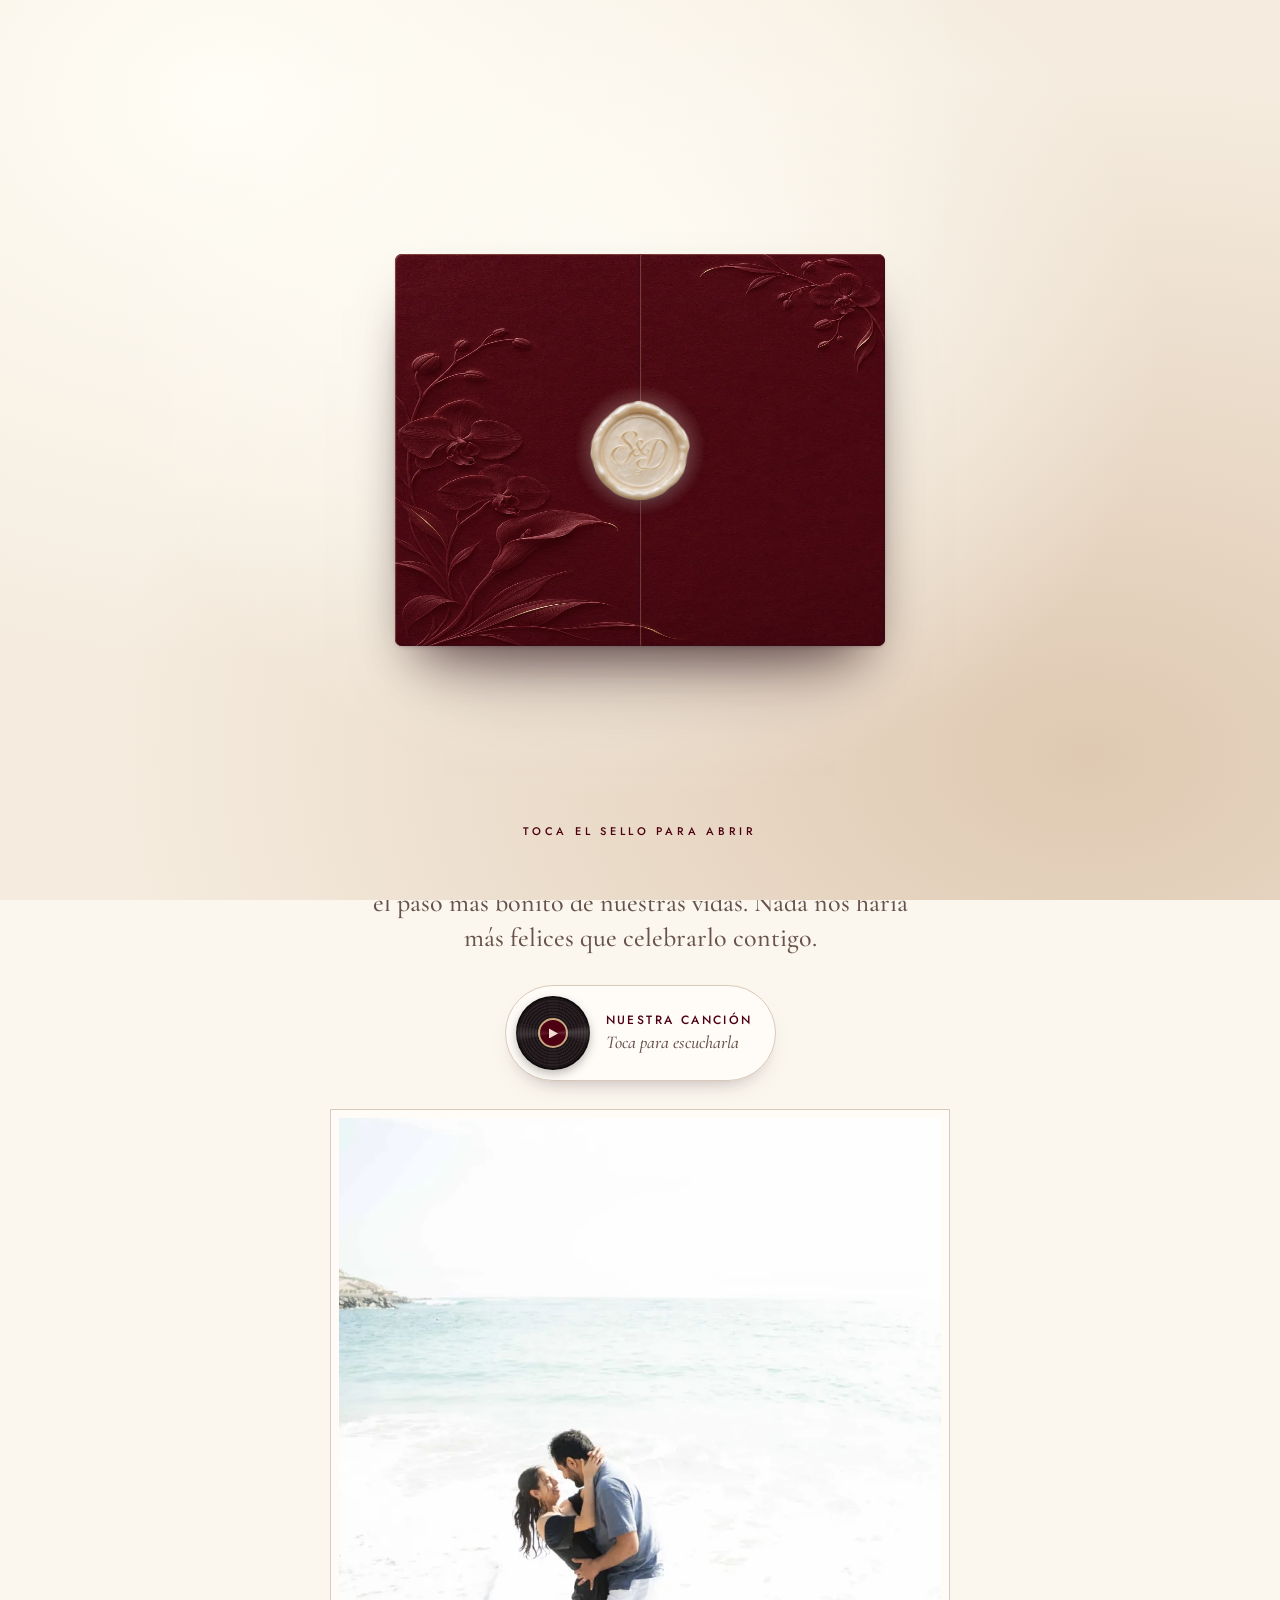
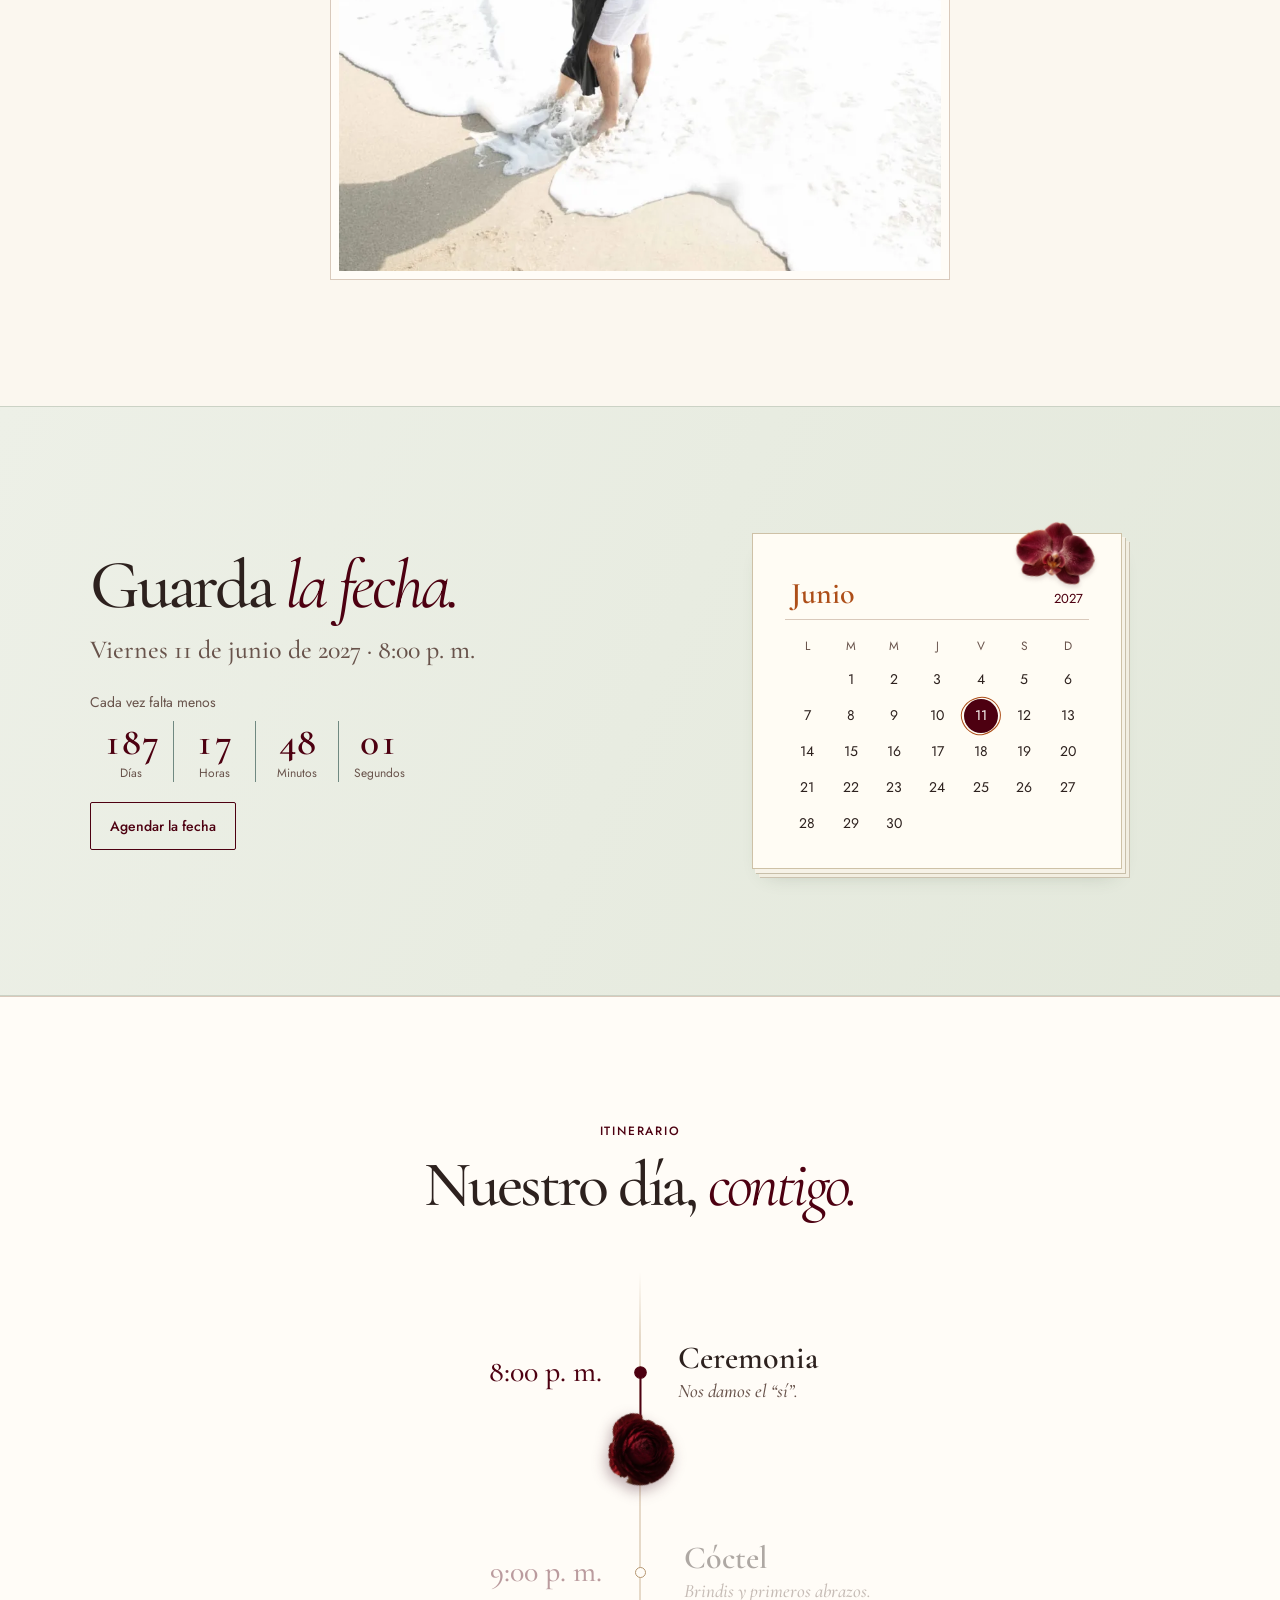
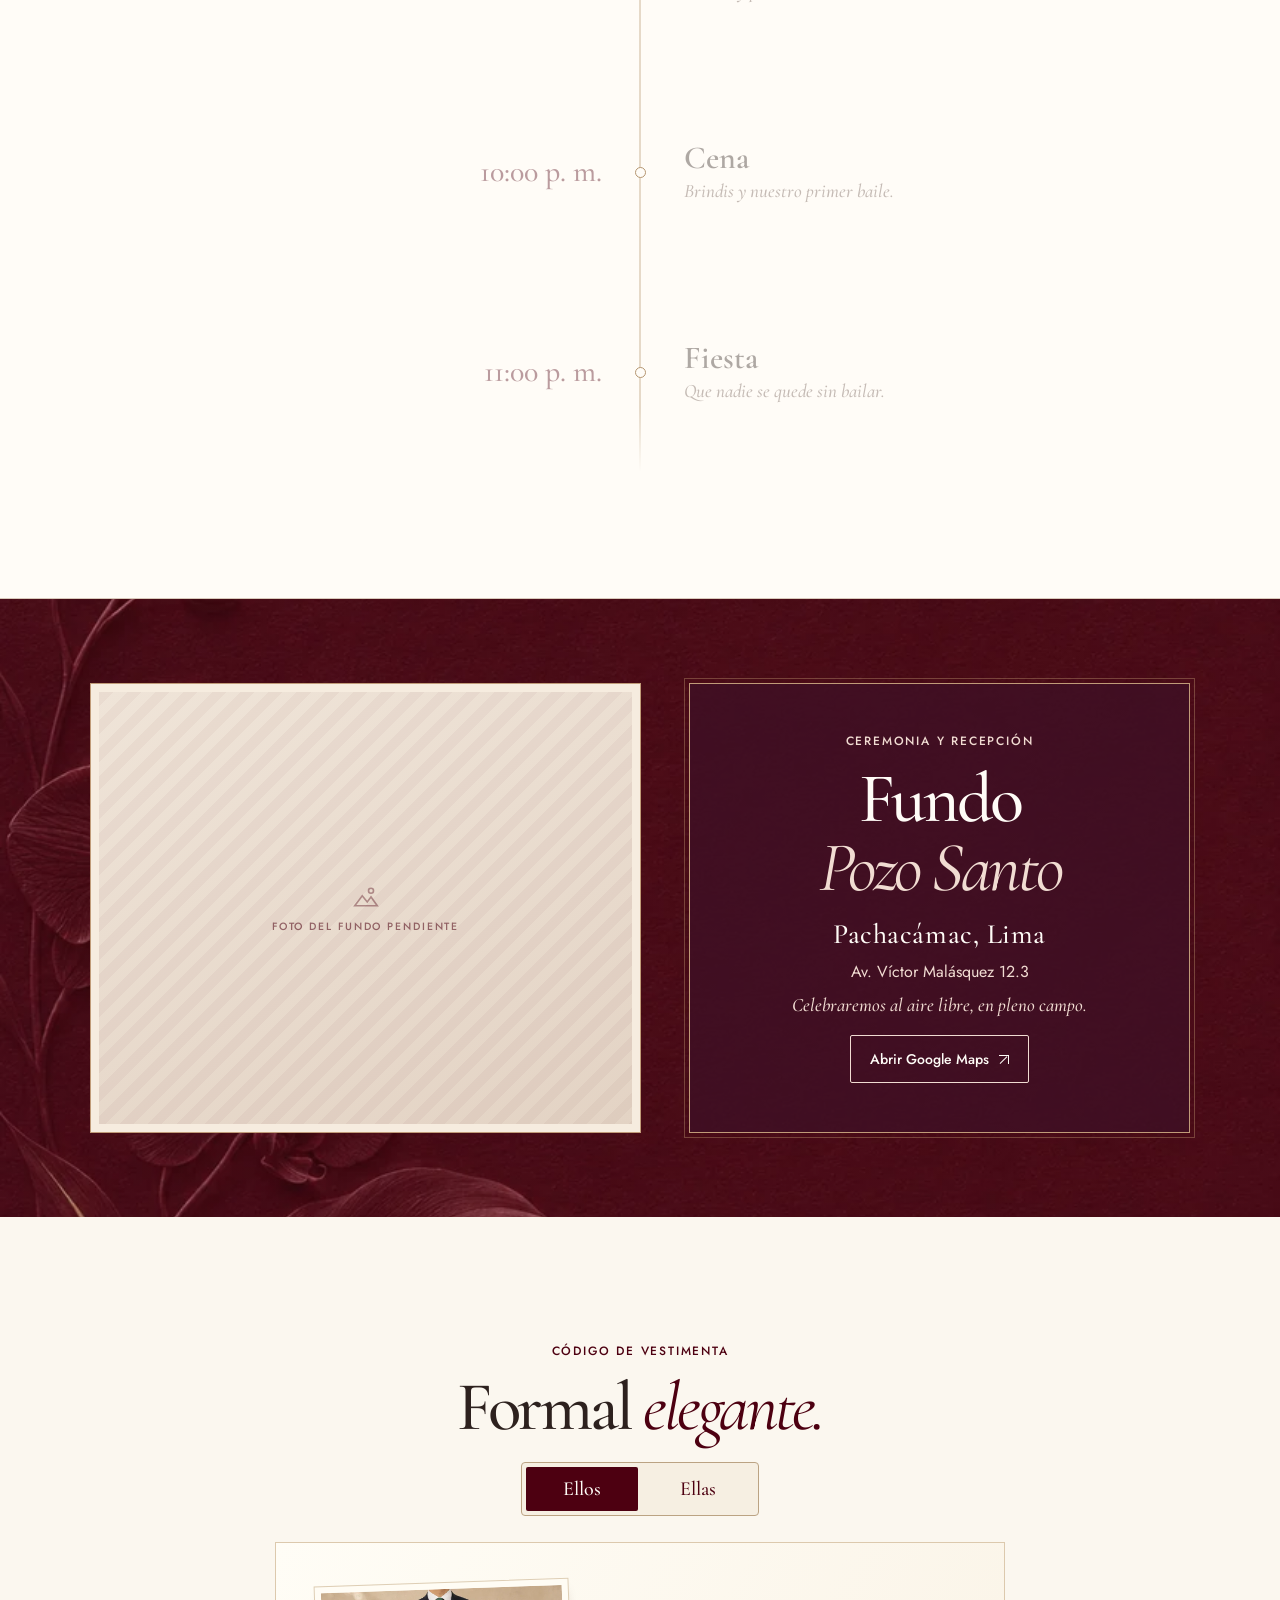
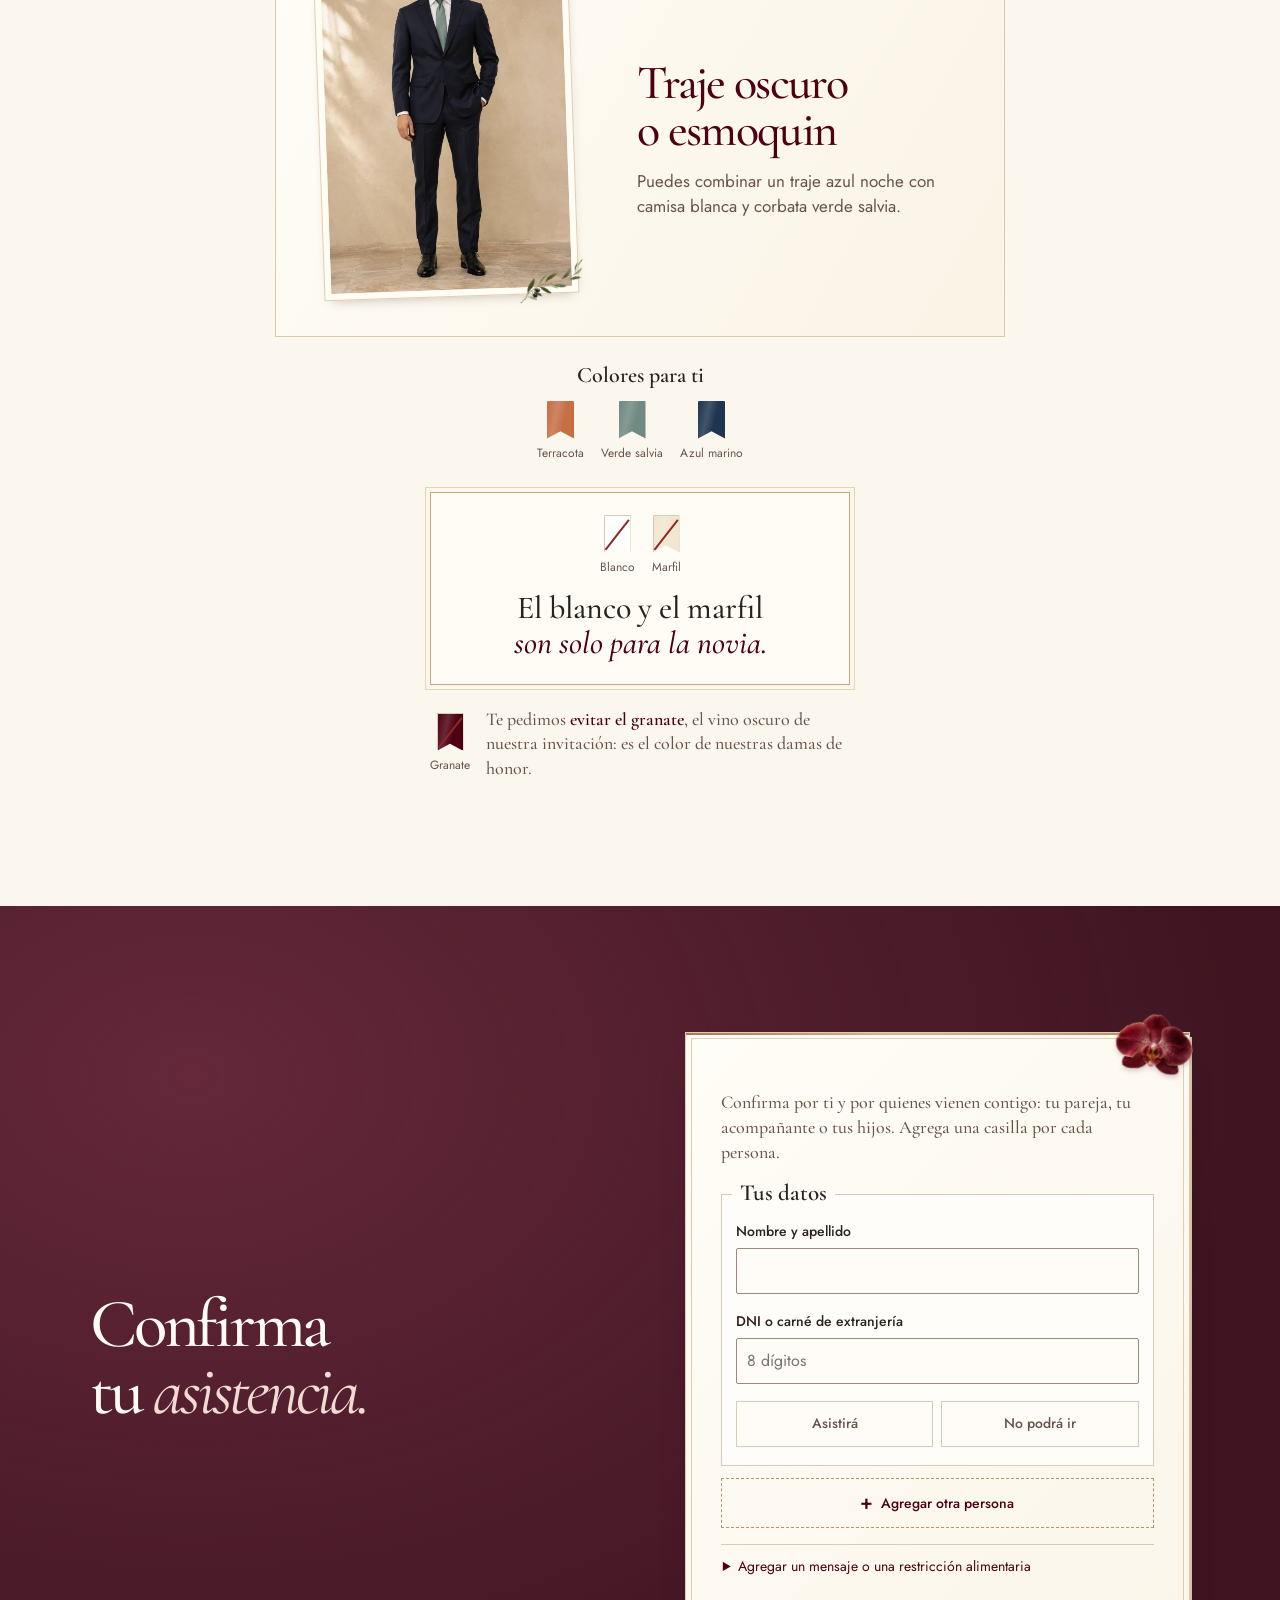
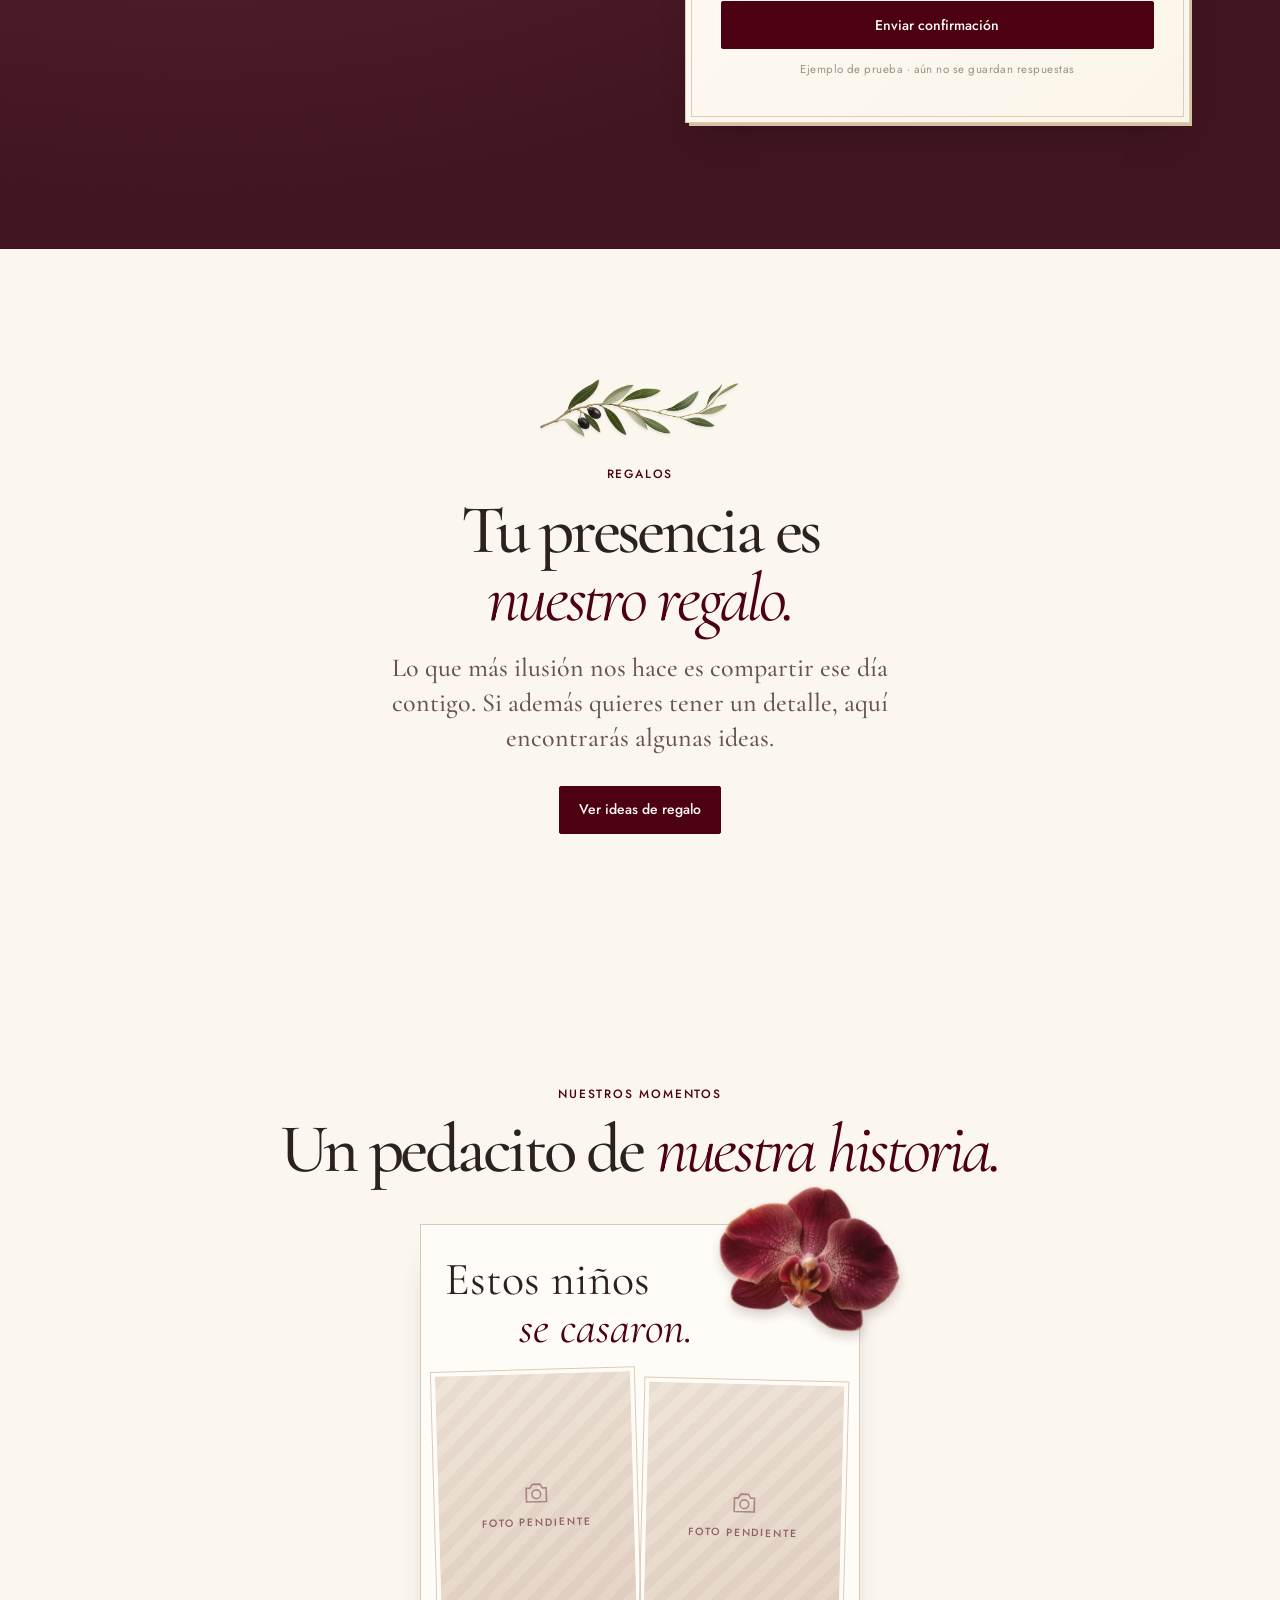
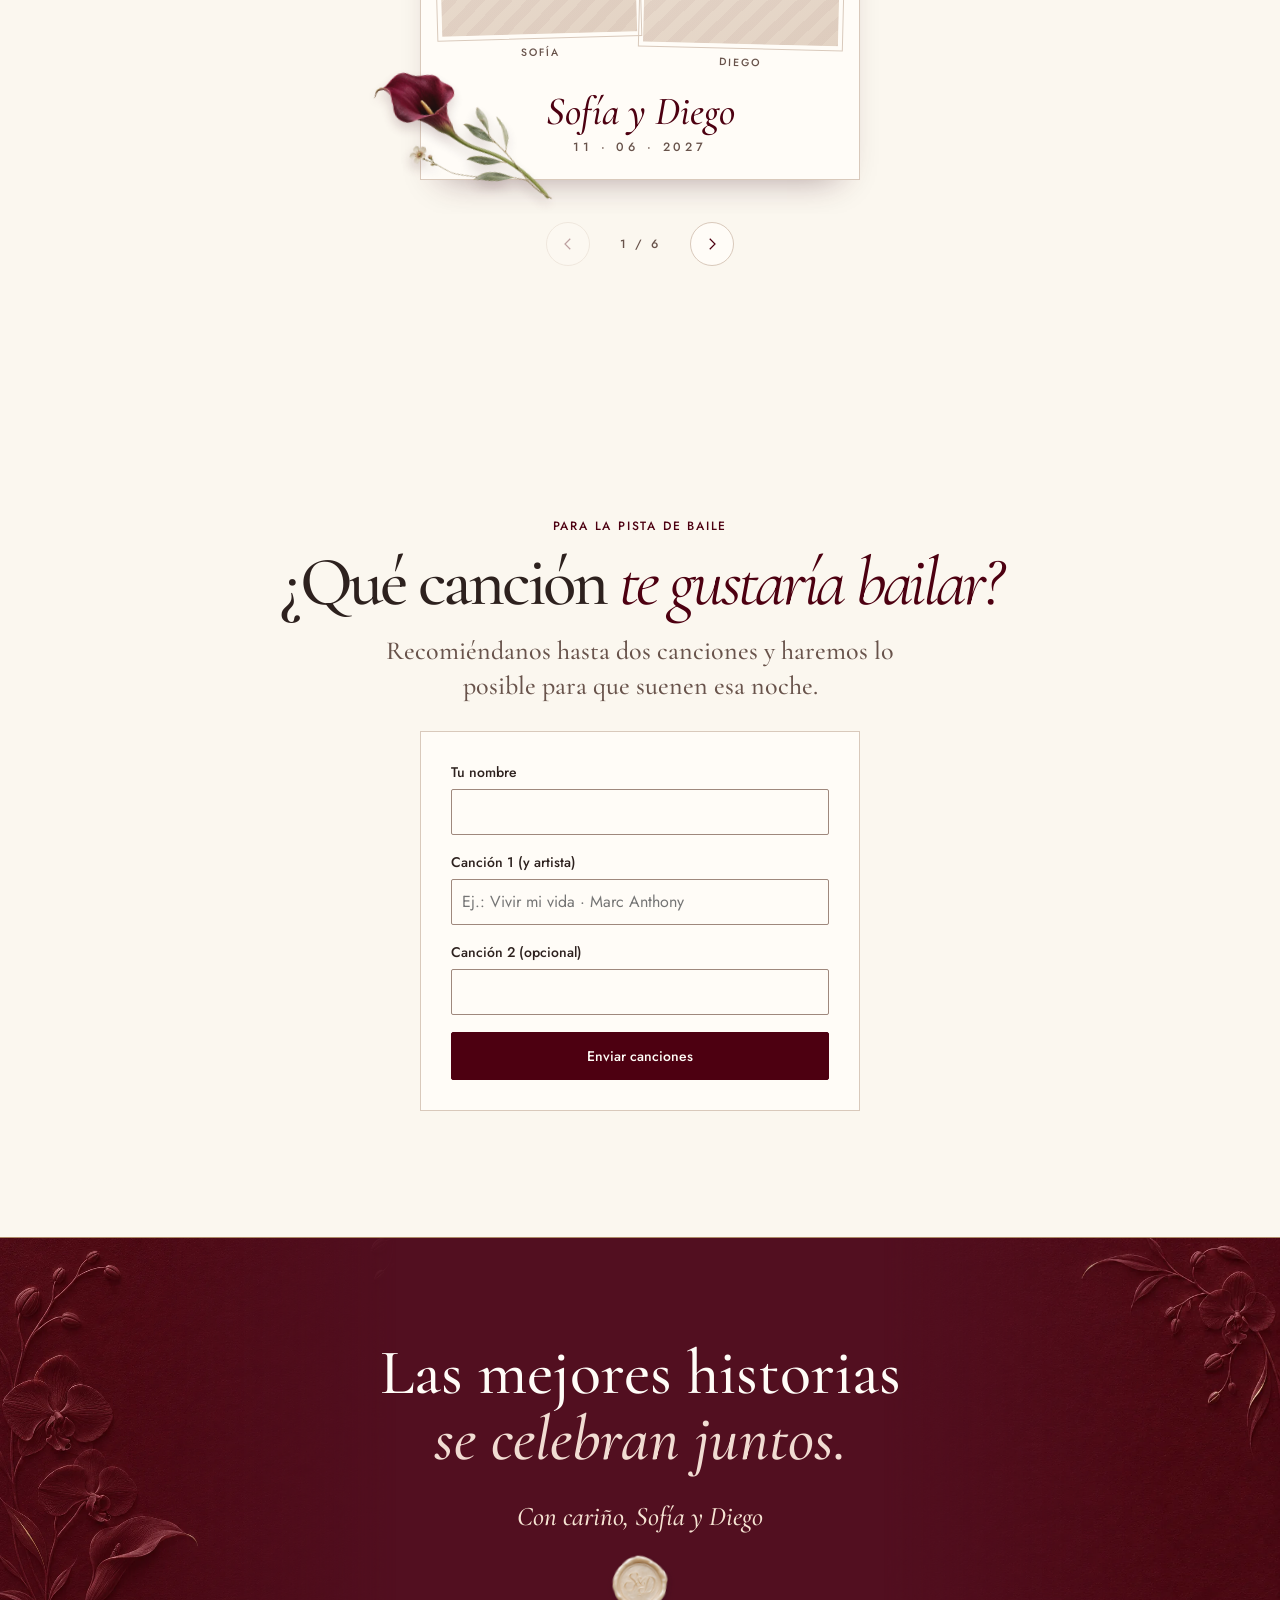
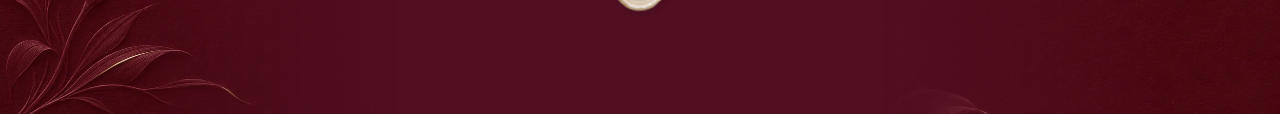
==== index.html @ c42ad266 "Nuestros momentos: agrega la foto del anillo y la del ramo Co-Authored-By: Claude Opus 5.5 <noreply@" ====
<!DOCTYPE html>
<html lang="es">
<head>
<meta charset="UTF-8">
<meta name="viewport" content="width=device-width, initial-scale=1, viewport-fit=cover">
<meta name="theme-color" content="#f5eee5">
<meta name="description" content="Invitación de boda de Sofía y Diego. Encuentra la fecha, el itinerario y cómo confirmar tu asistencia.">
<title>Sofía &amp; Diego · Nos casamos</title>
<link rel="preload" as="image" href="img/cubierta-relieve.webp" type="image/webp" fetchpriority="high">
<link rel="preconnect" href="https://fonts.googleapis.com">
<link rel="preconnect" href="https://fonts.gstatic.com" crossorigin>
<link href="https://fonts.googleapis.com/css2?family=Cormorant+Garamond:ital,wght@0,400;0,500;0,600;1,400;1,500&family=Jost:wght@400;500&display=swap" rel="stylesheet">
<link rel="stylesheet" href="styles.css?v=4">
<link rel="stylesheet" href="apertura.css?v=7">
<link rel="stylesheet" href="interior-motion.css?v=jardin">
<link rel="stylesheet" href="papeleria-cierre.css?v=jardin">
<link rel="stylesheet" href="momentos.css?v=7">
<link rel="stylesheet" href="experiencia.css?v=9">
</head>
<body>

<aside class="intro" id="envelope" aria-label="Apertura de la invitación" hidden>
  <div class="mail-scene">
    <span class="mail-aura" aria-hidden="true"></span>
    <div class="mail-letter" aria-hidden="true">
      <span class="kicker">Nos casamos</span>
      <p>Sofía <em>&amp;</em> Diego</p>
      <span class="letter-rule"></span>
      <time datetime="2027-06-11">11 de junio de 2027</time>
    </div>
    <div class="mail-door mail-door-left" aria-hidden="true">
      <span class="mail-door-face"></span><span class="mail-door-lining"></span>
    </div>
    <div class="mail-door mail-door-right" aria-hidden="true">
      <span class="mail-door-face"></span><span class="mail-door-lining"></span>
    </div>
    <span class="mail-seam" aria-hidden="true"></span>
    <span class="mail-motes" aria-hidden="true"><i></i><i></i><i></i><i></i><i></i><i></i><i></i></span>
    <button class="seal-button" id="seal" type="button" aria-label="Abrir la carta de Sofía y Diego">
      <span class="mail-seal" aria-hidden="true"><img src="img/lacre-sd.webp" width="288" height="288" alt="" fetchpriority="high"></span>
    </button>
  </div>
  <p class="intro-hint" aria-hidden="true">Toca el sello para abrir</p>
</aside>

<main class="page">
<script>
/* El sobre se prepara antes de que el navegador dibuje la portada. */
(() => {
  if (location.hash) return;
  // El navegador no debe devolver al invitado a donde estaba la última vez: la carta se abre siempre en el inicio.
  if ('scrollRestoration' in history) history.scrollRestoration = 'manual';
  const toTop = () => window.scrollTo({ top: 0, left: 0, behavior: 'instant' });
  toTop();
  const envelope = document.getElementById('envelope');
  const invitation = document.querySelector('main');
  envelope.hidden = false;
  invitation.inert = true;
  document.body.classList.add('locked');

  const seal = document.getElementById('seal');
  // En iPhone, arrastrar sobre el sobre movía la página de atrás: se bloquea mientras está cerrado.
  envelope.addEventListener('touchmove', e => e.preventDefault(), { passive: false });
  const scene = envelope.querySelector('.mail-scene');
  const letter = envelope.querySelector('.mail-letter');

  // El sobre toma la misma proporción que la tarjeta de la portada, para que dentro haya una copia exacta.
  function shapeEnvelope() {
    const sheet = document.querySelector('main > .hero .letter-sheet');
    if (!sheet || envelope.classList.contains('is-opening')) return;
    const ratio = Math.min(1.25, Math.max(.6, sheet.offsetWidth / sheet.offsetHeight));
    scene.style.aspectRatio = ratio.toFixed(4);
  }
  document.addEventListener('DOMContentLoaded', shapeEnvelope, { once: true });
  addEventListener('resize', () => { shapeEnvelope(); if (letter.firstElementChild?.classList.contains('cover-copy')) copyCover(); });
  // La carta dentro del sobre es la misma portada desde el primer momento (y se vuelve a copiar al abrir).
  addEventListener('load', () => { shapeEnvelope(); copyCover(); }, { once: true });

  // Copia la portada dentro del sobre, a escala.
  function copyCover() {
    const sheet = document.querySelector('main > .hero .letter-sheet');
    const copy = sheet.cloneNode(true);
    copy.querySelectorAll('[id]').forEach(n => n.removeAttribute('id'));
    // Envuelta en .hero para que tenga exactamente los mismos estilos que la portada.
    const host = document.createElement('div');
    host.className = 'hero cover-copy';
    host.setAttribute('aria-hidden', 'true');
    host.append(copy);
    const w = sheet.offsetWidth, h = sheet.offsetHeight;
    const s = Math.min(letter.offsetWidth / w, letter.offsetHeight / h);
    host.style.width = w + 'px';
    host.style.height = h + 'px';
    copy.style.minHeight = h + 'px';
    host.style.transform = `translate(-50%, -50%) scale(${s})`;
    letter.replaceChildren(host);
    return host;
  }

  function showInvitation() {
    if (envelope.hidden) return;
    envelope.hidden = true;
    invitation.inert = false;
    document.body.classList.remove('locked', 'opening-ceremony');
    toTop();
    document.getElementById('titulo').focus({ preventScroll: true });
  }

  function openLetter() {
    const title = document.getElementById('titulo');
    if (!title) {
      document.addEventListener('DOMContentLoaded', openLetter, { once: true });
      return;
    }
    toTop();
    if (matchMedia('(prefers-reduced-motion: reduce)').matches) {
      showInvitation();
      return;
    }
    shapeEnvelope();
    // Congela el vaivén del sobre en su posición actual para que no salte.
    const sway = getComputedStyle(scene).transform;
    if (sway && sway !== 'none') scene.style.setProperty('--freeze', sway);
    const copy = copyCover();
    const sheet = document.querySelector('main > .hero .letter-sheet');
    const source = copy.getBoundingClientRect();
    // El destino se mide en cada cuadro: si el iPhone mueve la página o la barra del navegador
    // durante la apertura, la carta sigue a la portada real y encaja exacta.
    function aim() {
      if (scrollY !== 0) toTop();
      const target = sheet.getBoundingClientRect();
      letter.style.setProperty('--flight-x', (target.left + target.width / 2 - source.left - source.width / 2) + 'px');
      letter.style.setProperty('--flight-y', (target.top + target.height / 2 - source.top - source.height / 2) + 'px');
      letter.style.setProperty('--flight-s', (target.width / source.width).toFixed(4));
      if (!envelope.hidden) requestAnimationFrame(aim);
    }
    aim();
    // Acercamiento: la carta se agranda hacia el centro de la pantalla antes de volver a su sitio.
    const zoom = Math.min(1.18, (innerWidth * .94) / source.width);
    letter.style.setProperty('--zoom-s', zoom.toFixed(4));
    letter.style.setProperty('--zoom-y', (innerHeight / 2 - (source.top + source.height / 2)) + 'px');
    seal.disabled = true;
    document.body.classList.add('opening-ceremony');
    envelope.classList.add('is-opening');
    const reveal = envelope.getAnimations?.().find(animation => animation.animationName === 'reveal-invitation');
    if (reveal) {
      reveal.finished.then(showInvitation, showInvitation);
    } else {
      showInvitation();
    }
  }

  seal.addEventListener('click', openLetter, { once: true });
})();
</script>

  <section class="hero" aria-labelledby="titulo">
    <div class="letter-sheet">
      <picture class="flor-cascada" aria-hidden="true">
        <source media="(max-width: 600px)" srcset="img/cascada-orquideas-460.webp">
        <img src="img/cascada-orquideas.webp" width="543" height="760" alt="" decoding="async">
      </picture>
      <img class="flor-cala" src="img/cala-prensada.webp" width="520" height="520" alt="" decoding="async">
      <div class="hero-copy">
        <p class="kicker">Nos casamos</p>
        <h1 id="titulo" tabindex="-1"><span>Sofía</span> <em>&amp;</em> <span>Diego</span></h1>
        <figure class="hero-photo" id="heroPhoto"></figure>
        <time datetime="2027-06-11">Viernes 11 de junio de 2027</time>
      </div>
    </div>
  </section>

  <section class="story wrap section-space" aria-labelledby="storyTitle">
    <div class="story-divider" aria-hidden="true">
      <img src="img/olivo-de-la-carta.webp" width="650" height="217" alt="" loading="lazy" decoding="async">
    </div>
    <h2 id="storyTitle">Y ahora, <em>para siempre.</em></h2>
    <p class="prose">Después de tantos momentos juntos, decidimos dar el paso más bonito de nuestras vidas. Nada nos haría más felices que celebrarlo contigo.</p>
    <button class="record" id="record" type="button" aria-pressed="false">
      <span class="record-disc" aria-hidden="true"><span class="record-label"><i></i></span></span>
      <span class="record-text"><span class="record-kicker">Nuestra canción</span><span class="record-action" id="recordAction">Toca para escucharla</span></span>
    </button>
    <div class="story-photos" id="galeria" hidden>
      <div id="storyPortrait"></div>
      <div class="gallery" id="gal"></div>
    </div>
  </section>

  <section class="date-section section-space" aria-labelledby="dateTitle">
    <div class="date-layout wrap">
      <div class="date-copy">
        <h2 id="dateTitle">Guarda <em>la fecha.</em></h2>
        <p class="prose">Viernes 11 de junio de 2027 <span class="date-hour">· 8:00 p. m.</span></p>
        <p class="countdown-label">Cada vez falta menos</p>
        <div class="countdown">
          <div><strong id="cdD">--</strong><span>Días</span></div>
          <div><strong id="cdH">--</strong><span>Horas</span></div>
          <div><strong id="cdM">--</strong><span>Minutos</span></div>
          <div><strong id="cdS">--</strong><span>Segundos</span></div>
        </div>
        <a class="btn line" id="calBtn" target="_blank" rel="noopener">Agendar la fecha</a>
      </div>
      <div class="calendar" aria-hidden="true">
        <div class="cal-head"><span>Junio</span><span>2027</span></div>
        <div class="cal-grid" id="calG"></div>
      </div>
    </div>
  </section>

  <section class="itinerary section-space" aria-labelledby="itineraryTitle">
    <div class="wrap">
      <p class="kicker">Itinerario</p>
      <h2 id="itineraryTitle">Nuestro día, <em>contigo.</em></h2>
    </div>
    <div class="route" id="route">
      <span class="route-line" aria-hidden="true"><span class="route-fill" id="routeFill"></span></span>
      <img class="route-rose" id="routeRose" src="img/rosa-itinerario.webp" width="240" height="235" alt="" aria-hidden="true" decoding="async">
      <ol class="route-stops">
        <li class="stop">
          <time class="stop-time" datetime="20:00">8:00 p. m.</time>
          <span class="stop-dot" aria-hidden="true"></span>
          <div class="stop-text"><h3>Ceremonia</h3><p>Nos damos el “sí”.</p></div>
        </li>
        <li class="stop">
          <time class="stop-time" datetime="21:00">9:00 p. m.</time>
          <span class="stop-dot" aria-hidden="true"></span>
          <div class="stop-text"><h3>Cóctel</h3><p>Brindis y primeros abrazos.</p></div>
        </li>
        <li class="stop">
          <time class="stop-time" datetime="22:00">10:00 p. m.</time>
          <span class="stop-dot" aria-hidden="true"></span>
          <div class="stop-text"><h3>Cena</h3><p>Brindis y nuestro primer baile.</p></div>
        </li>
        <li class="stop">
          <time class="stop-time" datetime="23:00">11:00 p. m.</time>
          <span class="stop-dot" aria-hidden="true"></span>
          <div class="stop-text"><h3>Fiesta</h3><p>Que nadie se quede sin bailar.</p></div>
        </li>
      </ol>
    </div>
  </section>

  <section class="venue section-space" id="lugar" aria-labelledby="lugarTitle">
    <div class="venue-layout wrap">
      <figure class="venue-photo" id="venuePhoto"></figure>
      <div class="venue-content">
        <p class="kicker">Ceremonia y recepción</p>
        <h2 id="lugarTitle">Fundo <em>Pozo Santo</em></h2>
        <p class="venue-place">Pachacámac, Lima</p>
        <p class="venue-address">Av. Víctor Malásquez 12.3</p>
        <p class="venue-note">Celebraremos al aire libre, en pleno campo.</p>
        <a class="btn line" href="https://maps.app.goo.gl/76194Tj1qc9E568Q7" target="_blank" rel="noopener">Abrir Google Maps <span class="external-arrow" aria-hidden="true"></span></a>
      </div>
    </div>
  </section>

  <section class="dress wrap section-space" id="vestimenta" aria-labelledby="dressTitle">
    <header class="dress-heading">
      <p class="kicker">Código de vestimenta</p>
      <h2 id="dressTitle">Formal <em>elegante.</em></h2>
    </header>
    <div class="dress-tabs" role="tablist" aria-label="Guía de vestimenta" hidden>
      <button id="tab-ellos" type="button" role="tab" aria-controls="look-ellos" aria-selected="true">Ellos</button>
      <button id="tab-ellas" type="button" role="tab" aria-controls="look-ellas" aria-selected="false" tabindex="-1">Ellas</button>
    </div>
    <div class="outfit-panels">
      <div class="outfit-panel" id="look-ellos">
        <a class="dress-print" href="img/traje-invitado.webp" aria-label="Ampliar foto: traje oscuro o esmoquin">
          <picture class="dress-art">
            <source media="(max-width: 640px)" srcset="img/traje-invitado-500.webp">
            <img src="img/traje-invitado.webp" alt="Traje azul noche con camisa blanca, corbata verde salvia y zapatos negros." width="900" height="1125" loading="lazy" decoding="async">
          </picture>
        </a>
        <div class="outfit-advice">
          <p class="outfit-audience kicker">Ellos</p>
          <h3>Traje oscuro o esmoquin</h3>
          <p>Puedes combinar un traje azul noche con camisa blanca y corbata verde salvia.</p>
        </div>
      </div>
      <div class="outfit-panel" id="look-ellas">
        <a class="dress-print" href="img/vestido-invitada.webp" aria-label="Ampliar foto: vestido largo o midi de gala">
          <picture class="dress-art">
            <source media="(max-width: 640px)" srcset="img/vestido-invitada-500.webp">
            <img src="img/vestido-invitada.webp" alt="Vestido largo terracota de escote asimétrico." width="900" height="1125" loading="lazy" decoding="async">
          </picture>
        </a>
        <div class="outfit-advice">
          <p class="outfit-audience kicker">Ellas</p>
          <h3>Vestido largo o midi de gala</h3>
          <p>Un vestido largo en terracota, verde salvia o azul marino queda precioso.</p>
        </div>
      </div>
    </div>
    <dialog class="look-dialog" id="look-ampliado" aria-labelledby="look-caption">
      <div class="look-viewer">
        <button type="button" autofocus>Cerrar <span aria-hidden="true">×</span></button>
        <img alt="" width="900" height="1125">
        <p id="look-caption"></p>
      </div>
    </dialog>
    <div class="dress-palette">
      <p class="swatch-title">Colores para ti</p>
      <ul class="swatches" aria-label="Colores sugeridos para los invitados">
        <li><span style="--swatch:#c66f45" aria-hidden="true"></span>Terracota</li>
        <li><span style="--swatch:#708981" aria-hidden="true"></span>Verde salvia</li>
        <li><span style="--swatch:#1f3550" aria-hidden="true"></span>Azul marino</li>
      </ul>
      <div class="bride-note">
        <ul class="swatches swatches-reserved" aria-label="Colores reservados para la novia">
          <li><span style="--swatch:#ffffff" aria-hidden="true"></span>Blanco</li>
          <li><span style="--swatch:#f1e6cf" aria-hidden="true"></span>Marfil</li>
        </ul>
        <p class="bride-title">El blanco y el marfil<br><em>son solo para la novia.</em></p>
      </div>
      <div class="avoid-note">
        <ul class="swatches swatches-reserved" aria-label="Color que pedimos evitar">
          <li><span style="--swatch:#4d0011" aria-hidden="true"></span>Granate</li>
        </ul>
        <p>Te pedimos <strong>evitar el granate</strong>, el vino oscuro de nuestra invitación: es el color de nuestras damas de honor.</p>
      </div>
    </div>
  </section>

  <section class="rsvp section-space" id="rsvp" aria-labelledby="rsvpTitle">
    <div class="rsvp-layout wrap">
      <div class="rsvp-copy">
        <h2 id="rsvpTitle">Confirma tu <em>asistencia.</em></h2>
        <p>Por favor confírmanos tu asistencia lo antes posible.</p>
      </div>
      <form class="letter" id="rsvpForm" novalidate>
        <p class="rsvp-intro">Confirma por ti y por quienes vienen contigo: tu pareja, tu acompañante o tus hijos. Agrega una casilla por cada persona.</p>
        <div class="people" id="people"></div>
        <button type="button" class="add-person" id="addPerson"><span aria-hidden="true">+</span> Agregar otra persona</button>
        <details class="rsvp-optional">
          <summary>Agregar un mensaje o una restricción alimentaria</summary>
          <div class="field"><label for="fDiet">Restricción alimentaria</label><input id="fDiet" name="diet"></div>
          <div class="field"><label for="fMsg">Mensaje para los novios</label><textarea id="fMsg" name="message"></textarea></div>
        </details>
        <button class="btn" id="rsvpSubmit" type="submit">Enviar confirmación</button>
        <p class="rsvp-status" id="rsvpStatus" role="status"></p>
      </form>
    </div>
  </section>

  <section class="gifts wrap section-space" id="regalos" aria-labelledby="giftsTitle">
    <p class="kicker">Regalos</p>
    <h2 id="giftsTitle">Tu presencia es <em>nuestro regalo.</em></h2>
    <p class="prose">Lo que más ilusión nos hace es compartir ese día contigo. Si además quieres tener un detalle, aquí encontrarás algunas ideas.</p>
    <a class="btn" href="regalos.html">Ver ideas de regalo</a>
  </section>

  <section class="moments wrap section-space" id="momentos" aria-labelledby="momentsTitle">
    <p class="kicker">Nuestros momentos</p>
    <h2 id="momentsTitle">Un pedacito de <em>nuestra historia.</em></h2>
    <div class="moments-stage">
      <div class="moments-track" id="momentsTrack" tabindex="0" aria-label="Galería de fotos de Sofía y Diego">
        <article class="moment moment-cover" aria-label="Estos niños se casaron">
          <img class="cover-flower top" src="img/orquidea-suelta.webp" alt="" loading="lazy" decoding="async">
          <img class="cover-flower bottom" src="img/cala-prensada.webp" alt="" loading="lazy" decoding="async">
          <h3 class="cover-title">Estos niños <em>se casaron.</em></h3>
          <div class="kids">
            <figure class="kid" data-kid="sofia"><figcaption>Sofía</figcaption></figure>
            <figure class="kid" data-kid="diego"><figcaption>Diego</figcaption></figure>
          </div>
          <p class="cover-names">Sofía y Diego</p>
          <p class="cover-date">11 · 06 · 2027</p>
        </article>
      </div>
      <div class="moments-nav">
        <button type="button" id="momentsPrev" aria-label="Foto anterior"><svg viewBox="0 0 24 24" fill="none" stroke="currentColor" stroke-width="1.6"><path d="M15 5l-7 7 7 7"/></svg></button>
        <span class="moments-count" id="momentsCount" aria-live="polite">1 / 1</span>
        <button type="button" id="momentsNext" aria-label="Foto siguiente"><svg viewBox="0 0 24 24" fill="none" stroke="currentColor" stroke-width="1.6"><path d="M9 5l7 7-7 7"/></svg></button>
      </div>
    </div>
  </section>

  <section class="songs wrap section-space" id="canciones" aria-labelledby="songsTitle">
    <p class="kicker">Para la pista de baile</p>
    <h2 id="songsTitle">¿Qué canción <em>te gustaría bailar?</em></h2>
    <p class="prose">Recomiéndanos hasta dos canciones y haremos lo posible para que suenen esa noche.</p>
    <form class="song-form" id="songForm" novalidate>
      <div class="field"><label for="sName">Tu nombre</label><input id="sName" name="name" autocomplete="name" required></div>
      <div class="field"><label for="sSong1">Canción 1 (y artista)</label><input id="sSong1" name="song1" required placeholder="Ej.: Vivir mi vida · Marc Anthony"></div>
      <div class="field"><label for="sSong2">Canción 2 (opcional)</label><input id="sSong2" name="song2"></div>
      <button class="btn" type="submit">Enviar canciones</button>
      <p class="rsvp-status" id="songStatus" role="status"></p>
    </form>
  </section>

  <footer class="closing">
    <div class="wrap">
      <p class="closing-line">Las mejores historias <em>se celebran juntos.</em></p>
      <p class="closing-signature">Con cariño, Sofía y Diego</p>
    </div>
  </footer>
</main>

<button class="music-toggle" id="musicToggle" type="button" aria-pressed="false" hidden>
  <span class="music-icon" aria-hidden="true"><i></i><i></i><i></i></span>
  <span class="music-label" id="musicLabel">Escuchar nuestra canción</span>
</button>
<audio id="musicAudio" preload="none" loop></audio>

<script src="config.js?v=5" defer></script>
<script src="invitacion.js?v=4" defer></script>
<script src="experiencia.js?v=3" defer></script>
<script src="confirmacion.js?v=4" defer></script>
<script src="interior-motion.js?v=2" defer></script>
<script src="vestimenta.js?v=guia" defer></script>
<script src="momentos.js?v=4" defer></script>
</body>
</html>
---- styles.css ----
:root {
  color-scheme: light;
  --ivory: #fbf7ef;
  --paper: #fffcf7;
  --sand: #f1e8dd;
  --wine: #4d0011;
  --rust: #ad4e18;
  --sage: #708981;
  --wine-dark: #3b1020;
  --ink: #2d211e;
  --muted: #68534b;
  --rule: #d9c9bb;
  --on-wine: #f1dcd2;
  --serif: "Cormorant Garamond", Georgia, serif;
  --sans: "Jost", system-ui, sans-serif;
  --gutter: clamp(20px, 5vw, 60px);
  --wrap: 1100px;
}

* { box-sizing: border-box; }
html { scroll-behavior: smooth; scroll-padding-top: 24px; }
body {
  margin: 0;
  background: var(--ivory);
  color: var(--ink);
  font: 16px/1.5 var(--sans);
}
body.locked { overflow: hidden; }
[hidden] { display: none !important; }
:focus-visible { outline: 2px solid currentColor; outline-offset: 4px; }
h1, h2, h3, p, figure, ol, ul { margin: 0; }
h1, h2, h3 { font-family: var(--serif); line-height: .98; }
h2 {
  font-size: clamp(46px, 5.4vw, 76px);
  font-weight: 500;
  letter-spacing: -.047em;
  text-wrap: balance;
}
h2 em { color: var(--wine); font-weight: 400; }
img { max-width: 100%; }
a { color: inherit; }
button, input, select, textarea { font: inherit; }
.wrap {
  width: min(var(--wrap), calc(100% - 2 * var(--gutter)));
  margin-inline: auto;
}
.section-space { padding-block: clamp(66px, 10vw, 126px); }
.kicker {
  color: var(--wine);
  font: 500 12px/1.4 var(--sans);
  letter-spacing: .15em;
  text-transform: uppercase;
}
.kicker + h2 { margin-top: 14px; }
.prose {
  color: var(--muted);
  font: 500 clamp(21px, 2.6vw, 26px)/1.35 var(--serif);
  text-wrap: pretty;
}
.btn, .text-link, .copy {
  display: inline-flex;
  min-height: 48px;
  align-items: center;
  justify-content: center;
  gap: 10px;
  max-width: 100%;
  text-align: center;
  font: 500 14px/1.3 var(--sans);
  cursor: pointer;
}
.btn {
  padding: 12px 19px;
  border: 1px solid var(--wine);
  border-radius: 2px;
  background: var(--wine);
  color: var(--paper);
  text-decoration: none;
  transition: background-color .18s, border-color .18s, color .18s;
}
.btn:hover { background: var(--wine-dark); border-color: var(--wine-dark); }
.btn:focus-visible { outline-color: var(--wine); }
.btn.line { background: transparent; color: var(--wine); }
.btn.line:hover { background: var(--sand); }
.text-link {
  background: transparent;
  color: var(--wine);
  border: 0;
  padding: 4px 0;
  text-decoration: underline;
  text-underline-offset: .28em;
}
.text-link:hover { color: var(--wine-dark); }

.intro {
  position: fixed;
  inset: 0;
  z-index: 5;
  display: flex;
  overflow: hidden;
  overflow: clip;
  overscroll-behavior: contain;
  padding: 22px 12px;
  background:
    radial-gradient(ellipse at 18% 11%, #fffdf5 0%, transparent 50%),
    radial-gradient(ellipse at 85% 84%, #dfc9b2 0%, transparent 64%),
    #f5ecdf;
}
.intro.is-opening {
  --opening-length: 3.9s;
  animation: reveal-invitation var(--opening-length) ease both;
}
.mail-scene {
  position: relative;
  flex: none;
  width: min(84vw, 490px, 63vh);
  width: min(84vw, 490px, 63svh);
  margin: auto;
  text-align: center;
  --door-peak: 100deg;
  --door-rest: 98deg;
  isolation: isolate;
  container-type: inline-size;
  perspective: 1500px;
  aspect-ratio: .76;
  border-radius: 2px;
}
.mail-scene::before {
  content: "";
  position: absolute;
  inset: 0;
  pointer-events: none;
  border-radius: inherit;
  background: #4d1826;
  box-shadow: 3px 7px 9px -6px #4c282d70, 4px 22px 38px -17px #351c20a1;
}
.mail-letter {
  position: absolute;
  inset: 2.5% 2.7%;
  display: grid;
  align-content: center;
  justify-items: center;
  row-gap: 2.8%;
  overflow: hidden;
  padding: 4%;
  border: 1px solid #d8bda2;
  outline: 1px solid #c8a88b;
  outline-offset: -8px;
  background: #fffaed;
  color: var(--wine);
}
.mail-letter::before, .mail-letter::after {
  position: absolute;
  content: "";
  pointer-events: none;
  background: center / contain no-repeat;
}
.mail-letter::before {
  top: -2%;
  right: -2%;
  width: 34%;
  height: 35%;
  background-image: url("img/cascada-orquideas-460.webp");
  background-position: top right;
}
.mail-letter::after {
  bottom: -1%;
  left: -2%;
  width: 31%;
  height: 32%;
  background-image: url("img/cala-prensada.webp");
  background-position: bottom left;
}
.mail-letter > .kicker { font-size: clamp(9px, 3.5cqw, 12px); }
.mail-letter > p { font: 500 clamp(27px, 12.9cqw, 62px)/.99 var(--serif); letter-spacing: -.05em; }
.mail-letter > p em { font-weight: 400; font-size: .72em; }
.mail-letter time { color: var(--muted); font-size: clamp(10px, 3.4cqw, 13px); }
.mail-door {
  position: absolute;
  z-index: 2;
  top: 0;
  bottom: 0;
  width: calc(50% + .3px);
  transform-style: preserve-3d;
}
.mail-door-left { left: 0; transform-origin: left center; }
.mail-door-right { right: 0; transform-origin: right center; }
.mail-door-face, .mail-door-lining {
  position: absolute;
  inset: 0;
  border-radius: 1px;
  backface-visibility: hidden;
}
.mail-door-face {
  overflow: hidden;
  background: #601e32 url("img/cubierta-relieve.webp") left center / 200% 100% no-repeat;
  box-shadow: inset 1px 1px 1px #e3b29455, inset -1px -1px 1px #320e2080;
}
.mail-door-right .mail-door-face { background-position: right center; }
.mail-door-face::after {
  content: "";
  position: absolute;
  inset: -10% -10%;
  opacity: 0;
  background: linear-gradient(105deg, transparent 24%, #fbdca122 40%, #fff0c977 49%, #e7b26e22 55%, transparent 70%);
  pointer-events: none;
}
.mail-door-lining {
  transform: rotateY(180deg);
  background: linear-gradient(110deg,#793947,#642937 67%,#4d1d2c);
  box-shadow: inset 0 0 0 1px #894650;
}
.seal-button {
  position: absolute;
  z-index: 3;
  inset: 0;
  width: 100%;
  height: 100%;
  appearance: none;
  -webkit-tap-highlight-color: transparent;
  border: 0;
  padding: 0;
  background: transparent;
  color: var(--wine);
  cursor: pointer;
}
.mail-seal {
  position: absolute;
  top: 50%;
  left: 50%;
  width: clamp(45px, 23cqw, 104px);
  aspect-ratio: 1;
  transform: translate(-50%, -50%) rotate(-3deg);
  filter: drop-shadow(0 2px 1px #3b18255c) drop-shadow(1px 4px 5px #2e10245c);
}
.mail-seal img { display: block; width: 100%; height: 100%; object-fit: contain; }
.seal-button:focus-visible { outline-offset: 5px; }
/* Opening choreography. Light gathers along the fold before the paper moves. */
.intro::before {
  content: "";
  position: absolute;
  inset: 0;
  pointer-events: none;
  background: radial-gradient(ellipse at 50% 46%, #ffedce99, transparent 55%);
  opacity: 0;
}
.mail-aura {
  position: absolute;
  z-index: -1;
  inset: -17%;
  pointer-events: none;
  opacity: 0;
  background: radial-gradient(ellipse, #fff9dc 12%, #eac99870 46%, transparent 70%);
}
.mail-seam {
  position: absolute;
  z-index: 3;
  left: calc(50% - 1px);
  top: 3%;
  height: 94%;
  width: 2px;
  opacity: 0;
  pointer-events: none;
  background: linear-gradient(transparent, #f4c789 32%, #fff7d8 50%, #f2ca87 70%, transparent);
  box-shadow: 0 0 12px 2px #fde0a7aa;
}
.mail-motes {
  position: absolute;
  z-index: 3;
  inset: 0;
  pointer-events: none;
}
.mail-motes i {
  position: absolute;
  left: var(--x);
  top: var(--y);
  width: 3px;
  height: 3px;
  border-radius: 50%;
  opacity: 0;
  background: #fff2cd;
  box-shadow: 0 0 4px 1px #cba266;
}
.mail-motes i:nth-child(1) { --x: 43%; --y: 43%; --dx: -58px; --delay: .75s; }
.mail-motes i:nth-child(2) { --x: 51%; --y: 31%; --dx: 43px; --delay: .97s; }
.mail-motes i:nth-child(3) { --x: 60%; --y: 52%; --dx: 57px; --delay: 1.12s; }
.mail-motes i:nth-child(4) { --x: 32%; --y: 72%; --dx: -30px; --delay: .91s; }
.mail-motes i:nth-child(5) { --x: 64%; --y: 66%; --dx: 23px; --delay: 1.24s; }
.mail-motes i:nth-child(6) { --x: 24%; --y: 33%; --dx: -17px; --delay: 1.40s; }
.mail-motes i:nth-child(7) { --x: 77%; --y: 37%; --dx: 27px; --delay: 1.46s; }
.letter-rule {
  display: block;
  width: 24%;
  height: 1px;
  margin: 3% 0 2%;
  background: linear-gradient(90deg, transparent, #b08859 30%, #b08859 70%, transparent);
}
.letter-rule::before {
  content: "";
  display: block;
  width: 5px;
  height: 5px;
  margin: -2px auto 0;
  transform: rotate(45deg);
  background: #bd9567;
  box-shadow: 0 0 0 3px #fffaed;
}

@media (prefers-reduced-motion: no-preference) {
  .intro:not(.is-opening) .mail-seal { transition: transform .3s ease; }
  .seal-button:is(:hover, :focus-visible) .mail-seal { transform: translate(-50%, -52%) rotate(-2deg) scale(1.04); }

  .intro.is-opening::before, .intro.is-opening .mail-aura { animation: candlelight 2.5s ease .15s both; }
  .intro.is-opening .mail-seam { animation: light-in-the-fold .92s ease .11s both; }
  .intro.is-opening .mail-seal { animation: lift-the-seal .69s cubic-bezier(.32,.06,.56,.94) both; }
  .intro.is-opening .mail-door-left { animation: open-left-door 1.62s cubic-bezier(.4,.025,.19,1) .46s both, leave-binding .47s ease 2.34s forwards; }
  .intro.is-opening .mail-door-right { animation: open-right-door 1.66s cubic-bezier(.43,.03,.18,1) .55s both, leave-binding .47s ease 2.34s forwards; }
  .intro.is-opening .mail-scene::before { animation: leave-binding .47s ease 2.34s forwards; }
  .intro.is-opening .mail-door-face::after { animation: rake-the-foil 1.48s ease .24s both; }
  .intro.is-opening .mail-door-right .mail-door-face::after { animation-delay: .35s; }
  .intro.is-opening .mail-motes i { animation: gold-in-the-light 1.22s ease-out var(--delay) both; }
  .intro.is-opening .mail-letter { animation: draw-letter var(--opening-length) linear both; }
  .intro.is-opening .mail-letter .letter-rule { animation: draw-rule .65s ease 1.18s both; }
  .opening-ceremony .hero-copy { animation: enter-cover .68s cubic-bezier(.18,.74,.25,1) 3.16s both; }
  .opening-ceremony .flor-cascada img { animation: settle-orchids .9s ease-out 2.97s both; }
  .opening-ceremony .flor-cala { animation: settle-calla .7s ease-out 3.12s both; }
}

@keyframes candlelight {
  0%, 100% { opacity: 0; }
  38%, 62% { opacity: .9; }
}
@keyframes light-in-the-fold {
  0% { opacity: 0; transform: scaleY(.04); }
  56% { opacity: .9; transform: scaleY(.9); }
  100% { opacity: 0; transform: scaleY(1); }
}
@keyframes lift-the-seal {
  0% { opacity: 1; transform: translate(-50%, -50%) rotate(-3deg); }
  33% { opacity: 1; transform: translate(-48%, -53%) rotate(-9deg) scale(1.03); }
  68% { opacity: .96; }
  100% { opacity: 0; transform: translate(-32%, -94%) rotate(10deg) scale(1.09); }
}
@keyframes rake-the-foil {
  0% { transform: translateX(-110%) skewX(-12deg); opacity: 0; }
  30% { opacity: .42; }
  100% { transform: translateX(120%) skewX(-12deg); opacity: 0; }
}
@keyframes open-left-door {
  0% { transform: rotateY(0deg); }
  78% { transform: rotateY(calc(0deg - var(--door-peak))); }
  100% { transform: rotateY(calc(0deg - var(--door-rest))); }
}
@keyframes open-right-door {
  0% { transform: rotateY(0deg); }
  80% { transform: rotateY(var(--door-peak)); }
  100% { transform: rotateY(var(--door-rest)); }
}
@keyframes draw-rule { from { opacity: 0; transform: scaleX(.12); } }
@keyframes gold-in-the-light {
  0% { opacity: 0; transform: translate(0, 7px) scale(.55); }
  24% { opacity: .85; }
  100% { opacity: 0; transform: translate(var(--dx), -54px) scale(.72); }
}
@keyframes draw-letter {
  0%, 29% { transform: translateY(0) scale(1); opacity: 1; }
  53%, 65% { transform: translateY(-2%) scale(1.02); opacity: 1; z-index: 1; }
  66% { transform: translateY(-2%) scale(1.02); z-index: 3; animation-timing-function: cubic-bezier(.46,.05,.3,1); }
  81%, 100% { transform: translate(var(--flight-x), var(--flight-y)) scale(1.06); opacity: 0; z-index: 3; }
}
@keyframes leave-binding { to { opacity: 0; } }
@keyframes reveal-invitation {
  0%, 77% { opacity: 1; }
  100% { opacity: 0; }
}
@keyframes enter-cover { from { opacity: 0; transform: translateY(7px); } }
@keyframes settle-orchids { from { transform: translateY(-6px) rotate(2deg); } }
@keyframes settle-calla { from { transform: translateY(4px) rotate(-1.5deg); } }

.masthead {
  display: flex;
  align-items: center;
  justify-content: space-between;
  min-height: 66px;
  gap: 14px;
  border-bottom: 1px solid var(--rule);
}
.monogram {
  color: var(--wine);
  font: 600 27px/1 var(--serif);
  letter-spacing: -.07em;
  text-decoration: none;
}
.monogram em { font-size: .74em; font-weight: 400; }
.masthead nav { display: flex; flex-wrap: wrap; gap: clamp(10px, 3vw, 32px); }
.masthead nav a {
  display: inline-flex;
  align-items: center;
  min-height: 44px;
  color: var(--muted);
  font-size: 14px;
  text-decoration: none;
}
.masthead nav a:hover { color: var(--wine); text-decoration: underline; text-underline-offset: .25em; }
.hero {
  overflow-x: clip;
  padding-inline: max(var(--gutter), calc((100% - var(--wrap)) / 2));
  padding-block: clamp(26px, 4vw, 60px) clamp(32px, 4.4vw, 64px);
}
.letter-sheet {
  position: relative;
  isolation: isolate;
  display: grid;
  place-items: center;
  min-height: clamp(374px, 44vw, 506px);
  border: 1px solid #d9c6ab;
  background: linear-gradient(122deg, #fffdf6, #fff9ed 67%, #f5ebd8);
  box-shadow: 0 2px 5px #633b2010, 0 14px 32px -21px #673f3057;
}
.letter-sheet::before {
  position: absolute;
  inset: clamp(9px, 1.1vw, 17px);
  border: 1px solid #c7a77e;
  outline: 1px solid #e6d3b8;
  outline-offset: 3px;
  pointer-events: none;
  content: "";
}
.flor-cascada, .flor-cala {
  position: absolute;
  display: block;
  pointer-events: none;
  user-select: none;
  filter: drop-shadow(2px 5px 3px #54391e26);
}
.flor-cascada {
  top: -2.2%;
  right: -1.2%;
  width: 29%;
  transform-origin: 86% 5%;
  transform: rotate(-6deg);
}
.flor-cascada img {
  display: block;
  width: 100%;
  height: auto;
  transform-origin: 90% 4%;
}
.flor-cala {
  bottom: -2%;
  left: -1.2%;
  width: 24%;
  height: auto;
  max-height: 72%;
  object-fit: contain;
  object-position: left bottom;
  transform-origin: 15% 95%;
}
.hero-copy {
  position: relative;
  width: 71%;
  padding-block: clamp(32px, 5.3vw, 78px);
  text-align: center;
}
.hero-copy .kicker {
  display: flex;
  gap: 14px;
  align-items: center;
  justify-content: center;
  color: #6f4c32;
  font-size: 11px;
  letter-spacing: .24em;
}
.hero-copy .kicker::before, .hero-copy .kicker::after {
  content: "";
  width: clamp(16px, 3vw, 40px);
  height: 1px;
  background: #b49570;
}
.hero h1 {
  margin: clamp(17px, 2.4vw, 34px) 0 18px;
  color: var(--wine);
  font: 500 clamp(64px, 7vw, 102px)/.91 var(--serif);
  letter-spacing: -.06em;
}
.hero h1 em { font-size: .61em; font-weight: 400; }
.hero h1:focus { outline: none; }
.blessing { color: var(--muted); font: italic 500 clamp(19px, 2vw, 25px)/1.18 var(--serif); }
.hero time {
  display: block;
  margin-top: clamp(18px, 2.3vw, 32px);
  color: var(--wine);
  font: 500 clamp(15px, 1.6vw, 19px)/1.4 var(--serif);
  letter-spacing: .045em;
}
.hero-actions {
  display: flex;
  justify-content: center;
  align-items: center;
  flex-wrap: wrap;
  gap: 4px 25px;
  margin-top: clamp(20px, 2.5vw, 36px);
}

.story, .dress, .gifts { text-align: center; }
.story { padding-top: 0; }
.story-divider {
  display: flex;
  justify-content: center;
  align-items: center;
  gap: clamp(10px, 2vw, 26px);
  margin: 0 auto clamp(25px, 4vw, 46px);
}
.story-divider::before, .story-divider::after {
  content: "";
  flex: 1;
  max-width: 205px;
  height: 1px;
  background: linear-gradient(90deg, transparent, #c6ac89);
}
.story-divider::after { transform: scaleX(-1); }
.story-divider img {
  display: block;
  width: clamp(114px, 15vw, 177px);
  height: auto;
  transform: rotate(-5deg);
  filter: drop-shadow(1px 2px 1px #533e291a);
}
.story .prose, .gifts .prose { max-width: 550px; margin: 18px auto 0; }
.story-photos { max-width: 620px; margin: 28px auto 0; }
.story-photos figure { background: var(--paper); padding: 8px; border: 1px solid var(--rule); }
.story-photos img { display: block; width: 100%; aspect-ratio: 4 / 5; object-fit: cover; }
.story-photos figcaption { padding: 8px 4px 2px; color: var(--muted); font-size: 14px; overflow-wrap: anywhere; }
.gallery { display: grid; grid-template-columns: repeat(2, minmax(0, 1fr)); gap: 16px; margin-top: 16px; }
.gallery:empty { display: none; }

.date-section {
  background: linear-gradient(115deg, #edf0e7, #e3e8db);
  border-block: 1px solid #cbd2c5;
}
.date-layout, .event-layout, .rsvp-layout {
  display: grid;
  grid-template-columns: repeat(2, minmax(0, 1fr));
  align-items: center;
  gap: clamp(28px, 7vw, 96px);
}
.date-copy .prose { margin-top: 13px; }
.date-hour { white-space: nowrap; }
.countdown-label { margin-top: 25px; color: var(--muted); font-size: 14px; }
.countdown { display: grid; grid-template-columns: repeat(4, minmax(0, 1fr)); max-width: 330px; margin: 8px 0 20px; }
.countdown div { min-width: 0; text-align: center; border-left: 1px solid var(--sage); }
.countdown div:first-child { border-left: 0; }
.countdown strong { display: block; color: var(--wine); font: 600 39px/1.1 var(--serif); font-variant-numeric: tabular-nums; }
.countdown span { display: block; color: var(--muted); font-size: 12px; }

.calendar {
  position: relative;
  width: min(100%, 370px);
  margin-inline: auto;
  padding: 45px clamp(16px, 3vw, 32px) 26px;
  background: #fffcf4;
  border: 1px solid #cec1a6;
  box-shadow: 3px 4px #f6f2e7, 4px 5px #c8bfa9, 7px 8px #f2eee1, 8px 9px #cbc2af, 3px 14px 21px -12px #34492f55;
}
.calendar::before {
  position: absolute;
  content: "";
  top: -12px;
  right: 14px;
  width: clamp(78px, 8vw, 108px);
  height: 59px;
  transform: rotate(12deg);
  background: url("img/orquidea-suelta.webp") center / contain no-repeat;
  filter: drop-shadow(1px 3px 2px #4e2b3429);
  pointer-events: none;
}
.cal-head { display: flex; justify-content: space-between; align-items: baseline; border-bottom: 1px solid var(--rule); padding: 0 6px 10px; color: var(--wine); }
.cal-head span:first-child { color: var(--rust); font: 600 30px/1 var(--serif); }
.cal-head span:last-child { font-size: 13px; }
.cal-grid { display: grid; grid-template-columns: repeat(7, minmax(0, 1fr)); text-align: center; margin-top: 10px; }
.cal-grid .w { display: grid; place-items: center; height: 32px; color: var(--muted); font-size: 12px; }
.cal-grid .d { display: grid; place-items: center; min-height: 36px; font-size: 14px; }
.cal-grid .d.m { justify-self: center; width: min(34px, 100%); height: 34px; min-height: 0; margin-block: 1px; border-radius: 50%; color: var(--paper); background: var(--wine); }

.event-layout { align-items: stretch; gap: clamp(24px, 4.5vw, 66px); }
.itinerary {
  position: relative;
  align-self: center;
  padding: clamp(24px, 3.7vw, 50px) clamp(18px, 3.6vw, 46px);
  background: linear-gradient(110deg, #fffdf8, #f9f2e6);
  border: 1px solid #dcccaf;
  box-shadow: 2px 3px 0 #f0e5d3;
}
.itinerary::before {
  content: "";
  position: absolute;
  top: -1px;
  right: clamp(17px, 3vw, 35px);
  width: 17px;
  height: 40px;
  background: linear-gradient(90deg, #713543, #8c4b52 47%, #743743);
  clip-path: polygon(0 0, 100% 0, 100% 100%, 50% 82%, 0 100%);
}
.itinerary h2 { font-size: clamp(42px, 5vw, 69px); }
.timeline {
  list-style: none;
  margin-top: 24px;
  padding: 0;
  border-top: 1px solid var(--rule);
}
.tl-row {
  display: grid;
  grid-template-columns: minmax(max-content, .31fr) minmax(0, 1fr);
  align-items: baseline;
  gap: 8px 16px;
  padding-block: 14px;
  border-bottom: 1px solid var(--rule);
}
.tl-t { color: var(--wine); font-size: 14px; font-weight: 500; white-space: nowrap; }
.tl-e h3, .dress h3 { color: var(--ink); font: 600 30px/1.1 var(--serif); overflow-wrap: anywhere; }
.tl-e p { margin-top: 2px; color: var(--muted); font-size: 14px; }
.venue {
  display: grid;
  place-items: center;
  align-self: stretch;
  min-height: 350px;
  padding: clamp(21px, 4vw, 40px);
  background-color: #531726;
  background-image: linear-gradient(110deg, #3c112140, #4d172a30), url("img/cubierta-relieve.webp");
  background-position: center;
  background-size: cover;
  color: var(--paper);
  text-align: center;
}
.venue-content {
  width: 100%;
  padding: clamp(28px, 4vw, 49px) clamp(10px, 2.5vw, 30px);
  border: 1px solid #c09b78;
  outline: 1px solid #bf9a7066;
  outline-offset: 4px;
  background: #3f1026c9;
}
.venue .kicker, .venue h2 em, .rsvp h2 em, .closing em { color: var(--on-wine); }
.venue h2 { font-size: clamp(49px, 5.5vw, 75px); }
.venue h2 em { display: block; }
.venue-content > p:not(.kicker) { margin-top: 16px; }
.venue .btn { margin-top: 18px; border-color: var(--on-wine); color: var(--paper); }
.venue .btn:hover { background: #6c3947; }
.venue .btn:focus-visible { outline-color: var(--on-wine); }
.external-arrow {
  position: relative;
  width: .65em;
  height: .65em;
  border-top: 1px solid;
  border-right: 1px solid;
}
.external-arrow::before {
  content: "";
  position: absolute;
  top: 0;
  right: 0;
  width: 125%;
  height: 1px;
  background: currentColor;
  transform-origin: right center;
  transform: rotate(-45deg);
}

.dress { padding-top: 0; }
.dress-tabs {
  display: inline-flex;
  gap: 4px;
  margin-top: 20px;
  padding: 4px;
  border: 1px solid #bba383;
  border-radius: 4px;
  background: #f6efe2;
}
.dress-tabs button {
  min-height: 44px;
  min-width: clamp(86px, 19vw, 112px);
  padding: 4px 20px;
  border: 0;
  border-radius: 2px;
  background: transparent;
  color: var(--wine);
  font: 500 20px/1.2 var(--serif);
  cursor: pointer;
}
.dress-tabs button:hover { background: #e9dece; }
.dress-tabs button[aria-selected="true"] { background: var(--wine); color: var(--paper); }
.outfit-panels {
  display: grid;
  gap: 20px;
  max-width: 730px;
  margin: 26px auto 0;
}
.outfit-panel {
  display: grid;
  grid-template-columns: minmax(0, .8fr) minmax(0, 1fr);
  align-items: center;
  gap: clamp(20px, 5vw, 60px);
  padding: clamp(18px, 3.1vw, 39px);
  border: 1px solid #dcc9ad;
  background: linear-gradient(120deg,#fffdf6,#faf3e6);
  text-align: left;
}
.dress[data-interactive] .outfit-panel { grid-area: 1 / 1; }
.outfit-panel[aria-hidden="true"] { visibility: hidden; pointer-events: none; }
.dress[data-interactive] .outfit-audience { display: none; }
.dress-print {
  display: block;
  position: relative;
  width: 100%;
  max-width: 255px;
  justify-self: center;
  padding: 6px 6px 0;
  background: #fffcf4;
  color: var(--wine);
  border: 1px solid #deceb5;
  box-shadow: 1px 6px 13px -8px #46251b66;
  transform: rotate(-2deg);
  text-decoration: none;
  cursor: zoom-in;
}
.dress-print::after {
  position: absolute;
  content: "";
  width: 30%;
  aspect-ratio: 3 / 1;
  bottom: -2px;
  right: -5%;
  transform: rotate(-21deg);
  background: url("img/olivo-de-la-carta.webp") center / contain no-repeat;
  pointer-events: none;
}
.dress-art { display: block; background: #e0cdb3; }
.dress-art img { display: block; width: 100%; height: auto; aspect-ratio: 4 / 5; }
.photo-enlarge {
  display: block;
  padding: 5px 2px 6px;
  font: 500 12px/1.3 var(--sans);
  text-align: center;
  text-decoration: underline;
  text-underline-offset: .2em;
}
.outfit-advice h3 {
  max-width: 13ch;
  color: var(--wine);
  font: 500 clamp(31px, 4vw, 48px)/.99 var(--serif);
  letter-spacing: -.035em;
  text-wrap: balance;
}
.outfit-audience { margin-bottom: 12px; }
.outfit-advice > p:last-child {
  max-width: 32ch;
  margin-top: 14px;
  color: var(--muted);
  font: 400 clamp(15px, 1.5vw, 17px)/1.5 var(--sans);
}
.dress-palette { margin: 25px auto 0; }
.look-dialog {
  box-sizing: border-box;
  width: fit-content;
  max-width: 95vw;
  max-height: 95vh;
  max-height: 95svh;
  padding: 0;
  margin: auto;
  border: 1px solid #decaae;
  background: #fffaf0;
  color: var(--wine);
}
.look-dialog:not([open]) { display: none; }
.look-dialog::backdrop { background: #281b1bdc; }
body:has(.look-dialog[open]) { overflow: hidden; }
.look-viewer {
  display: grid;
  justify-items: center;
  padding: 0 12px 12px;
}
.look-viewer button {
  justify-self: end;
  min-height: 44px;
  padding: 0 6px;
  border: 0;
  background: transparent;
  color: var(--wine);
  font: 500 14px/1.2 var(--sans);
  cursor: pointer;
}
.look-viewer button span { margin-left: 4px; font-size: 22px; vertical-align: middle; }
.look-viewer img {
  display: block;
  width: min(82vw, 58vh, 650px);
  width: min(82vw, 58svh, 650px);
  height: auto;
  aspect-ratio: 4 / 5;
  background: center / cover no-repeat;
}
.look-viewer p { margin-top: 9px; font: 500 20px/1.15 var(--serif); }

@media (prefers-reduced-motion: no-preference) {
  .outfit-panel[role="tabpanel"]:not([aria-hidden="true"]) .outfit-advice {
    animation: change-outfit .22s ease-out;
  }
  @keyframes change-outfit {
    from { transform: translateY(3px); opacity: .5; }
  }
}
.swatch-title { font: 600 22px/1.2 var(--serif); }
.swatches { display: flex; flex-wrap: wrap; justify-content: center; gap: 14px 17px; list-style: none; margin-top: 12px; padding: 0; }
.swatches li { display: grid; justify-items: center; gap: 5px; color: var(--muted); font-size: 12px; }
.swatches span {
  width: 27px;
  height: 38px;
  border-radius: 1px 1px 0 0;
  background: linear-gradient(103deg, #ffffff0a 10%, #ffffff27 35%, transparent 60%), var(--swatch);
  clip-path: polygon(0 0, 100% 0, 100% 100%, 50% 81%, 0 100%);
}
.dress-note { margin-top: 18px; color: var(--muted); font-size: 14px; }

.rsvp { background: var(--wine-dark); color: var(--paper); }
.rsvp-copy p { margin-top: 14px; color: var(--on-wine); font-size: 16px; }
.letter {
  min-width: 0;
  background: var(--paper);
  padding: clamp(18px, 4.5vw, 35px);
  color: var(--ink);
}
.field { min-width: 0; border: 0; margin: 0 0 17px; padding: 0; }
.field label:not(.rsvp-choice), .field legend { display: block; margin-bottom: 6px; font-size: 14px; font-weight: 500; }
.field input:not([type="radio"]), .field select, .field textarea {
  display: block;
  width: 100%;
  min-height: 46px;
  background: var(--paper);
  border: 1px solid #9f887d;
  border-radius: 2px;
  padding: 10px;
  color: var(--ink);
  font-size: 16px;
}
.field textarea { resize: vertical; min-height: 86px; }
.rsvp-choices { display: grid; grid-template-columns: repeat(2, minmax(0, 1fr)); gap: 9px; }
.rsvp-choice {
  display: flex;
  gap: 7px;
  align-items: center;
  min-height: 46px;
  padding: 7px;
  border: 1px solid #9f887d;
  border-radius: 2px;
  font-size: 14px;
  cursor: pointer;
}
.rsvp-choice:has(input:checked) { background: var(--sand); border-color: var(--wine); }
.rsvp-choice input { flex: none; margin: 0; accent-color: var(--wine); }
.rsvp-optional { border-top: 1px solid var(--rule); margin-bottom: 12px; }
.rsvp-optional summary {
  min-height: 44px;
  color: var(--wine);
  font-size: 14px;
  padding: 11px 2px;
  cursor: pointer;
}
.letter .btn { width: 100%; }
.letter .btn:disabled { background: var(--sand); border-color: var(--rule); color: var(--muted); cursor: default; }
.rsvp-hint, .rsvp-status, .rsvp-link { font-size: 13px; margin-top: 8px; }
.rsvp-hint { color: var(--muted); }
.rsvp-status:empty { display: none; }
.rsvp-link { color: var(--wine); text-underline-offset: .25em; }

.gift-list { margin: 24px auto 0; }
.gift-list summary { list-style: none; gap: 14px; }
.gift-list summary::-webkit-details-marker { display: none; }
.gift-list .gift-when-open, .gift-list[open] .gift-when-closed { display: none; }
.gift-list[open] .gift-when-open { display: inline; }
.gift-toggle-mark { position: relative; width: 13px; height: 13px; }
.gift-toggle-mark::before, .gift-toggle-mark::after {
  content: "";
  position: absolute;
  inset: 6px 0 auto;
  height: 1px;
  background: currentColor;
}
.gift-toggle-mark::after { transform: rotate(90deg); }
.gift-list[open] .gift-toggle-mark::after { transform: rotate(0); }
.gift-spread {
  display: grid;
  grid-template-columns: minmax(0, 1.05fr) minmax(0, 1fr);
  max-width: 900px;
  margin: clamp(22px, 4vw, 35px) auto 0;
  padding: clamp(8px, 1vw, 13px);
  border: 1px solid var(--rule);
  background: var(--paper);
  box-shadow: 0 7px 25px -19px #4c302d75;
  text-align: left;
}
.gift-photo { display: block; width: 100%; height: 100%; object-fit: cover; object-position: 40% center; }
.gift-note { align-self: center; padding: clamp(18px, 3.4vw, 42px); }
.gift-note-title { color: var(--wine); font: italic 500 clamp(34px, 4vw, 49px)/1 var(--serif); }
.gift-intro { margin-top: 10px; color: var(--muted); font-size: 16px; }
.gift-ideas { margin: 20px 0 0; }
.gift-ideas > div { border-top: 1px solid var(--rule); padding-top: 11px; }
.gift-ideas > div + div { margin-top: 13px; }
.gift-ideas dt { color: var(--wine); font: 600 25px/1.12 var(--serif); }
.gift-ideas dd { margin: 4px 0 0; color: var(--muted); line-height: 1.4; }
@media (prefers-reduced-motion: no-preference) {
  .gift-list[open] .gift-spread { animation: gift-unfold .35s ease-out both; }
  @keyframes gift-unfold { from { opacity: 0; transform: translateY(6px); } to { opacity: 1; transform: none; } }
}
@media (max-width: 700px) {
  .gift-spread { grid-template-columns: minmax(0, 1fr); max-width: 480px; }
  .gift-photo { height: auto; aspect-ratio: 3 / 2; }
  .gift-note { padding: 22px clamp(10px, 4vw, 26px); }
}
.gift-transfer { max-width: 515px; margin: 10px auto 0; }
.gift-transfer summary { width: fit-content; margin: auto; padding: 11px 3px; color: var(--wine); cursor: pointer; }
.bank { margin: 10px 0 0; border: 1px solid var(--rule); padding: 0 14px; background: var(--paper); text-align: left; }
.bank > div { padding: 10px 0; }
.bank > div + div { border-top: 1px solid var(--rule); }
.bank dt { color: var(--muted); font-size: 14px; }
.bank dd { margin: 0; display: flex; align-items: center; justify-content: space-between; gap: 10px; overflow-wrap: anywhere; }
.bank-status { margin-top: 8px; color: var(--wine); font-size: 14px; }
.bank-status:empty { display: none; }
.copy { min-height: 44px; border: 1px solid var(--rule); padding-inline: 9px; color: var(--wine); background: transparent; }
.copy:hover { background: var(--sand); }
.closing { background: var(--wine-dark); color: var(--paper); padding-block: clamp(46px, 7vw, 80px); text-align: center; }
.closing-line { font: 500 clamp(36px, 5vw, 65px)/1.03 var(--serif); text-wrap: balance; }
.closing-signature { color: var(--on-wine); margin-top: 17px; font-size: 14px; }

@media (max-width: 760px) {
  .mail-scene {
    perspective: max(1800px, 700vw);
    --door-peak: 95deg;
    --door-rest: 93deg;
  }
}

@media (max-width: 700px) {
  .hero { padding-block: 23px 32px; }
  .letter-sheet { min-height: clamp(335px, 93vw, 465px); }
  .flor-cascada { width: 36%; top: -2%; right: -2%; transform: rotate(-10deg); }
  .flor-cala { width: 26%; left: -2%; bottom: -1.5%; }
  .hero-copy { width: 84%; padding: 58px 0 48px; }
  .hero h1 {
    display: grid;
    justify-content: center;
    grid-template-columns: auto auto;
    align-items: baseline;
    gap: 0 .085em;
    width: fit-content;
    margin: 17px auto 18px;
    font-size: clamp(52px, 13.5vw, 74px);
  }
  .hero h1 span:first-child { grid-column: 1 / -1; }
  .hero h1 em { justify-self: end; }
  .hero-copy .kicker { font-size: 10px; gap: 9px; }
  .hero time { margin-top: 15px; }
  .hero-actions { margin-top: 18px; gap: 4px 18px; }
  .outfit-panels { margin-top: 17px; }
  .outfit-panel {
    grid-template-columns: minmax(0, .92fr) minmax(0, 1fr);
    gap: clamp(13px, 3.5vw, 23px);
    padding: clamp(13px, 3.5vw, 21px);
  }
  .outfit-advice h3 { font-size: clamp(25px, 6.6vw, 39px); }
  .outfit-advice > p:last-child { margin-top: 8px; font-size: 14px; line-height: 1.4; }
  .dress-tabs { margin-top: 15px; }
  .date-layout, .event-layout, .rsvp-layout { grid-template-columns: minmax(0, 1fr); }
  .date-copy, .rsvp-copy { text-align: center; }
  .countdown { margin-inline: auto; }
}

@media (max-width: 360px) {
  .flor-cala { width: 21%; bottom: -2%; }
}

@media (min-width: 701px) and (max-height: 560px) {
  .masthead { min-height: 46px; }
  .hero { padding-block: 12px 22px; }
  .letter-sheet { min-height: 225px; }
  .hero-copy { padding: 18px 0; }
  .hero h1 { font-size: 62px; margin-block: 10px 8px; }
  .hero time { margin-top: 10px; }
  .hero-actions { margin-top: 12px; }
  .flor-cascada { width: min(23%, 146px); }
  .flor-cala { width: min(17%, 110px); }
}

@media (prefers-reduced-motion: reduce) {
  html { scroll-behavior: auto; }
  .intro.is-opening, .intro.is-opening * { animation: none; }
  .btn { transition: none; }
}
---- apertura.css ----
/* ===== Apertura de la carta: coreografía fluida =====
   Sobre que flota en reposo; al tocar, el lacre se levanta, las tapas se abren con luz y sombra
   y la carta viaja sin cortes hasta convertirse en la tarjeta de la portada. */

/* ---- Fondo como capa propia, para poder disolverlo sin disolver la carta ---- */
.intro { background: transparent; }
.intro::after {
  content: ""; position: absolute; inset: 0; z-index: -2; pointer-events: none;
  background:
    radial-gradient(ellipse at 50% 38%, #fffdf6 0%, transparent 58%),
    radial-gradient(ellipse at 18% 11%, #fffdf5 0%, transparent 50%),
    radial-gradient(ellipse at 85% 84%, #dfc9b2 0%, transparent 64%),
    #f5ecdf;
}

/* ---- Formas más suaves ---- */
.mail-scene { border-radius: 7px; }
.mail-scene::before { border-radius: 7px; box-shadow: 0 2px 4px -2px #4c282d66, 0 30px 50px -22px #351c20b0, 0 60px 80px -50px #351c2080; }
.mail-door-left .mail-door-face, .mail-door-left .mail-door-lining { border-radius: 7px 1px 1px 7px; }
.mail-door-right .mail-door-face, .mail-door-right .mail-door-lining { border-radius: 1px 7px 7px 1px; }
.mail-letter {
  inset: 0; display: block; padding: 0; border: 0; outline: 0; background: none; overflow: visible;
  border-radius: 7px; transform-origin: 50% 50%;
}
.mail-letter::before, .mail-letter::after { content: none; }
/* Copia exacta de la portada dentro del sobre */
.cover-copy { position: absolute; left: 50%; top: 50%; margin: 0; padding: 0 !important; overflow: visible !important; transform-origin: 50% 50%; }
.cover-copy .letter-sheet { height: 100%; }
.cover-copy .hero-copy, .cover-copy .flor-cascada img, .cover-copy .flor-cala { animation: none !important; }
.mail-door-lining { background: linear-gradient(110deg, #f6ecd9, #efe0c6 60%, #e2cba7); box-shadow: inset 0 0 0 1px #d7bd94; }
/* Sombra que cambia con el giro */
.mail-door-face::before {
  content: ""; position: absolute; inset: 0; z-index: 1; pointer-events: none; opacity: 0;
  background: linear-gradient(90deg, #1d0610cc, #1d061055 60%, transparent);
}
.mail-door-right .mail-door-face::before { background: linear-gradient(270deg, #1d0610cc, #1d061055 60%, transparent); }

/* ---- Indicación ---- */
.intro-hint {
  position: absolute; left: 0; right: 0; bottom: max(7vh, 34px); margin: 0; text-align: center; pointer-events: none;
  color: var(--wine); font: 500 11px/1 var(--sans); letter-spacing: .34em; text-transform: uppercase;
}

@media (prefers-reduced-motion: no-preference) {
  /* ---- Reposo: el sobre respira ---- */
  .intro:not(.is-opening) .mail-scene { animation: float-letter 6.5s ease-in-out infinite; }
  .intro:not(.is-opening) .mail-seal::before {
    content: ""; position: absolute; inset: -18%; border-radius: 50%; z-index: -1;
    background: radial-gradient(circle, #fff3d6aa, transparent 65%);
    animation: seal-glow 3.2s ease-in-out infinite;
  }
  .intro:not(.is-opening) .intro-hint { animation: hint 3.2s ease-in-out infinite; }

  /* ---- Apertura ---- */
  .intro.is-opening { --opening-length: 4s; animation: reveal-invitation var(--opening-length) linear both; }
  .intro.is-opening .mail-scene { animation: none; transform: var(--freeze, none); }
  .intro.is-opening::after { animation: dissolve 1.1s cubic-bezier(.4, 0, .2, 1) 2.1s both; }
  .intro.is-opening .intro-hint { animation: fade-away .35s ease both; }
  .intro.is-opening .mail-seal { animation: lift-the-seal .9s cubic-bezier(.2, .8, .2, 1) both; }
  .intro.is-opening .mail-door-left { animation: open-left-door 1.55s cubic-bezier(.62, 0, .2, 1) .32s both; }
  .intro.is-opening .mail-door-right { animation: open-right-door 1.55s cubic-bezier(.62, 0, .2, 1) .4s both; }
  .intro.is-opening .mail-door-face::before { animation: door-shade 1.55s cubic-bezier(.62, 0, .2, 1) .32s both; }
  .intro.is-opening .mail-scene::before { animation: fade-away .7s ease 1.15s both; }
  .intro.is-opening .mail-letter { animation: letter-glide var(--opening-length) linear both; }

  /* La portada real queda oculta mientras la copia viaja; al encajar, se cambian sin que se note. */
  .opening-ceremony .page > .hero .hero-copy, .opening-ceremony .page > .hero .flor-cascada img, .opening-ceremony .page > .hero .flor-cala { animation: none; }
  .opening-ceremony .page > .hero .letter-sheet { animation: wait-for-copy 3.36s step-end both; }
}

@keyframes float-letter {
  0%, 100% { transform: translate3d(0, 0, 0) rotate(-.35deg); }
  50% { transform: translate3d(0, -7px, 0) rotate(.35deg); }
}
@keyframes seal-glow { 0%, 100% { opacity: .25; transform: scale(.92); } 50% { opacity: .9; transform: scale(1.06); } }
@keyframes hint { 0%, 100% { opacity: .35; } 50% { opacity: .85; } }
@keyframes idle-sheen {
  0%, 70% { opacity: 0; transform: translateX(-110%) skewX(-12deg); }
  78% { opacity: .35; }
  100% { opacity: 0; transform: translateX(120%) skewX(-12deg); }
}
@keyframes fade-away { to { opacity: 0; } }
@keyframes dissolve { to { opacity: 0; } }
@keyframes lift-the-seal {
  0% { transform: translate(-50%, -50%) rotate(-3deg) scale(1); opacity: 1; filter: drop-shadow(0 2px 1px #3b18255c) drop-shadow(1px 4px 5px #2e10245c); }
  18% { transform: translate(-50%, -50%) rotate(-5deg) scale(.93); opacity: 1; }
  55% { opacity: 1; filter: drop-shadow(0 10px 8px #2e102440) drop-shadow(2px 18px 20px #2e102440); }
  100% { transform: translate(-50%, -128%) rotate(16deg) scale(1.22); opacity: 0; filter: blur(3px) drop-shadow(0 16px 14px #2e102400); }
}
@keyframes light-in-the-fold {
  0% { opacity: 0; transform: scaleY(.05); }
  45% { opacity: 1; transform: scaleY(1); }
  100% { opacity: 0; transform: scaleY(1); }
}
@keyframes open-left-door {
  0% { transform: rotateY(0deg); opacity: 1; filter: blur(0); }
  60% { opacity: 1; filter: blur(0); }
  100% { transform: rotateY(-128deg); opacity: 0; filter: blur(3px); }
}
@keyframes open-right-door {
  0% { transform: rotateY(0deg); opacity: 1; filter: blur(0); }
  60% { opacity: 1; filter: blur(0); }
  100% { transform: rotateY(128deg); opacity: 0; filter: blur(3px); }
}
@keyframes door-shade { 0% { opacity: 0; } 55% { opacity: .85; } 100% { opacity: .4; } }
@keyframes gold-in-the-light {
  0% { opacity: 0; transform: translate3d(0, 10px, 0) scale(.5); }
  25% { opacity: .95; }
  100% { opacity: 0; transform: translate3d(var(--dx), -90px, 0) scale(.9); }
}
/* La carta: se eleva mientras se abre el sobre, se acerca (zoom in) y luego se aleja hasta encajar en la portada (zoom out). */
@keyframes letter-glide {
  0% { transform: translate3d(0, 0, 0) scale(1); z-index: 1; }
  22% { transform: translate3d(0, -1%, 0) scale(1.012); z-index: 1; animation-timing-function: cubic-bezier(.45, 0, .2, 1); }
  42% { transform: translate3d(0, var(--zoom-y), 0) scale(var(--zoom-s)); z-index: 3; }
  52% { transform: translate3d(0, var(--zoom-y), 0) scale(calc(var(--zoom-s) * 1.008)); z-index: 3; animation-timing-function: cubic-bezier(.55, 0, .15, 1); }
  84%, 100% { transform: translate3d(var(--flight-x), var(--flight-y), 0) scale(var(--flight-s)); z-index: 3; }
}
@keyframes wait-for-copy { 0% { opacity: 0; } 100% { opacity: 1; } }
@keyframes reveal-invitation { 0%, 88% { opacity: 1; } 100% { opacity: 0; } }
@keyframes cover-in { from { opacity: 0; } to { opacity: 1; } }
@keyframes settle-orchids { from { opacity: 0; transform: translate3d(0, -8px, 0) rotate(3deg); } }
@keyframes settle-calla { from { opacity: 0; transform: translate3d(0, 6px, 0) rotate(-2deg); } }

/* Sin brillos sobre la carta: solo el lacre conserva su destello. */
.intro .mail-seam, .intro .mail-aura, .intro .mail-motes, .intro::before, .mail-door-face::after { display: none !important; animation: none !important; }
---- interior-motion.css ----
/* Small details on the printed invitation. The text is visible in every state. */
.calendar .d.m,
.tl-row,
.letter {
  position: relative;
}

.calendar .d.m::after {
  content: "";
  position: absolute;
  inset: -2px -3px;
  border: 1px solid var(--rust);
  border-radius: 53% 47% 55% 45% / 45% 51% 49% 55%;
  transform: rotate(-13deg);
  pointer-events: none;
}

.tl-row::after,
.letter::before {
  content: "";
  position: absolute;
  left: 0;
  height: 1px;
  width: 2.25rem;
  bottom: -1px;
  background: var(--rust);
  transform-origin: left center;
  pointer-events: none;
}

.letter::before {
  top: 0;
  bottom: auto;
  width: 100%;
  height: 2px;
  background: linear-gradient(90deg, #ab7850, #d6b791 42%, #b38864);
}

.dress-art {
  overflow: hidden;
}

@media (prefers-reduced-motion: no-preference) {
  .story-divider.detail-in-view img {
    transform-origin: 20% 70%;
    animation: settle-olive 800ms ease-out;
  }

  .calendar.detail-in-view::before {
    animation: settle-bloom 700ms ease-out;
  }

  .calendar.detail-in-view .d.m::after {
    animation: interior-circle 720ms ease-in-out;
  }

  .tl-row.detail-in-view::after,
  .letter.detail-in-view::before {
    animation: interior-rule 750ms cubic-bezier(.2, .65, .25, 1) backwards;
  }

  .tl-row:nth-child(even).detail-in-view::after {
    animation-delay: 75ms;
  }

  .dress-art.detail-in-view img {
    transform-origin: 48% 46%;
    animation: interior-flower 1400ms cubic-bezier(.18, .63, .28, 1);
  }

  .story-photos figure.detail-in-view img {
    animation: interior-print 900ms cubic-bezier(.22, .7, .22, 1);
  }

  .swatches.detail-in-view li span {
    animation: interior-pigment 530ms cubic-bezier(.2, .65, .25, 1) backwards;
  }

  .swatches li:nth-child(2) span { animation-delay: 60ms; }
  .swatches li:nth-child(3) span { animation-delay: 120ms; }
  .swatches li:nth-child(4) span { animation-delay: 180ms; }
  .swatches li:nth-child(5) span { animation-delay: 240ms; }

  .rsvp-choice {
    transition: background-color 180ms ease, border-color 180ms ease;
  }

  .rsvp-optional[open] .field,
  .bank:not([hidden]) {
    animation: interior-unfold 230ms ease-out;
  }

  @keyframes settle-olive {
    from { transform: translateY(-3px) rotate(-8deg); }
    to { transform: rotate(-5deg); }
  }

  @keyframes settle-bloom {
    from { transform: translateY(-3px) rotate(8deg); }
    to { transform: rotate(12deg); }
  }

  @keyframes interior-circle {
    0%   { clip-path: polygon(50% 50%, 50% 0, 50% 0, 50% 0, 50% 0, 50% 0, 50% 0); }
    25%  { clip-path: polygon(50% 50%, 50% 0, 100% 0, 100% 50%, 100% 50%, 100% 50%, 100% 50%); }
    50%  { clip-path: polygon(50% 50%, 50% 0, 100% 0, 100% 100%, 50% 100%, 50% 100%, 50% 100%); }
    75%  { clip-path: polygon(50% 50%, 50% 0, 100% 0, 100% 100%, 0 100%, 0 50%, 0 50%); }
    100% { clip-path: polygon(50% 50%, 50% 0, 100% 0, 100% 100%, 0 100%, 0 0, 50% 0); }
  }

  @keyframes interior-rule {
    from { transform: scaleX(0); }
    to { transform: scaleX(1); }
  }

  @keyframes interior-flower {
    from { transform: scale(1.045); }
    to { transform: scale(1); }
  }

  @keyframes interior-print {
    from { clip-path: inset(2%); }
    to { clip-path: inset(0); }
  }

  @keyframes interior-pigment {
    from { transform: translateY(2px) scale(.86); }
    to { transform: translateY(0) scale(1); }
  }

  @keyframes interior-unfold {
    from { transform: translateY(-3px); }
    to { transform: translateY(0); }
  }
}
---- papeleria-cierre.css ----
/* The response card rests on wine-colored paper. */
.rsvp {
  background: radial-gradient(ellipse at 15% 18%, #64283a, transparent 68%), #401521;
}
.rsvp .letter {
  position: relative;
  padding-top: clamp(39px, 4.6vw, 57px);
  padding-bottom: clamp(25px, 4.4vw, 44px);
  border: 1px solid #ddcbb2;
  outline: 1px solid #deccb4;
  outline-offset: -7px;
  background: linear-gradient(135deg, #fffdf7, #fbf5e9);
  box-shadow: 3px 4px 0 -1px #d5c1a4, 0 17px 30px -21px #240a14;
}
.rsvp .letter::after {
  content: "";
  position: absolute;
  width: clamp(47px, 6.1vw, 82px);
  aspect-ratio: 1;
  top: 0;
  right: 0;
  transform: translate(6%, -37%) rotate(10deg);
  background: url("img/orquidea-suelta.webp") center / contain no-repeat;
  filter: drop-shadow(1px 3px 2px #49203730);
  pointer-events: none;
}

/* A pressed sprig divides the gift note from the response card. */
.gifts .kicker::before {
  content: "";
  display: block;
  width: clamp(132px, 18vw, 200px);
  height: clamp(42px, 6.2vw, 68px);
  margin: 0 auto clamp(12px, 2vw, 23px);
  background: url("img/olivo-de-la-carta.webp") center / contain no-repeat;
  filter: drop-shadow(0 2px 1px #554c2a1a);
}
.gifts h2 {
  max-width: 16ch;
  margin-inline: auto;
  text-wrap: balance;
}

/* The last page echoes the botanical relief of the closed envelope. */
.closing {
  position: relative;
  isolation: isolate;
  overflow: hidden;
  padding: clamp(64px, 8vw, 112px) 0;
  background: #520f20;
  border-top: 1px solid #ad8a67;
}
.closing::before, .closing::after {
  content: "";
  position: absolute;
  inset-block: 0;
  z-index: -1;
  width: min(31%, 460px);
  pointer-events: none;
  background-image: url("img/cubierta-relieve.webp");
  background-repeat: no-repeat;
}
.closing::before {
  left: 0;
  background-size: auto 120%;
  background-position: left bottom;
  mask-image: linear-gradient(90deg, #000 28%, transparent);
}
.closing::after {
  right: 0;
  background-size: auto 145%;
  background-position: right top;
  mask-image: linear-gradient(-90deg, #000 25%, transparent);
}
.closing .wrap { position: relative; }
.closing-line {
  max-width: 17ch;
  margin-inline: auto;
}
.closing-signature {
  margin-top: clamp(18px, 2.3vw, 28px);
  color: #f6e4d3;
  font: italic 500 clamp(19px, 2.2vw, 27px)/1.25 var(--serif);
}
.closing-signature::after {
  content: "";
  display: block;
  width: clamp(42px, 5vw, 58px);
  aspect-ratio: 1;
  margin: 20px auto 0;
  background: url("img/lacre-sd.webp") center / contain no-repeat;
  transform: rotate(-6deg);
  filter: drop-shadow(1px 3px 3px #2a081a60);
}
@media (max-width: 700px) {
  .rsvp-layout { row-gap: 44px; }
  .closing::before, .closing::after { width: 24%; }
  .closing-line { max-width: 15ch; }
}
---- momentos.css ----
/* ===== Nuestros momentos: carrusel de fotos al final ===== */
.moments { text-align: center; overflow: hidden; }
.moments .prose { max-width: 520px; margin: 14px auto 0; }

.moments-stage { position: relative; max-width: 560px; margin: 34px auto 0; }
.moments-track {
  display: flex; gap: 14px; overflow-x: auto; scroll-snap-type: x mandatory;
  scroll-behavior: smooth; overscroll-behavior-x: contain;
  padding: 6px 0 18px; scrollbar-width: none; -webkit-overflow-scrolling: touch;
}
.moments-track::-webkit-scrollbar { display: none; }
.moment {
  flex: 0 0 100%; scroll-snap-align: center; scroll-snap-stop: always;
  margin: 0; background: var(--paper); border: 1px solid var(--rule); padding: 10px;
  box-shadow: 0 18px 34px -22px rgba(59, 16, 32, .45);
}
.moment-photo { position: relative; aspect-ratio: 4 / 5; background: var(--sand); overflow: hidden; }
.moment-photo img { display: block; width: 100%; height: 100%; object-fit: cover; }
.moment figcaption {
  padding: 12px 6px 4px; color: var(--muted);
  font: italic 500 20px/1.3 var(--serif);
}

/* Foto pendiente */
.photo-slot {
  position: absolute; inset: 0; display: flex; flex-direction: column; align-items: center; justify-content: center; gap: 8px;
  color: rgba(77, 0, 17, .55); font: 500 10.5px/1.4 var(--sans); letter-spacing: .18em; text-transform: uppercase;
  background:
    repeating-linear-gradient(135deg, rgba(77, 0, 17, .035) 0 10px, transparent 10px 20px),
    linear-gradient(160deg, #efe4d8, #e3d3c4);
}
.photo-slot svg { width: 30px; height: 30px; opacity: .7; }

/* Primera tarjeta: Estos niños se casaron */
.moment-cover { position: relative; display: flex; flex-direction: column; padding: 30px 18px 26px; overflow: hidden; }
.moment-cover .cover-flower { position: absolute; pointer-events: none; opacity: .95; }
.moment-cover .cover-flower.top { width: 44%; top: -4%; right: -9%; transform: rotate(14deg); }
.moment-cover .cover-flower.bottom { width: 38%; bottom: -6%; left: -10%; transform: rotate(-12deg) scaleX(-1); }
.cover-title { position: relative; font: 400 clamp(34px, 9vw, 46px)/1.05 var(--serif); color: var(--ink); text-align: left; padding-left: 6px; }
.cover-title em { display: block; padding-left: 1.6em; color: var(--wine); }
.kids { position: relative; display: grid; grid-template-columns: 1fr 1fr; gap: 12px; margin-top: 22px; }
.kid { margin: 0; }
.kid .moment-photo { aspect-ratio: 3 / 4; outline: 1px solid var(--rule); outline-offset: 4px; }
.kid:nth-child(1) { transform: rotate(-1.6deg); }
.kid:nth-child(2) { transform: rotate(1.4deg) translateY(10px); }
.kid figcaption { padding-top: 12px; font: 500 10.5px/1.3 var(--sans); letter-spacing: .2em; text-transform: uppercase; color: var(--muted); font-style: normal; }
.cover-names { position: relative; margin-top: auto; padding-top: 26px; font: italic 500 clamp(30px, 8vw, 40px)/1.1 var(--serif); color: var(--wine); }
.cover-date { position: relative; margin-top: 8px; font: 500 12px/1 var(--sans); letter-spacing: .32em; color: var(--muted); }

/* Controles */
.moments-nav { display: flex; align-items: center; justify-content: center; gap: 18px; margin-top: 8px; }
.moments-nav button {
  width: 44px; height: 44px; border-radius: 50%; border: 1px solid var(--rule); background: var(--paper);
  color: var(--wine); display: grid; place-items: center; cursor: pointer; transition: background-color .2s, opacity .2s;
}
.moments-nav button:hover { background: var(--sand); }
.moments-nav button:disabled { opacity: .35; cursor: default; }
.moments-nav svg { width: 18px; height: 18px; }
.moments-count { min-width: 64px; font: 500 12px/1 var(--sans); letter-spacing: .2em; color: var(--muted); }

@media (min-width: 760px) { .moments-stage { max-width: 440px; } }
@media (prefers-reduced-motion: reduce) { .moments-track { scroll-behavior: auto; } }

/* Las flores de la primera tarjeta pueden salirse del encuadre */
.moments { overflow: visible; }
.moments-track {
  position: relative;
  margin: -44px calc(-1 * var(--gutter)) 0;
  padding: 50px var(--gutter) 34px;
  gap: calc(2 * var(--gutter) + 10px);
}
.moment-cover { overflow: visible; }
.moment-cover .cover-flower.top { width: 42%; top: -7%; right: -10%; transform: rotate(14deg); z-index: 2; filter: drop-shadow(2px 6px 6px #3b102033); }
.moment-cover .cover-flower.bottom { width: 36%; bottom: -7%; left: -9%; transform: rotate(-12deg) scaleX(-1); z-index: 2; filter: drop-shadow(2px 6px 6px #3b102033); }

/* El carrusel solo se desliza a los lados: bajar con el dedo sobre las fotos debe mover la página */
.moments-track { overflow-y: hidden; touch-action: pan-x pan-y; overscroll-behavior-y: auto; }
.moment, .moment * { -webkit-user-drag: none; }
---- experiencia.css ----
/* ===== Ajustes pedidos por los novios ===== */

/* ---- Portada: "Nos casamos" más visible y foto pequeña opcional ---- */
.hero-copy .kicker { font-size: clamp(13px, 1.5vw, 17px); letter-spacing: .3em; color: var(--wine); }
.hero-copy .kicker::before, .hero-copy .kicker::after { width: clamp(22px, 4vw, 52px); }
.hero-photo {
  width: clamp(96px, 26vw, 150px); aspect-ratio: 4 / 5; margin: clamp(16px, 2vw, 24px) auto 0;
  padding: 5px; border: 1px solid #c7a77e; border-radius: 999px 999px 6px 6px; background: var(--paper);
  box-shadow: 0 10px 22px -14px #4d001166;
}
.hero-photo img { display: block; width: 100%; height: 100%; object-fit: cover; border-radius: 999px 999px 3px 3px; }

/* ---- Itinerario: una rosa recorre la línea ---- */
.itinerary {
  /* anula la tarjeta anterior */
  align-self: auto; padding: clamp(66px, 10vw, 126px) 0; background: var(--paper);
  border: 0; border-block: 1px solid var(--rule); box-shadow: none; text-align: center;
}
.itinerary::before { display: none; }
.route { position: relative; width: min(620px, calc(100% - 2 * var(--gutter))); margin: clamp(30px, 5vw, 56px) auto 0; }
.route-stops { list-style: none; margin: 0; padding: 0; }
.stop {
  display: grid; grid-template-columns: minmax(0, 1fr) 64px minmax(0, 1fr); align-items: center;
  min-height: clamp(150px, 26vw, 200px);
}
.stop-time { justify-self: end; padding-right: 6px; color: var(--wine); font: 500 clamp(22px, 5.4vw, 30px)/1 var(--serif); white-space: nowrap; }
.stop-dot {
  justify-self: center; width: 11px; height: 11px; border-radius: 50%; position: relative; z-index: 1;
  background: var(--paper); border: 1px solid #b49570; transition: background-color .4s, border-color .4s, transform .4s;
}
.stop-text { text-align: left; padding-left: 6px; }
.stop-text h3 { color: var(--ink); font: 600 clamp(24px, 6vw, 32px)/1.05 var(--serif); }
.stop-text p { margin-top: 4px; color: var(--muted); font: italic 500 clamp(16px, 4vw, 19px)/1.3 var(--serif); }
.route-line { position: absolute; left: 50%; top: 0; bottom: 0; width: 1px; transform: translateX(-50%); background: linear-gradient(transparent, #cdb79a 8%, #cdb79a 92%, transparent); }
.route-fill { position: absolute; left: -.5px; width: 2px; height: 0; background: var(--wine); }
.route-rose {
  position: absolute; left: 50%; top: 0; z-index: 2; width: clamp(54px, 13vw, 70px); height: auto;
  filter: drop-shadow(0 6px 7px #3b102055); will-change: transform; pointer-events: none;
}
.route:not(.is-live) .route-rose { opacity: 0; }
.stop .stop-time, .stop .stop-text { opacity: .38; transition: opacity .5s; }
.route:not(.is-live) .stop .stop-time, .route:not(.is-live) .stop .stop-text, .stop.reached .stop-time, .stop.reached .stop-text { opacity: 1; }
.stop.reached .stop-dot { background: var(--wine); border-color: var(--wine); transform: scale(1.15); }
@media (prefers-reduced-motion: reduce) { .stop .stop-time, .stop .stop-text { opacity: 1; } }

/* ---- Lugar: más alto, con foto del campo ---- */
.venue { display: block; min-height: 0; padding: clamp(40px, 7vw, 84px) 0; }
.venue + .dress { padding-top: clamp(66px, 10vw, 126px); }
.venue-layout { display: grid; grid-template-columns: minmax(0, 1.1fr) minmax(0, 1fr); gap: clamp(20px, 4vw, 48px); align-items: stretch; }
.venue-photo { position: relative; margin: 0; min-height: 320px; padding: 8px; background: #f6ecdf; border: 1px solid #c09b78; }
.venue-photo img { display: block; width: 100%; height: 100%; object-fit: cover; }
.venue-photo .photo-slot { inset: 8px; }
.venue-content { align-self: center; }
.venue-place { font: 500 clamp(22px, 2.6vw, 28px)/1.2 var(--serif); color: var(--paper); letter-spacing: .02em; }
.venue-address { color: var(--on-wine); }
.venue-note { color: var(--on-wine); font: italic 500 19px/1.35 var(--serif); }
.venue-content > p.venue-address, .venue-content > p.venue-note { margin-top: 8px; }
@media (max-width: 760px) {
  .venue-layout { grid-template-columns: minmax(0, 1fr); }
  .venue-photo { min-height: 0; aspect-ratio: 4 / 3; }
}

/* ---- Confirmación por pases ---- */
.rsvp-for { margin-bottom: 14px; color: var(--muted); font-size: 15px; }
.rsvp-for strong { color: var(--wine); font: 600 21px/1.2 var(--serif); }
.rsvp-demo { margin-bottom: 14px; padding: 9px 12px; background: var(--sand); color: var(--muted); font-size: 13px; }
.pass { margin: 0 0 14px; padding: 14px 14px 4px; border: 1px solid var(--rule); min-width: 0; }
.pass legend { padding: 0 6px; color: var(--wine); font: 500 11px/1 var(--sans); letter-spacing: .16em; text-transform: uppercase; }
.pass-extra { border-style: dashed; }
.pass-choices { display: grid; grid-template-columns: repeat(2, minmax(0, 1fr)); gap: 8px; margin-bottom: 12px; }
.pass-fields .field { margin-bottom: 12px; }
.pass-error { margin: -4px 0 10px; color: #9a2a1c; font-size: 13px; }
.rsvp-closed { text-align: center; font: 500 20px/1.4 var(--serif); }
.rsvp-status { color: var(--muted); }

/* ---- Canciones ---- */
.songs { text-align: center; }
.songs .prose { max-width: 520px; margin: 16px auto 0; }
.song-form { max-width: 440px; margin: 28px auto 0; text-align: left; padding: clamp(18px, 4.5vw, 30px); background: var(--paper); border: 1px solid var(--rule); }
.song-form .btn { width: 100%; }

/* ---- Botón de la canción ---- */
.music-toggle {
  position: fixed; right: max(14px, env(safe-area-inset-right)); bottom: max(14px, env(safe-area-inset-bottom)); z-index: 40;
  display: flex; align-items: center; gap: 10px; min-height: 46px; padding: 8px 16px 8px 12px;
  border: 1px solid #c7a77e; border-radius: 999px; background: #fffcf7ee; color: var(--wine);
  font: 500 12.5px/1 var(--sans); cursor: pointer; box-shadow: 0 10px 24px -12px #3b102077; backdrop-filter: blur(6px);
}
body.locked .music-toggle { display: none; }
.music-icon { display: flex; align-items: flex-end; gap: 2px; height: 14px; }
.music-icon i { width: 3px; height: 40%; background: currentColor; border-radius: 1px; }
.music-icon i:nth-child(2) { height: 100%; } .music-icon i:nth-child(3) { height: 65%; }
.music-toggle.playing .music-icon i { animation: bars .9s ease-in-out infinite alternate; }
.music-toggle.playing .music-icon i:nth-child(2) { animation-delay: -.3s; }
.music-toggle.playing .music-icon i:nth-child(3) { animation-delay: -.6s; }
@keyframes bars { from { height: 25%; } to { height: 100%; } }
@media (max-width: 520px) { .music-label { max-width: 150px; overflow: hidden; text-overflow: ellipsis; white-space: nowrap; } }

/* ---- Página de regalos ---- */
.gifts-page .back { padding-top: 20px; }
.gifts-page .back a { display: inline-flex; align-items: center; gap: 8px; min-height: 44px; color: var(--wine); font-size: 14px; text-decoration: none; }
.gifts-page h1 { font: 500 clamp(46px, 5.4vw, 76px)/.98 var(--serif); letter-spacing: -.047em; margin-top: 14px; text-wrap: balance; }
.gifts-page h1 em { color: var(--wine); font-weight: 400; }
.gifts-page .gift-list { margin: 30px auto 0; }
.gift-transfer-title { margin-top: 34px; font: 500 30px/1 var(--serif); }
.gifts-page .back-btn { margin-top: 34px; }

/* ---- Foto de portada: entre los nombres y la fecha ---- */
.hero-copy h1 { margin-bottom: 0; }
.hero-photo { margin: clamp(14px, 2vw, 22px) auto clamp(4px, 1vw, 10px); position: relative; }
.hero-photo .photo-slot { inset: 5px; border-radius: 999px 999px 3px 3px; font-size: 9.5px; }

/* ---- Disco «Nuestra canción» ---- */
.record {
  display: inline-flex; align-items: center; gap: 16px; margin: 30px auto 0; padding: 10px 22px 10px 10px;
  border: 1px solid var(--rule); border-radius: 999px; background: var(--paper); color: var(--ink); cursor: pointer;
  box-shadow: 0 12px 26px -18px #3b102088; text-align: left;
}
.record:hover { border-color: #c7a77e; }
.record-disc {
  position: relative; width: 74px; height: 74px; border-radius: 50%; flex: none;
  background:
    repeating-radial-gradient(circle, #1b1416 0 1.5px, #2a2023 1.5px 3px),
    #1b1416;
  box-shadow: inset 0 0 0 2px #0f0b0c, 0 4px 10px #00000040;
  display: grid; place-items: center;
}
.record-disc::after {
  content: ""; position: absolute; inset: 0; border-radius: 50%;
  background: conic-gradient(from 30deg, transparent 0 12%, #ffffff22 16%, transparent 22% 62%, #ffffff18 66%, transparent 72%);
}
.record-label { width: 30px; height: 30px; border-radius: 50%; background: var(--wine); display: grid; place-items: center; border: 2px solid #c7a77e; }
.record-label i { width: 9px; height: 10px; background: #f1dcd2; clip-path: polygon(0 0, 100% 50%, 0 100%); margin-left: 2px; }
.record.playing .record-label i { width: 8px; height: 9px; clip-path: none; margin: 0;
  background: linear-gradient(90deg, #f1dcd2 0 35%, transparent 35% 65%, #f1dcd2 65%); }
.record-text { display: flex; flex-direction: column; gap: 4px; }
.record-kicker { color: var(--wine); font: 500 12px/1.2 var(--sans); letter-spacing: .2em; text-transform: uppercase; }
.record-action { color: var(--muted); font: italic 500 18px/1.2 var(--serif); }
@media (prefers-reduced-motion: no-preference) {
  .record.playing .record-disc { animation: spin 3.2s linear infinite; }
  .record.spin-once .record-disc { animation: spin 1.2s ease-out 1; }
}
@keyframes spin { to { transform: rotate(360deg); } }

/* ===== Confirmación v2 ===== */
.rsvp-for { display: flex; flex-direction: column; gap: 4px; margin-bottom: 18px; padding-bottom: 16px; border-bottom: 1px solid var(--rule); text-align: center; }
.rsvp-for strong { font: 500 clamp(28px, 7.5vw, 36px)/1.05 var(--serif); color: var(--wine); }
.rsvp-for span { color: var(--muted); font: italic 500 18px/1.3 var(--serif); }
.pass { position: relative; margin: 0 0 12px; padding: 16px 14px 6px; border: 1px solid var(--rule); background: #fffdf9; transition: border-color .25s, background-color .25s; }
.pass legend { padding: 0 8px; margin-left: -4px; }
.pass .pass-name { color: var(--ink); font: 600 23px/1.1 var(--serif); letter-spacing: 0; text-transform: none; }
.pass-sub { margin: -4px 0 10px; color: var(--muted); font-size: 13px; }
.pass-extra { border-style: dashed; }
.pass.is-yes { border-color: #8c5a63; background: #fffaf5; }
.pass.is-no { background: #f8f3ec; }
.pass.has-error { border-color: #b4412e; }
.pass-choices { display: grid; grid-template-columns: repeat(2, minmax(0, 1fr)); gap: 8px; margin-bottom: 12px; }
.pass-choice { position: relative; display: block; cursor: pointer; }
.pass-choice input { position: absolute; opacity: 0; pointer-events: none; }
.pass-choice span {
  display: flex; align-items: center; justify-content: center; min-height: 46px; padding: 8px 6px; text-align: center;
  border: 1px solid var(--rule); background: var(--paper); color: var(--muted); font: 500 14px/1.2 var(--sans);
  transition: background-color .2s, color .2s, border-color .2s;
}
.pass-choice input:focus-visible + span { outline: 2px solid var(--wine); outline-offset: 2px; }
.pass-choice input[value=si]:checked + span { background: var(--wine); border-color: var(--wine); color: var(--paper); }
.pass-choice input[value=no]:checked + span { background: var(--sand); border-color: #a58a7b; color: var(--ink); }
.pass-fields .field { margin-bottom: 10px; }
.pass-why { margin: -2px 0 10px; color: var(--muted); font-size: 12.5px; }
.pass-error { margin: 0 0 10px; color: #a3311f; font-size: 13px; }
.rsvp-demo { margin: 12px 0 0; padding: 0; background: none; text-align: center; color: #a08f85; font-size: 11.5px; letter-spacing: .04em; }
.rsvp-done { max-width: 420px; margin: 0 auto; padding: clamp(26px, 6vw, 40px) clamp(20px, 5vw, 34px); background: var(--paper); color: var(--ink); text-align: center; }
.rsvp-done-title { font: italic 500 clamp(34px, 8vw, 42px)/1.05 var(--serif); color: var(--wine); }
.rsvp-done > p:not(.rsvp-done-title):not(.rsvp-demo) { margin-top: 12px; color: var(--muted); font: 500 19px/1.35 var(--serif); }
.rsvp-done ul { list-style: none; margin: 14px 0 0; padding: 0; }
.rsvp-done li { padding: 8px 0; border-top: 1px solid var(--rule); font: 600 21px/1.2 var(--serif); }
.rsvp-done li:last-child { border-bottom: 1px solid var(--rule); }
.rsvp-again { margin-top: 18px; border: 0; background: none; color: var(--wine); text-decoration: underline; text-underline-offset: .25em; }

/* ===== Movimiento fluido ===== */
.route-fill { height: 0; transform: scaleY(0); transform-origin: top center; will-change: transform; }
.route-rose { will-change: transform; backface-visibility: hidden; }
.stop .stop-time, .stop .stop-text { transition: opacity .7s cubic-bezier(.22, 1, .36, 1), transform .7s cubic-bezier(.22, 1, .36, 1); }
.stop:not(.reached) .stop-text { transform: translateX(6px); }
.stop-dot { transition: background-color .6s ease, border-color .6s ease, transform .6s cubic-bezier(.34, 1.56, .64, 1); }

@media (prefers-reduced-motion: no-preference) {
  .fx { opacity: 0; transform: translate3d(0, 26px, 0); }
  .fx.fx-in {
    opacity: 1; transform: none;
    transition: opacity 1s cubic-bezier(.22, 1, .36, 1), transform 1.15s cubic-bezier(.22, 1, .36, 1);
  }
  /* Apertura del sobre: capas en la GPU */
  .intro.is-opening .mail-door, .intro.is-opening .mail-letter, .intro.is-opening .mail-seal { will-change: transform, opacity; backface-visibility: hidden; }
  /* Casillas de confirmación */
  .pass { transition: border-color .35s ease, background-color .35s ease, opacity .26s ease, transform .26s ease; }
  .pass.is-new { animation: pass-in .55s cubic-bezier(.22, 1, .36, 1); }
  .pass.is-leaving { opacity: 0; transform: translateY(-6px) scale(.98); }
  .pass-fields:not([hidden]) { animation: pass-open .45s cubic-bezier(.22, 1, .36, 1); }
  @keyframes pass-in { from { opacity: 0; transform: translateY(14px); } }
  @keyframes pass-open { from { opacity: 0; transform: translateY(-6px); } }
}

/* ===== Confirmación para todos ===== */
.rsvp-intro { margin-bottom: 16px; color: var(--muted); font: 500 18px/1.4 var(--serif); }
.people { display: grid; gap: 12px; }
.people .pass { margin: 0; padding-top: 14px; }
.pass-remove { position: absolute; top: -12px; right: 10px; padding: 2px 8px; border: 0; background: var(--paper); color: var(--muted); font: 500 12px/1.4 var(--sans); text-decoration: underline; text-underline-offset: .2em; cursor: pointer; }
.pass .pass-choices { margin-top: 2px; }
.add-person {
  display: flex; align-items: center; justify-content: center; gap: 8px; width: 100%; min-height: 50px; margin: 12px 0 16px;
  border: 1px dashed #b49570; background: transparent; color: var(--wine); font: 500 14px/1 var(--sans); cursor: pointer;
  transition: background-color .25s ease;
}
.add-person:hover { background: var(--sand); }
.add-person span { font-size: 20px; line-height: 1; }

/* ===== Foto del lugar (Safari) ===== */
.venue-photo { width: 100%; justify-self: stretch; }
@media (max-width: 760px) { .venue-photo { height: auto; } }
/* Marco de la foto sin depender de aspect-ratio (Safari lo colapsaba) */
.venue-photo { display: block; aspect-ratio: auto; min-height: 0; }
.venue-photo::before { content: ""; display: block; padding-top: 75%; }
.venue-photo img, .venue-photo .photo-slot { position: absolute; inset: 8px; width: calc(100% - 16px); height: calc(100% - 16px); object-fit: cover; }
@media (min-width: 761px) { .venue-photo::before { padding-top: 0; height: 100%; min-height: 320px; } }

/* ===== Vestimenta: colores reservados ===== */
.dress-print { padding-bottom: 6px; }
.swatches-reserved { margin-top: 0; }
.swatches-reserved span { position: relative; box-shadow: inset 0 0 0 1px #d8c8b4; }
.swatches-reserved span::after {
  content: ""; position: absolute; left: -20%; top: 50%; width: 140%; height: 1.5px;
  background: #8c2a24; transform: rotate(-52deg);
}
.bride-note {
  max-width: 420px; margin: 30px auto 0; padding: 22px 20px 24px;
  border: 1px solid #c7a77e; outline: 1px solid #e6d3b8; outline-offset: 4px; background: #fffcf6;
}
.bride-title { margin-top: 14px; color: var(--ink); font: 500 clamp(26px, 7vw, 32px)/1.1 var(--serif); }
.bride-title em { color: var(--wine); }
.avoid-note { display: flex; align-items: center; gap: 16px; max-width: 420px; margin: 22px auto 0; text-align: left; }
.avoid-note .swatches { flex: none; }
.avoid-note p { color: var(--muted); font: 500 18px/1.35 var(--serif); }
.avoid-note strong { color: var(--wine); font-weight: 600; }

/* ===== Regalos: aire alrededor del botón ===== */
.gifts > .prose + .btn { margin-top: 30px; }

/* ===== Portada: «Nos casamos» y nombres un poco más grandes ===== */
.hero .hero-copy .kicker { font-size: clamp(16px, 4.4vw, 21px); letter-spacing: .26em; gap: clamp(10px, 2.6vw, 16px); }
.hero h1 { font-size: clamp(70px, 7.6vw, 110px); }
@media (max-width: 700px) { .hero h1 { font-size: clamp(58px, 15.2vw, 82px); margin-top: 20px; } }

/* ===== Fotos reales ===== */
.hero-photo img { object-position: 46% 32%; }
.story-photos img { object-position: 50% 58%; }
.moment-photo img { object-position: var(--pos, 50% 50%); }
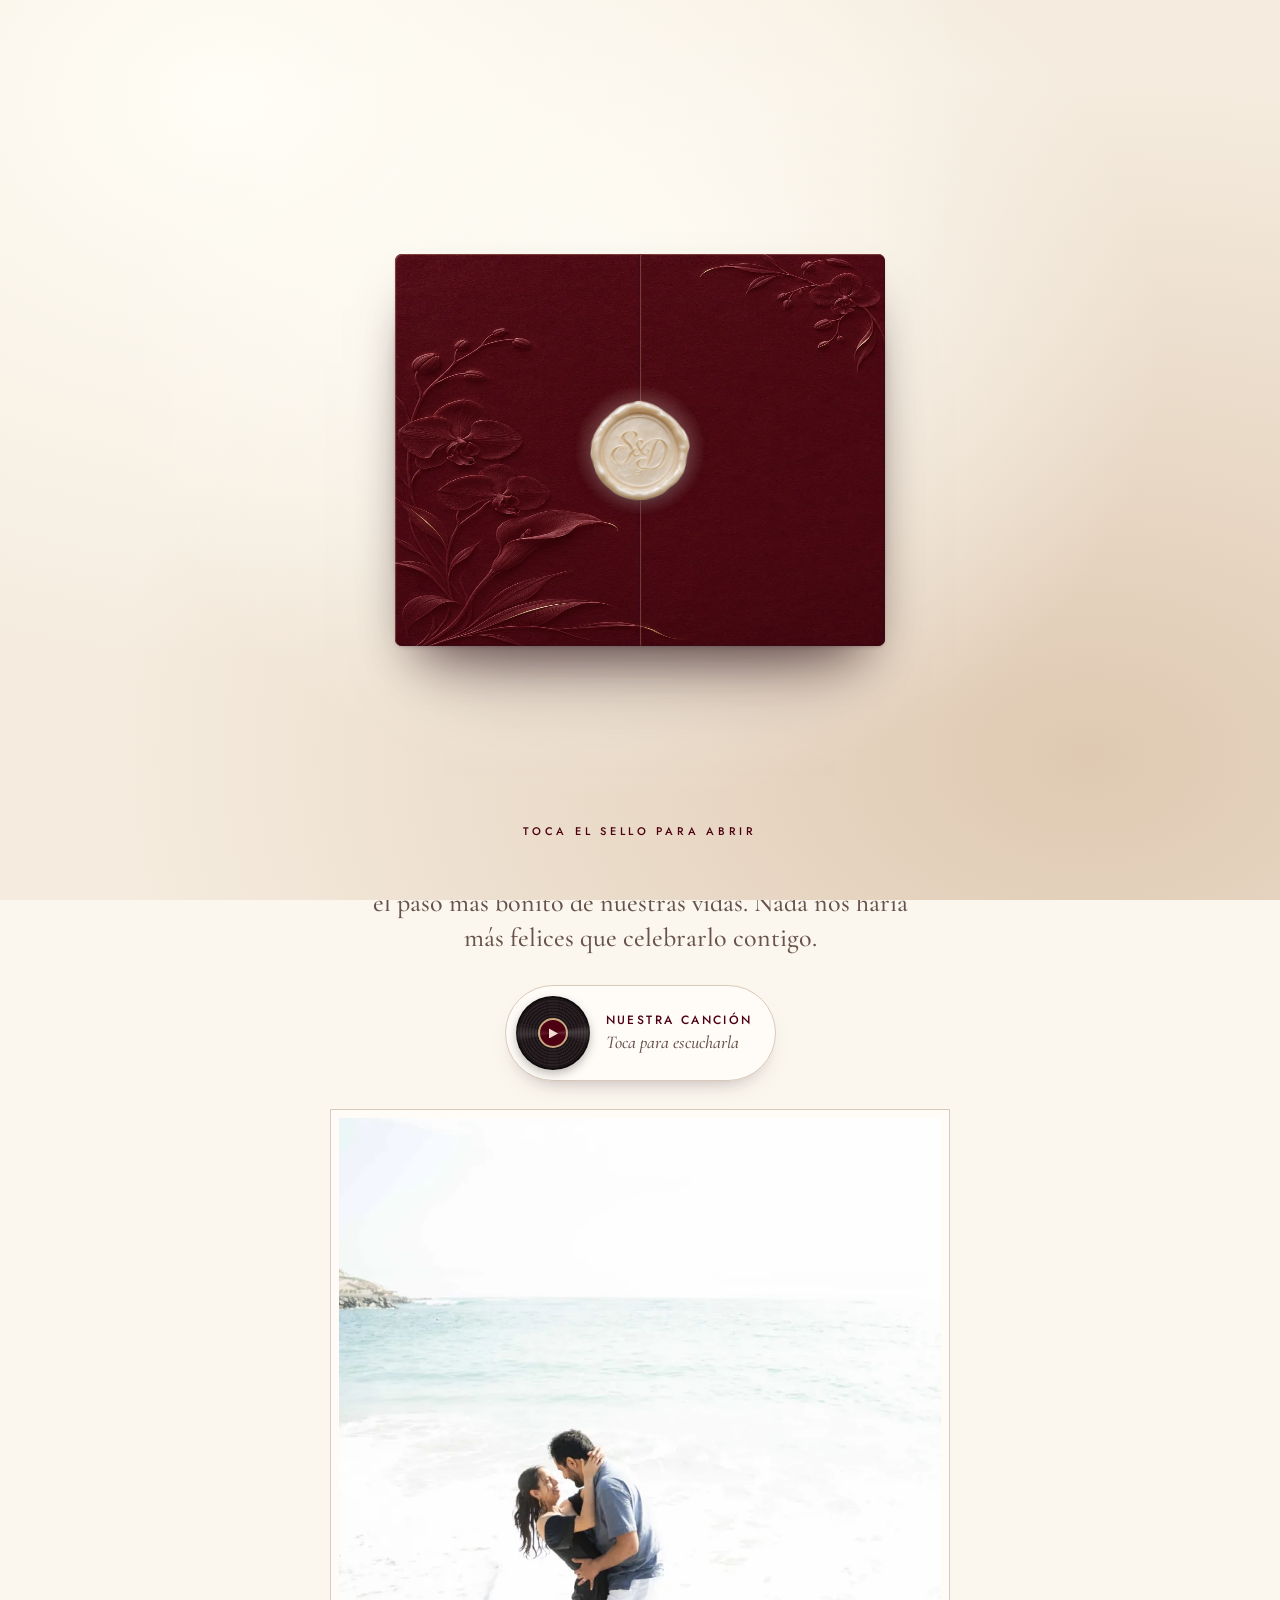
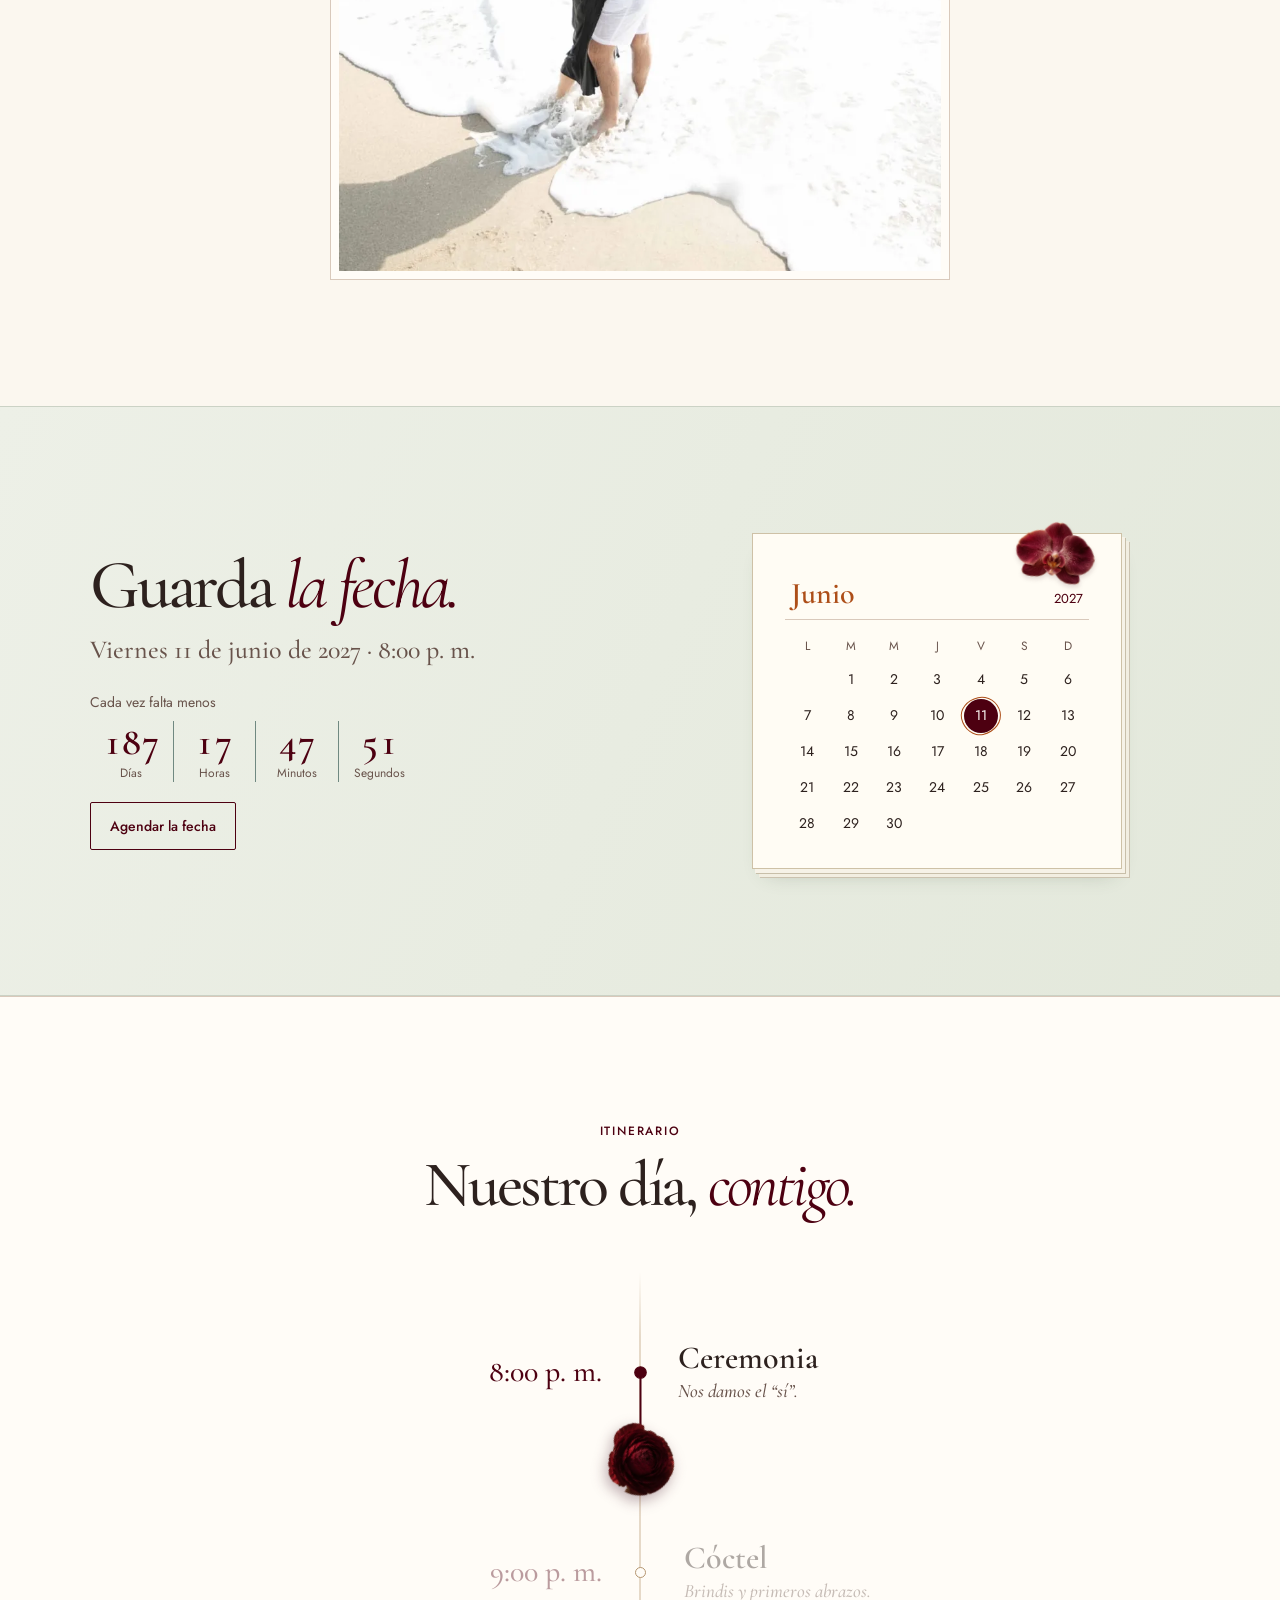
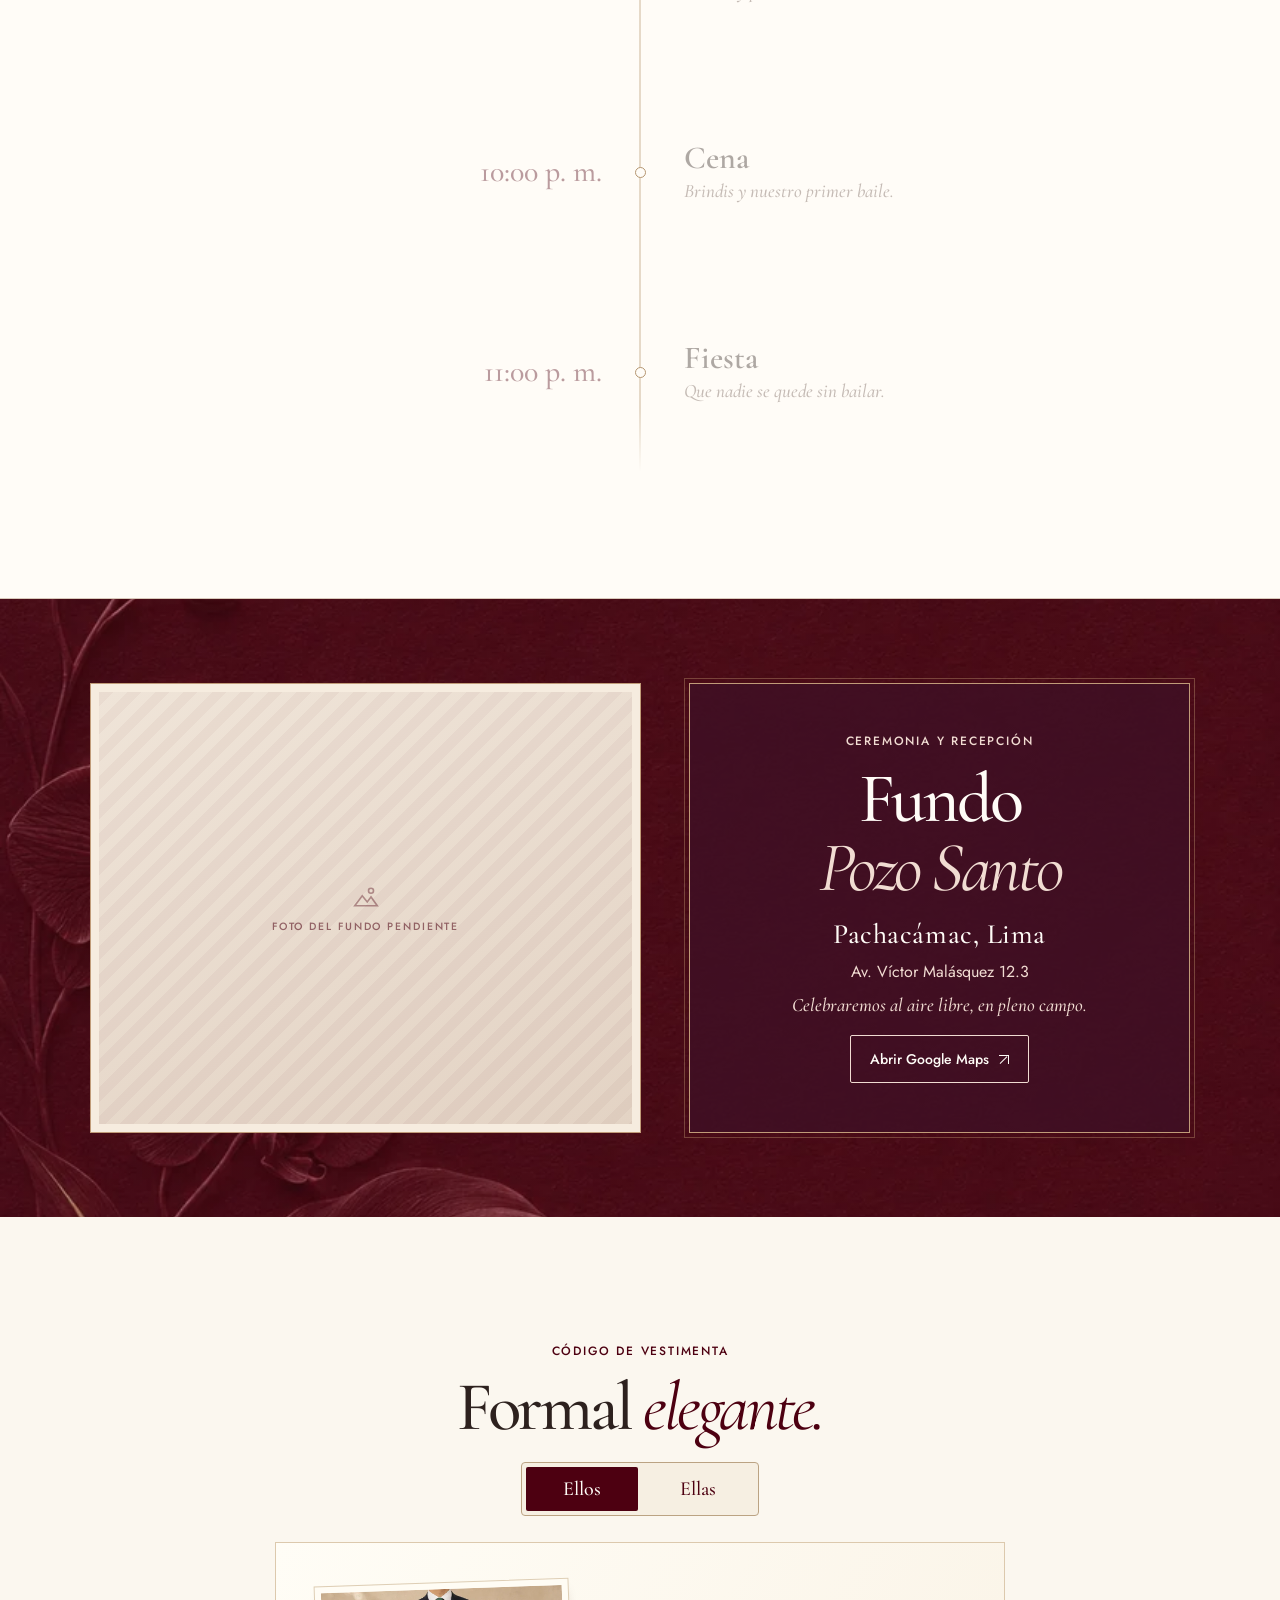
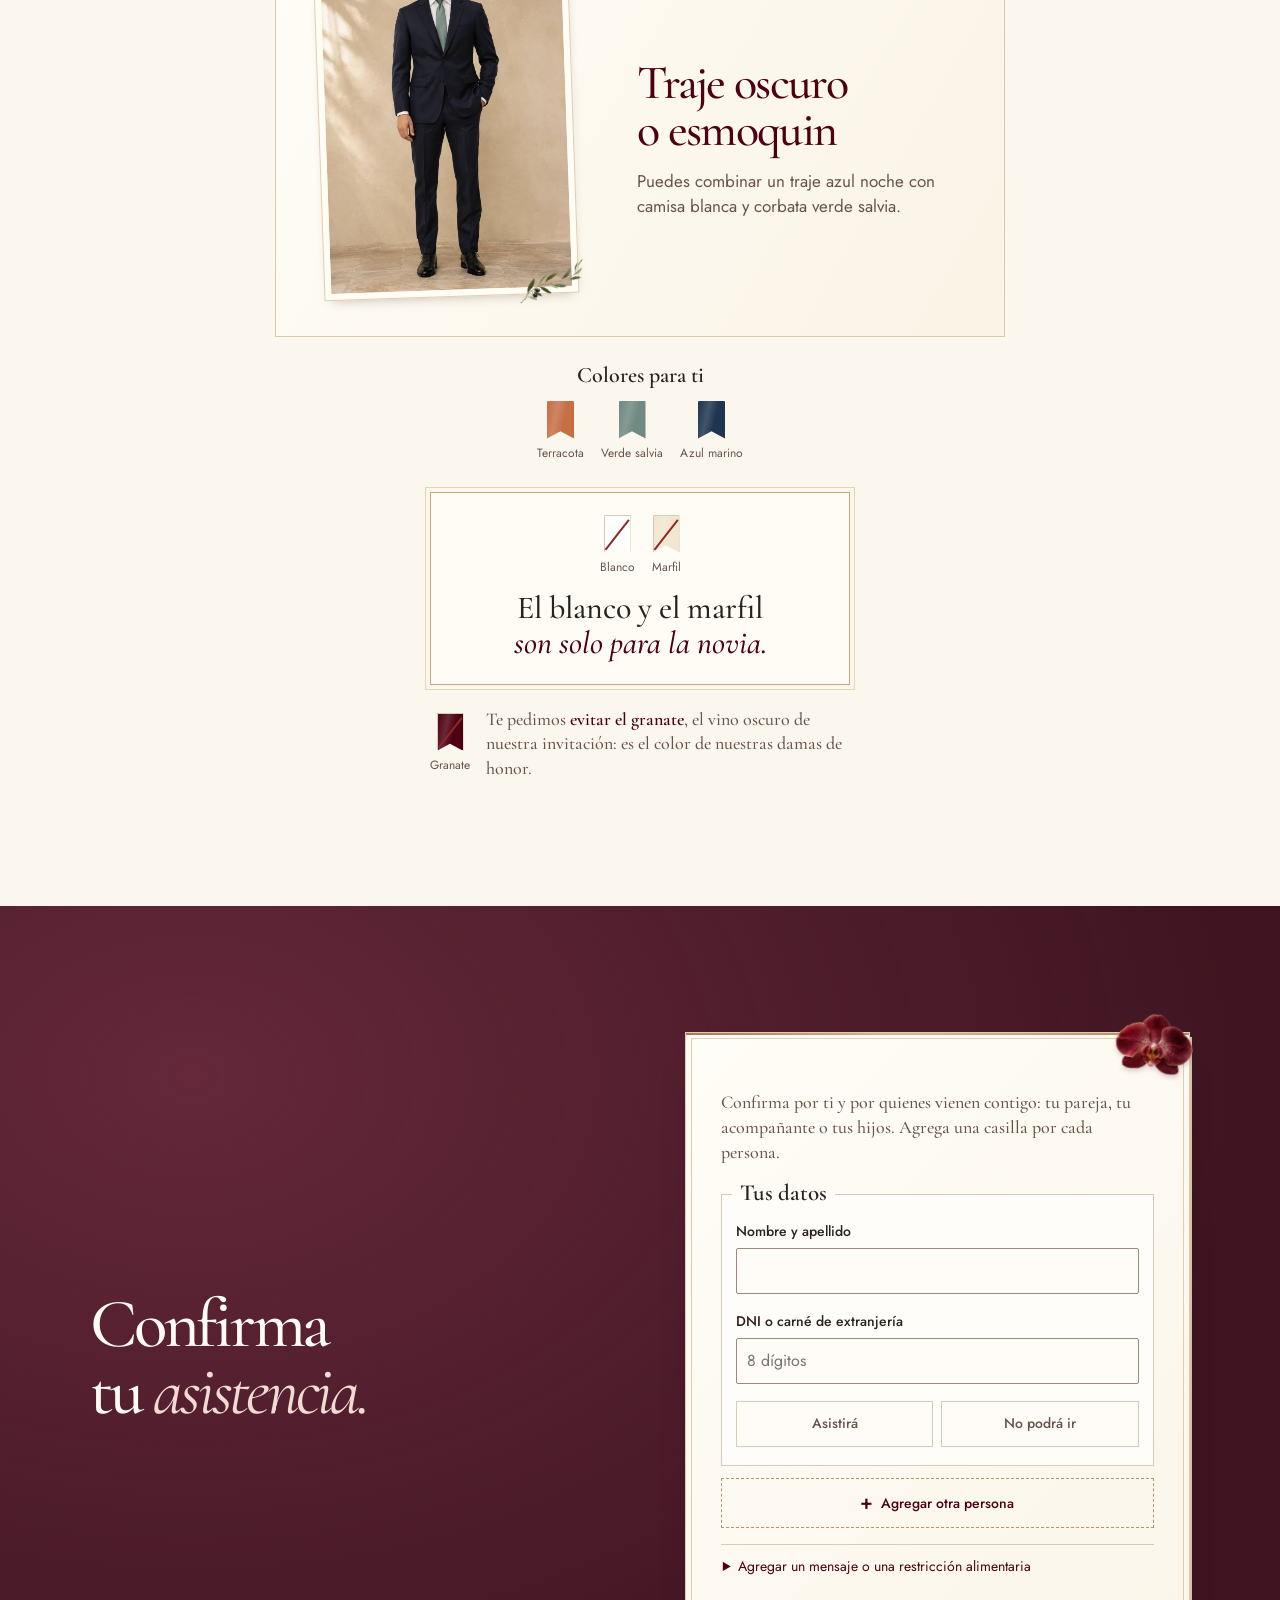
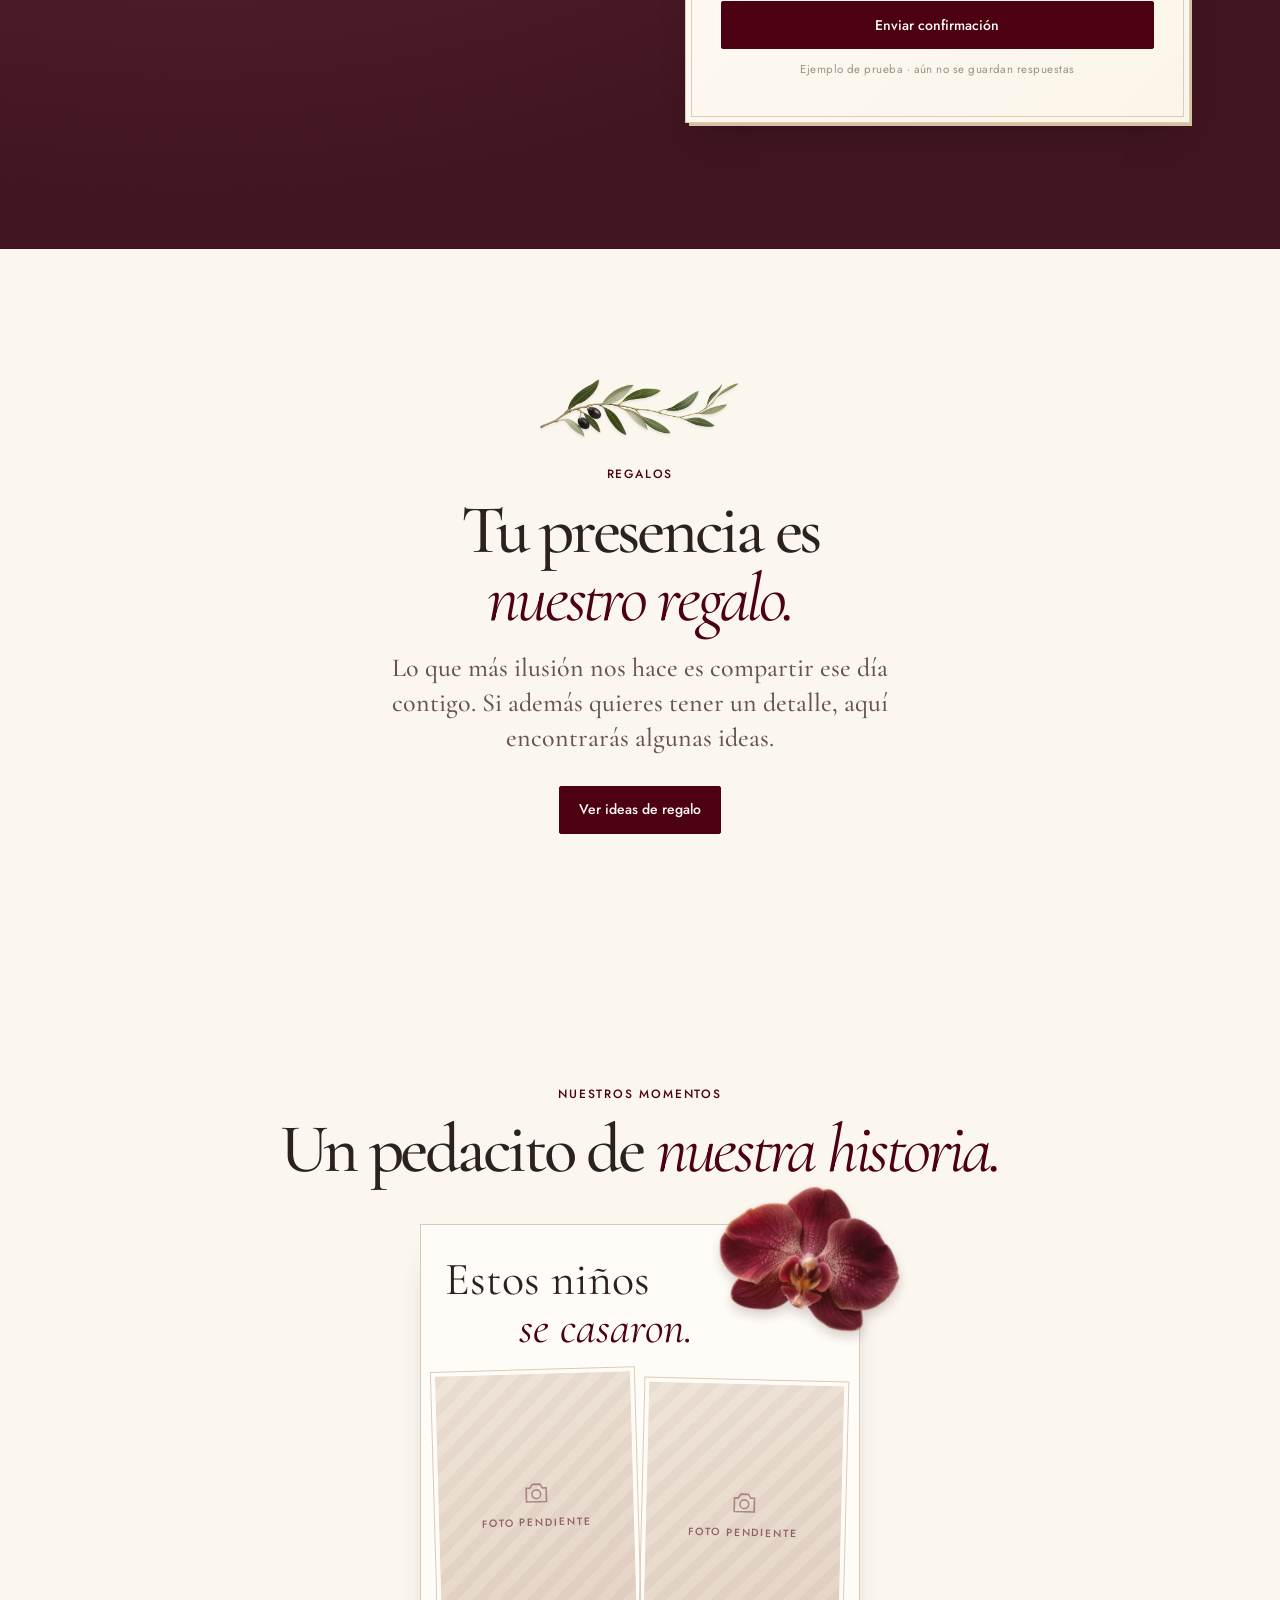
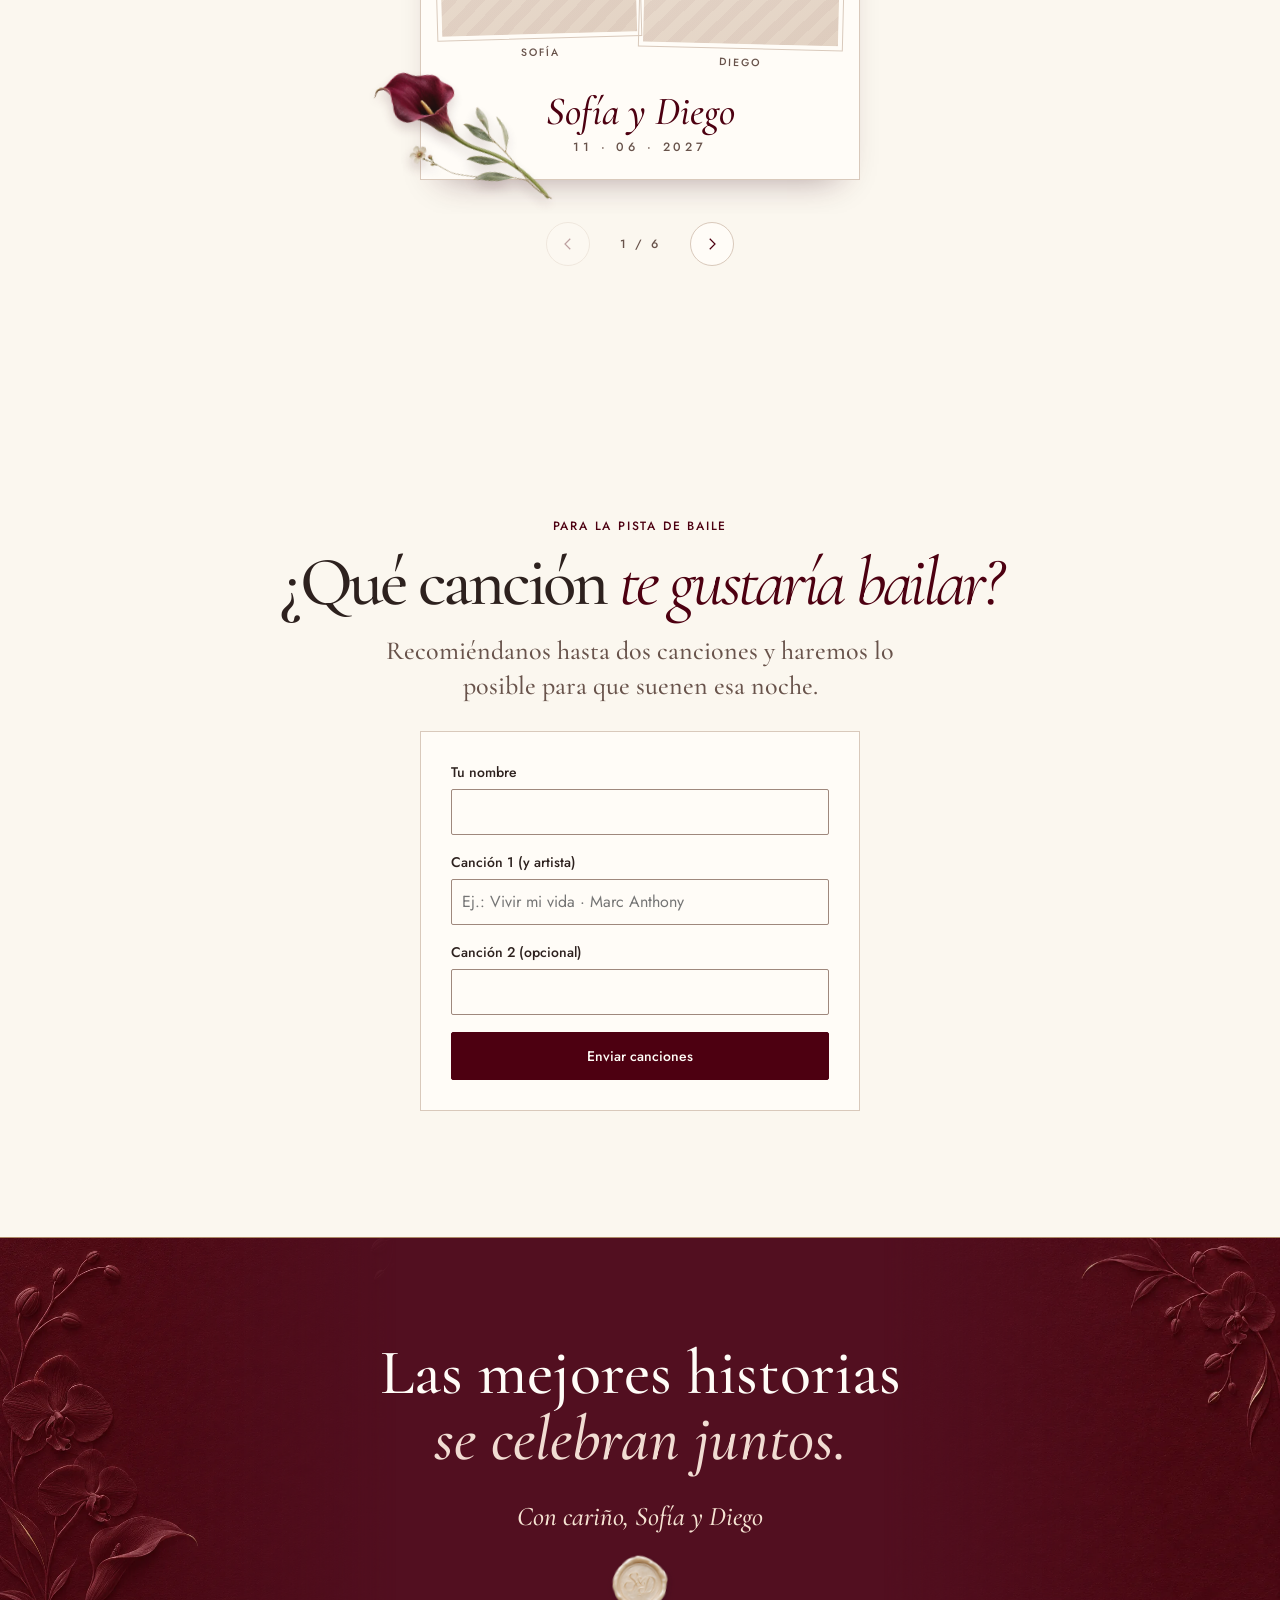
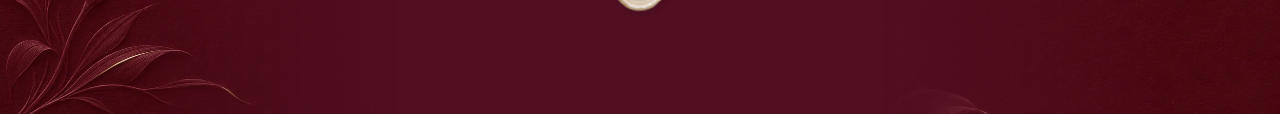
==== commit e6ecfcac: "Portada: nombre nuevo para la foto principal (evita la versión guardada en el celular) Co-Authored-B" ====
--- a/index.html
+++ b/index.html
@@ -400,7 +400,7 @@
 </button>
 <audio id="musicAudio" preload="none" loop></audio>
 
-<script src="config.js?v=5" defer></script>
+<script src="config.js?v=6" defer></script>
 <script src="invitacion.js?v=4" defer></script>
 <script src="experiencia.js?v=3" defer></script>
 <script src="confirmacion.js?v=4" defer></script>
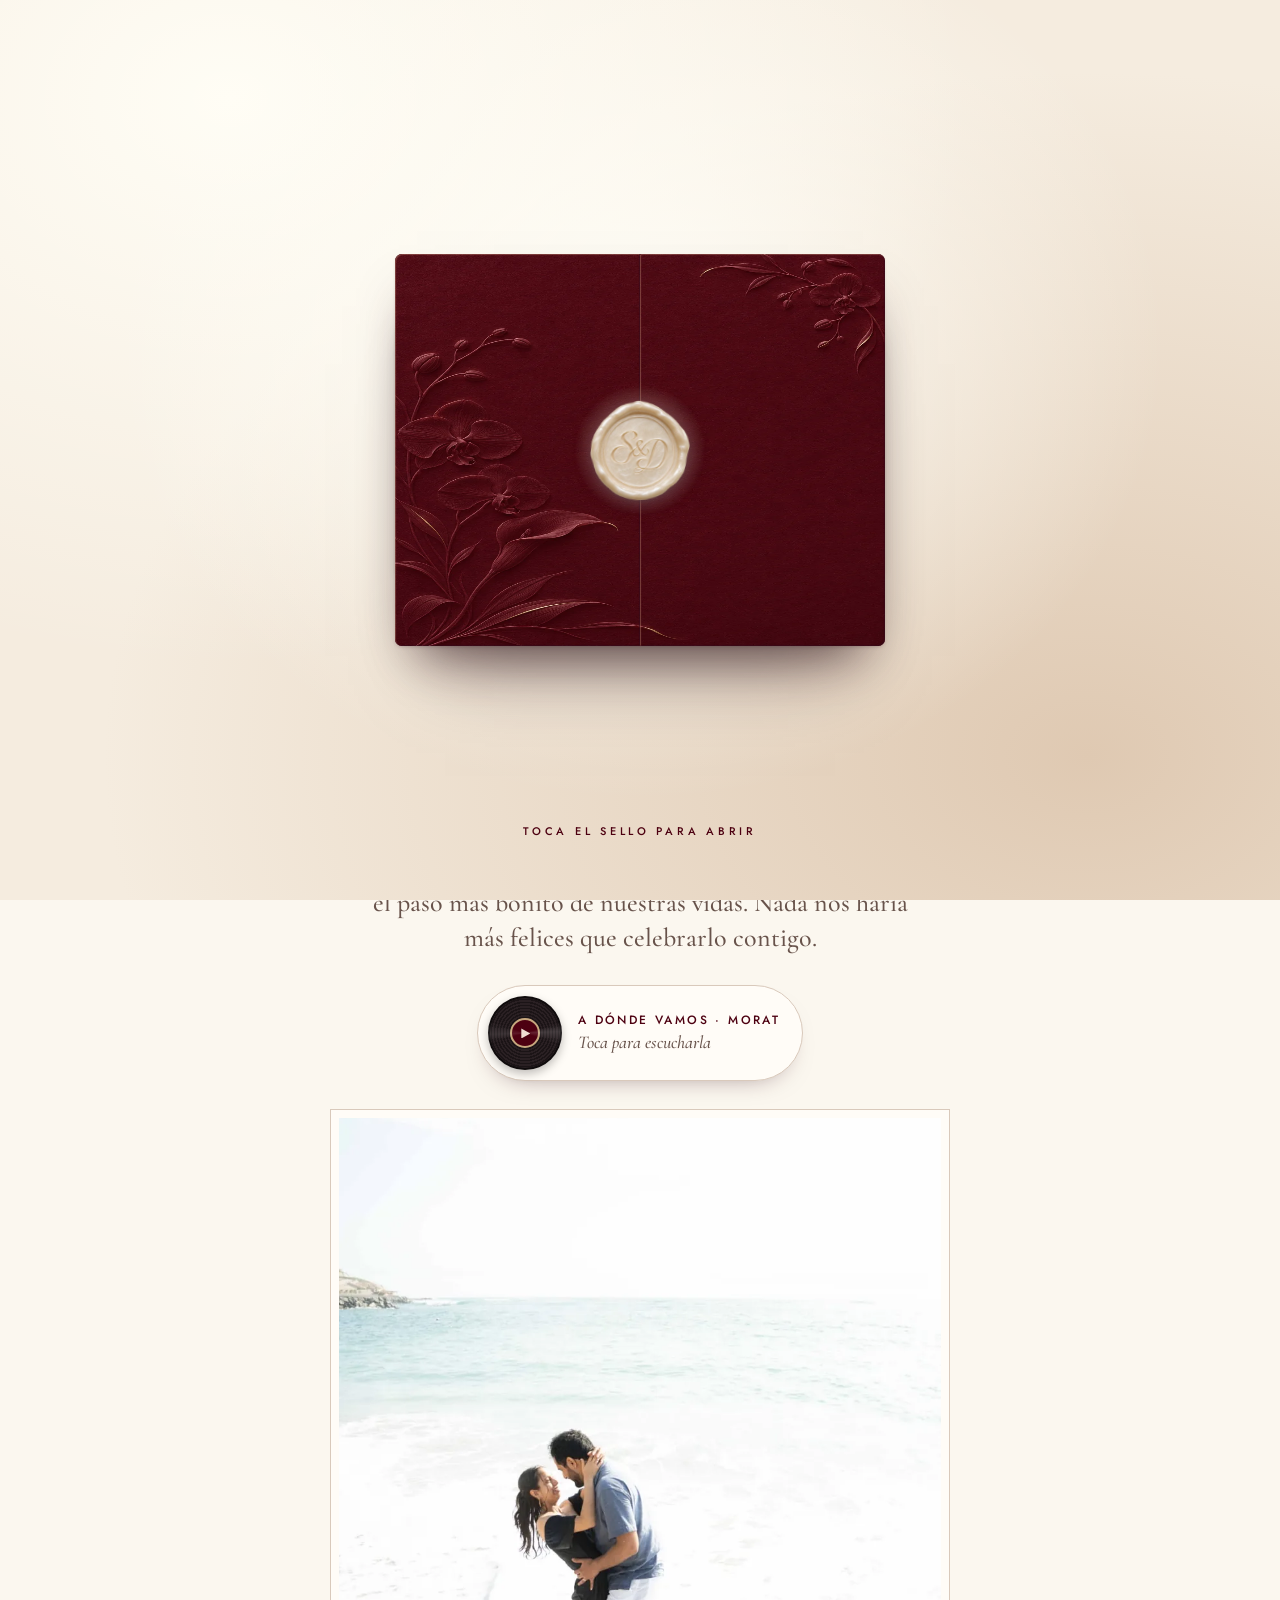
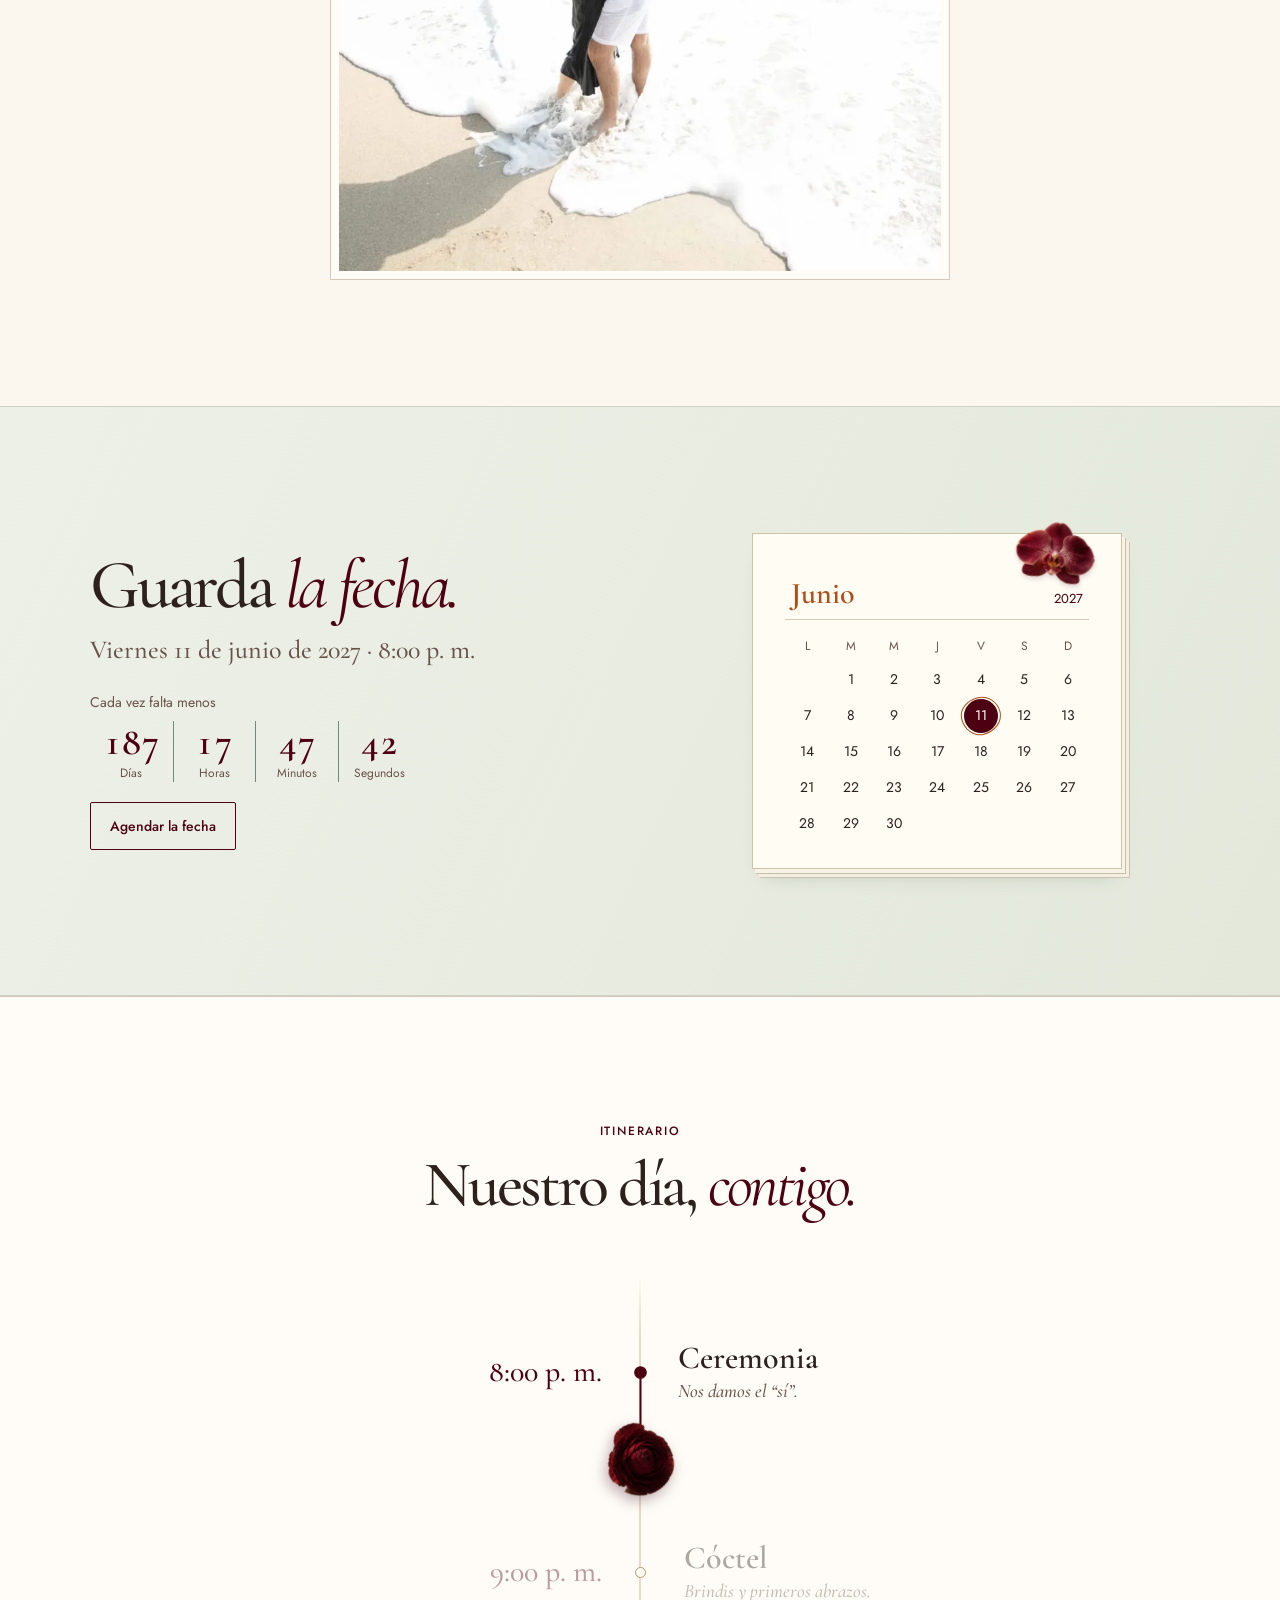
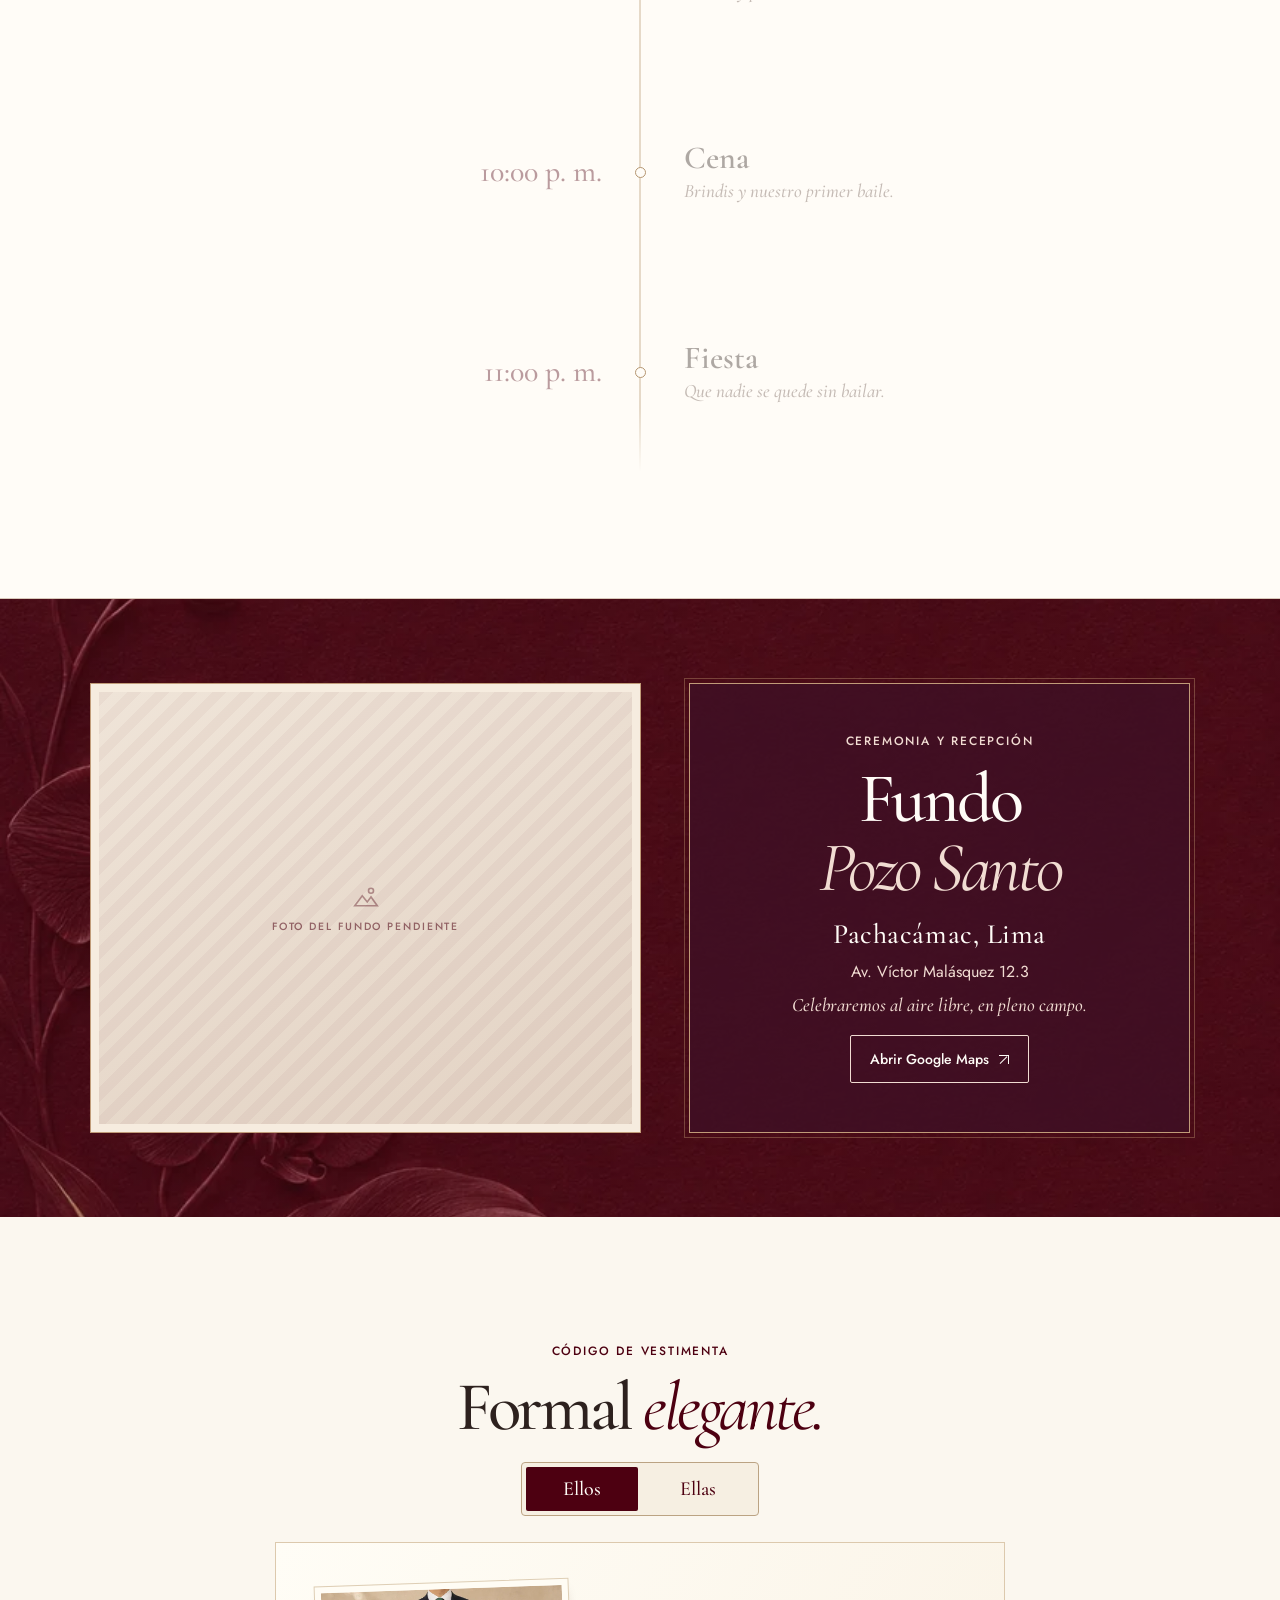
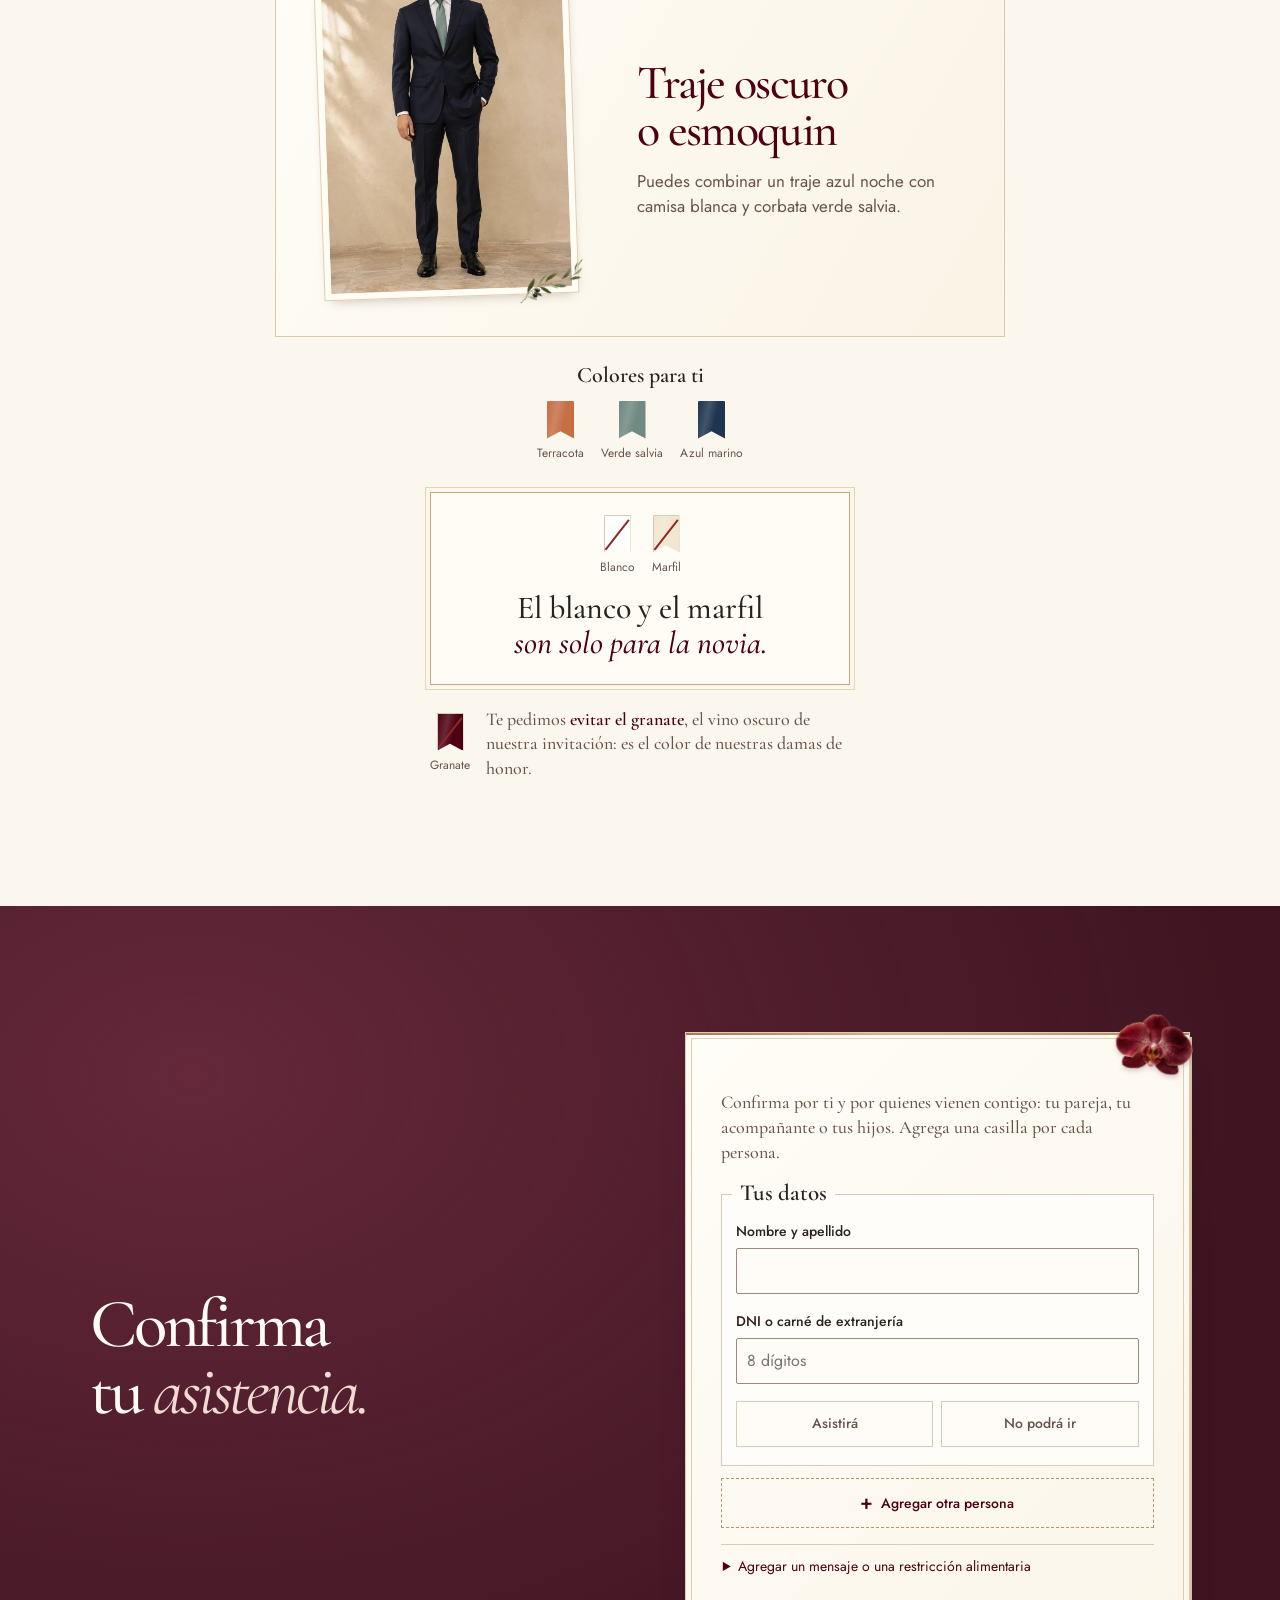
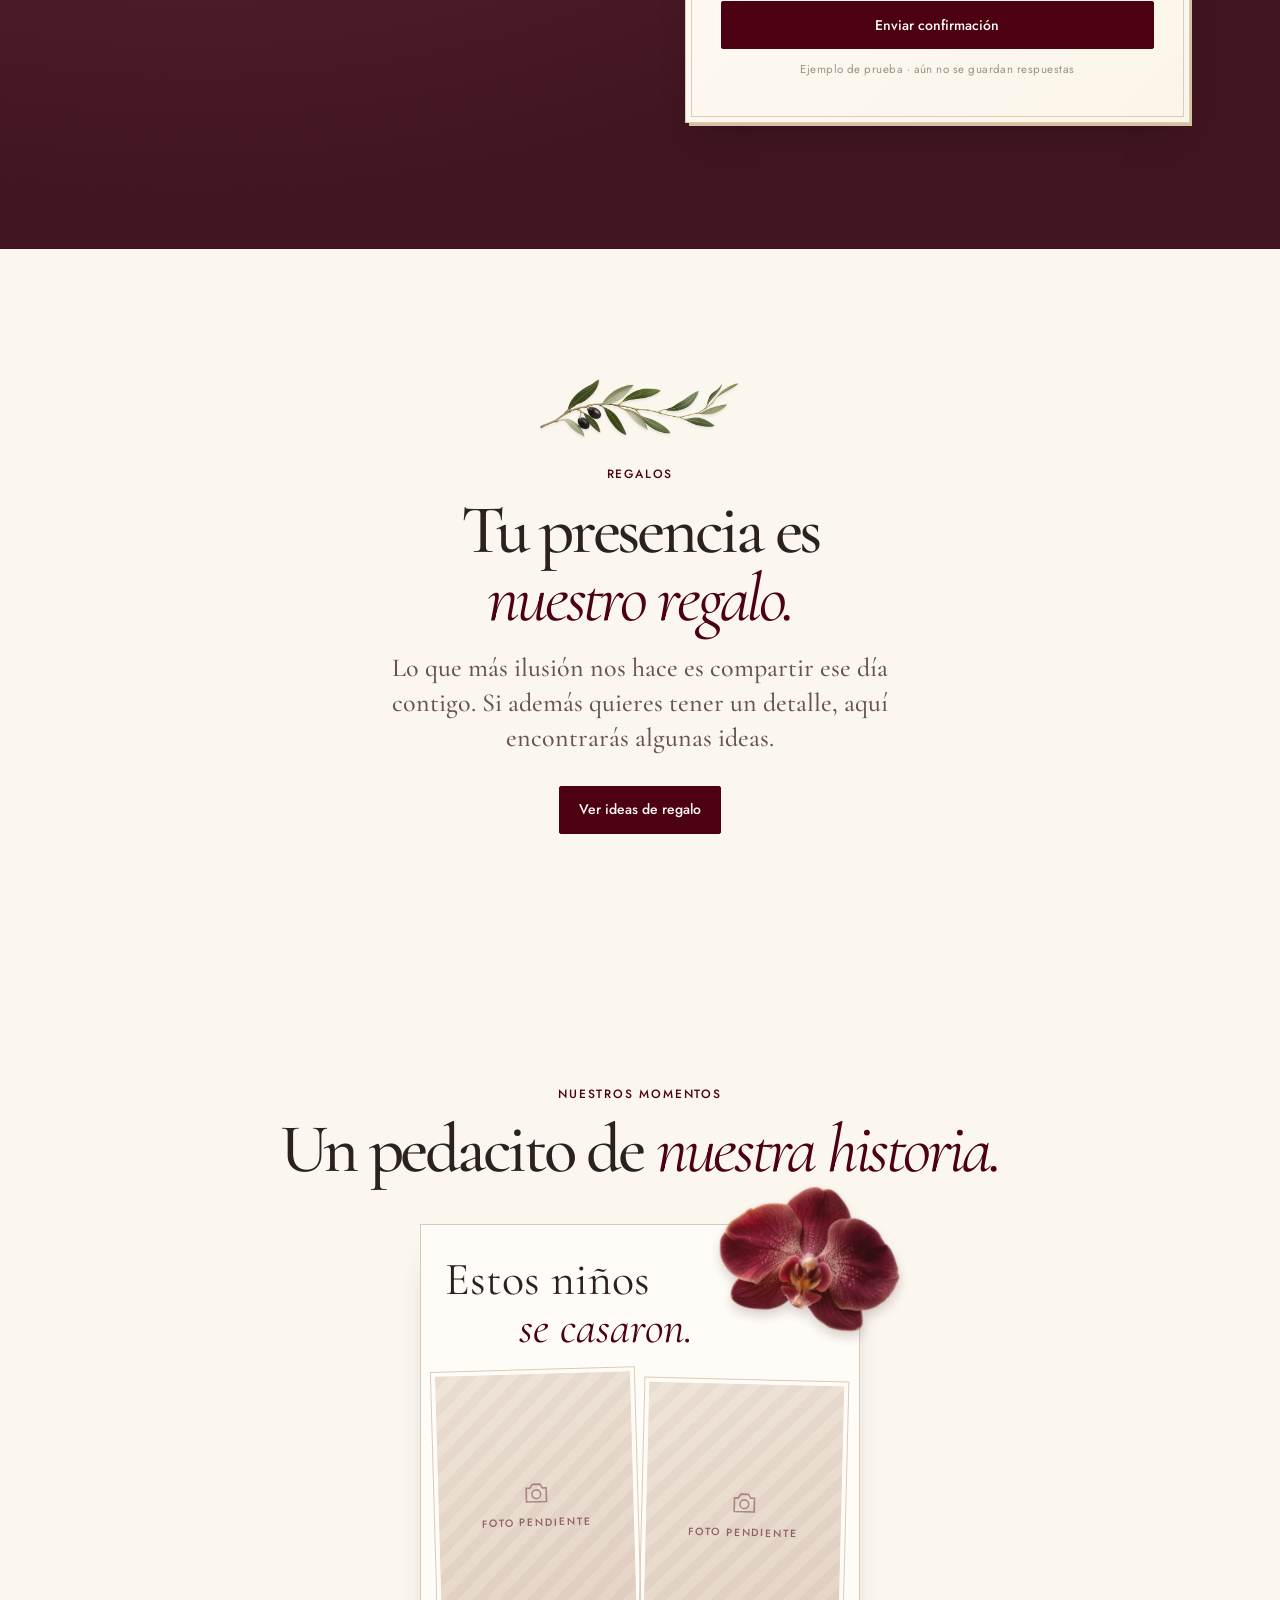
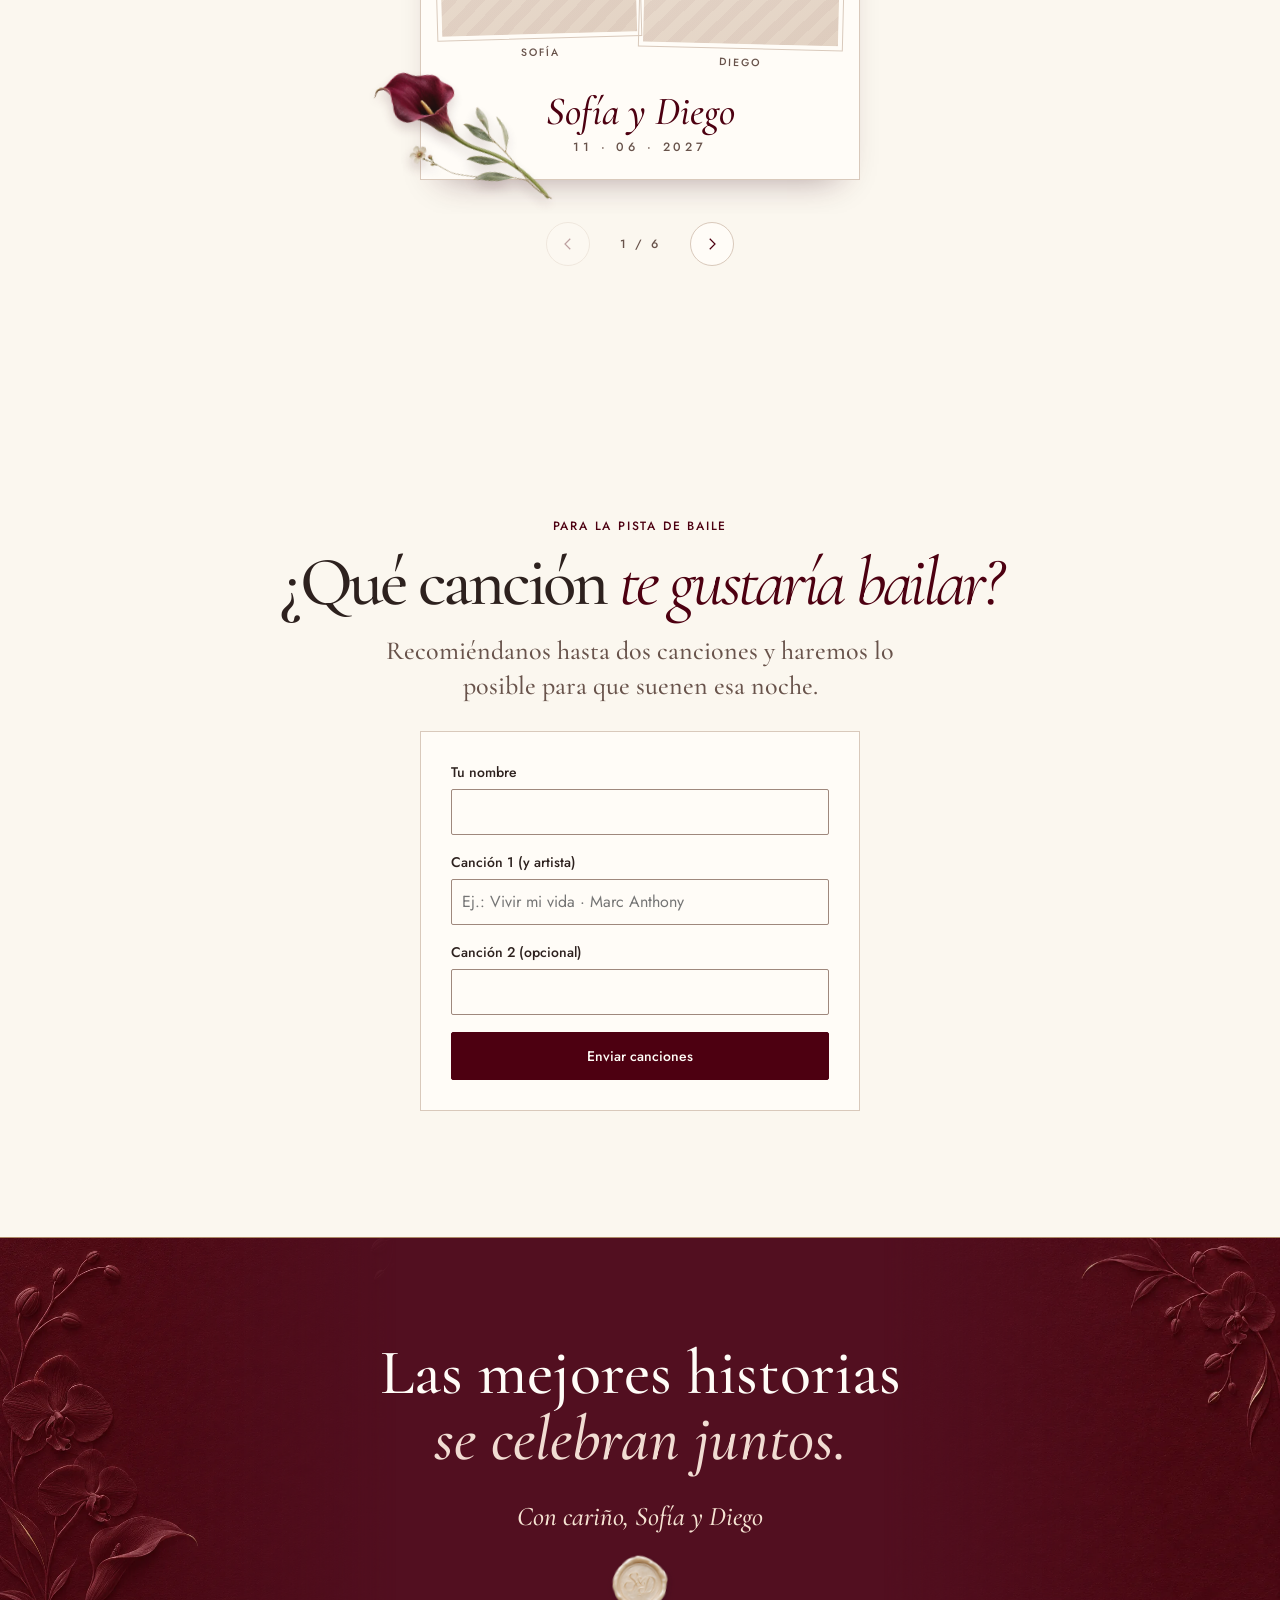
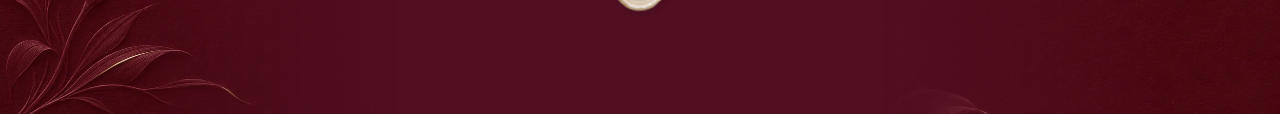
==== commit 13e31b3d: "Canción de los novios: A dónde vamos, de Morat Co-Authored-By: Claude Opus 5.5 <noreply@anthropic.co" ====
--- a/index.html
+++ b/index.html
@@ -400,7 +400,7 @@
 </button>
 <audio id="musicAudio" preload="none" loop></audio>
 
-<script src="config.js?v=6" defer></script>
+<script src="config.js?v=7" defer></script>
 <script src="invitacion.js?v=4" defer></script>
 <script src="experiencia.js?v=3" defer></script>
 <script src="confirmacion.js?v=4" defer></script>
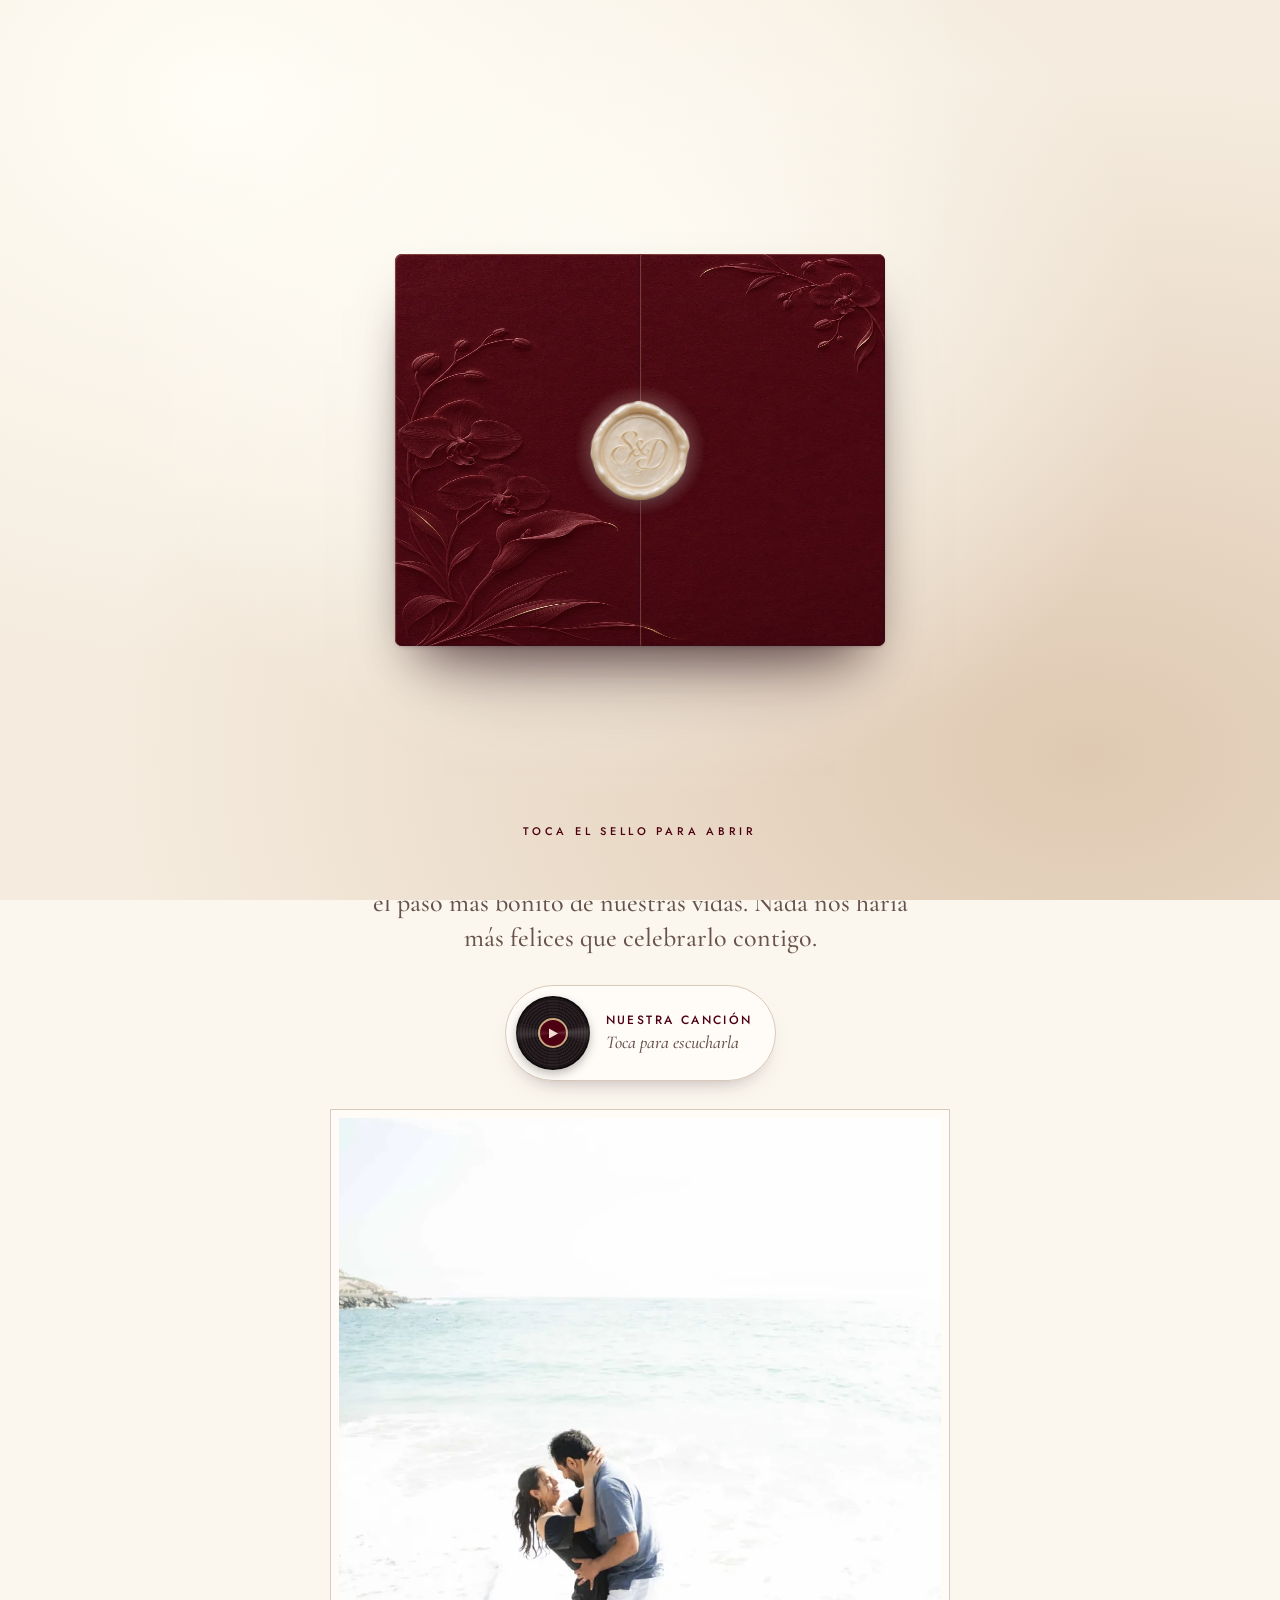
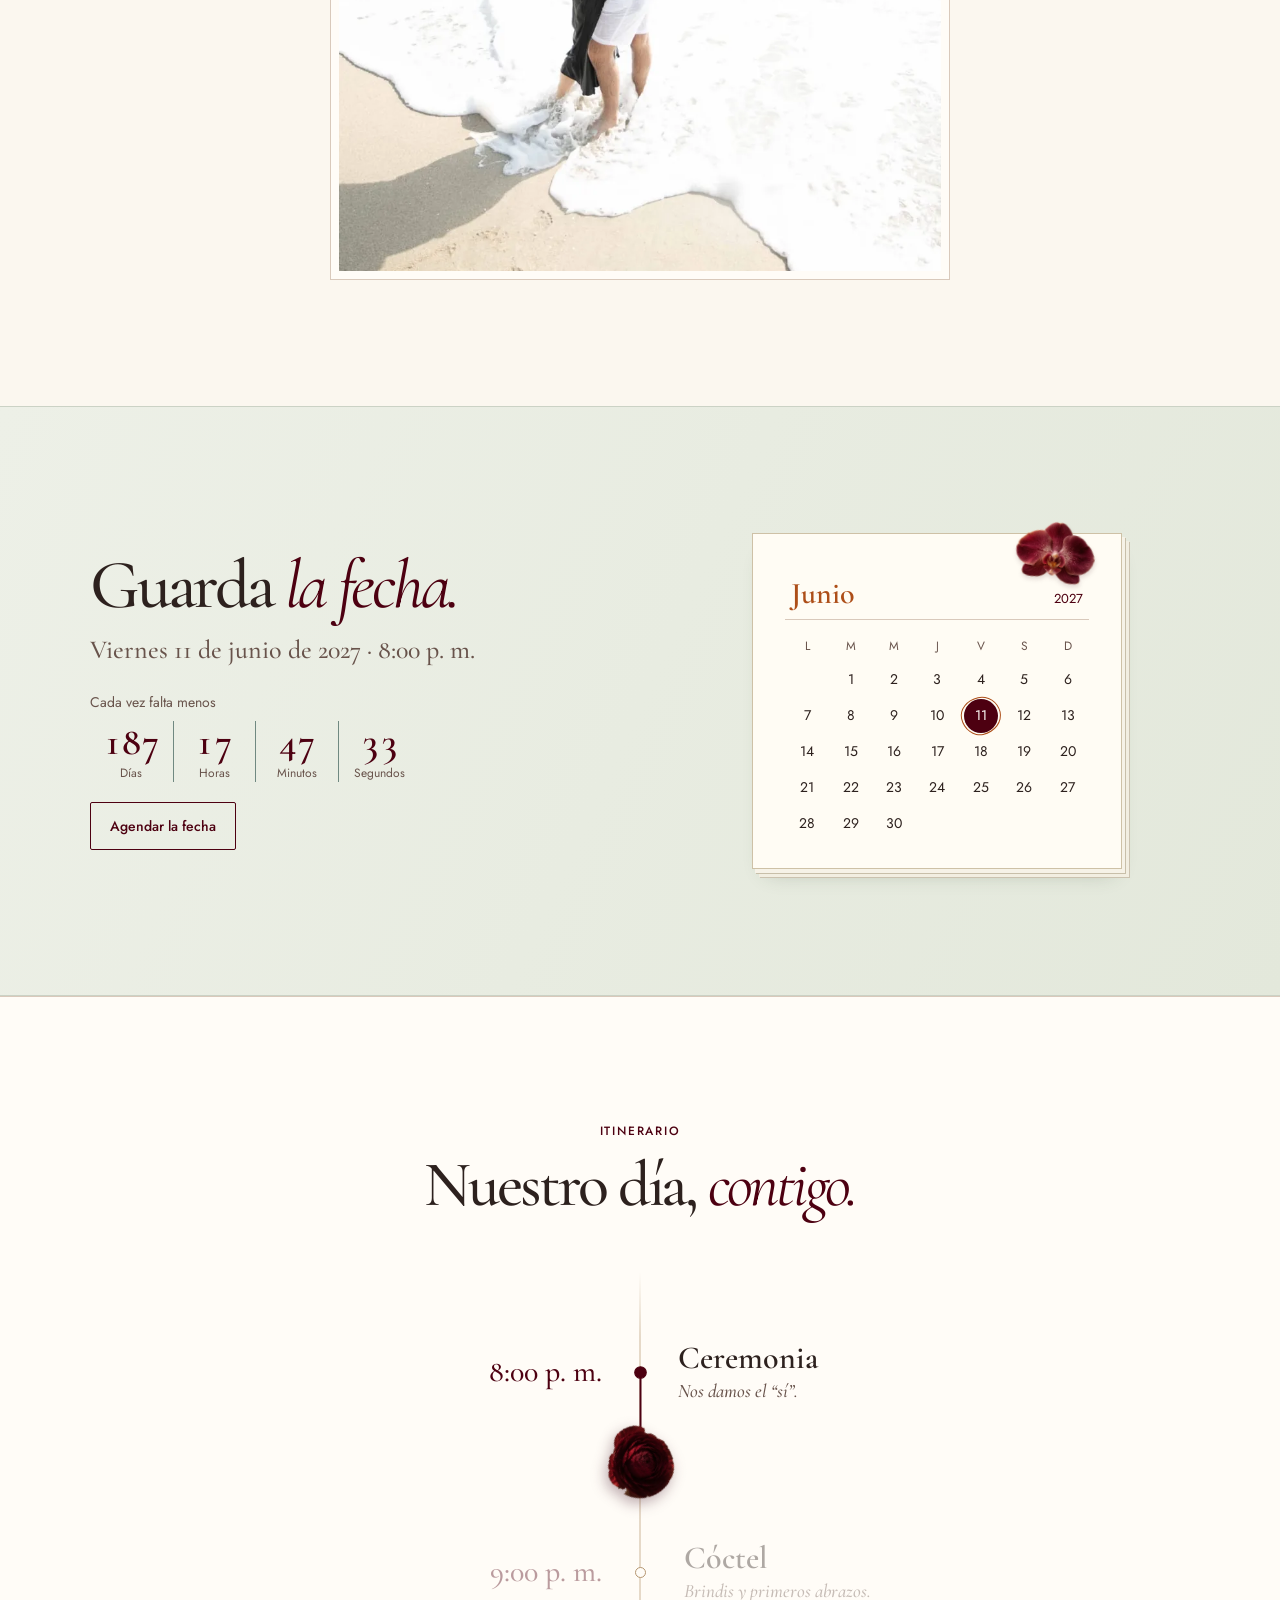
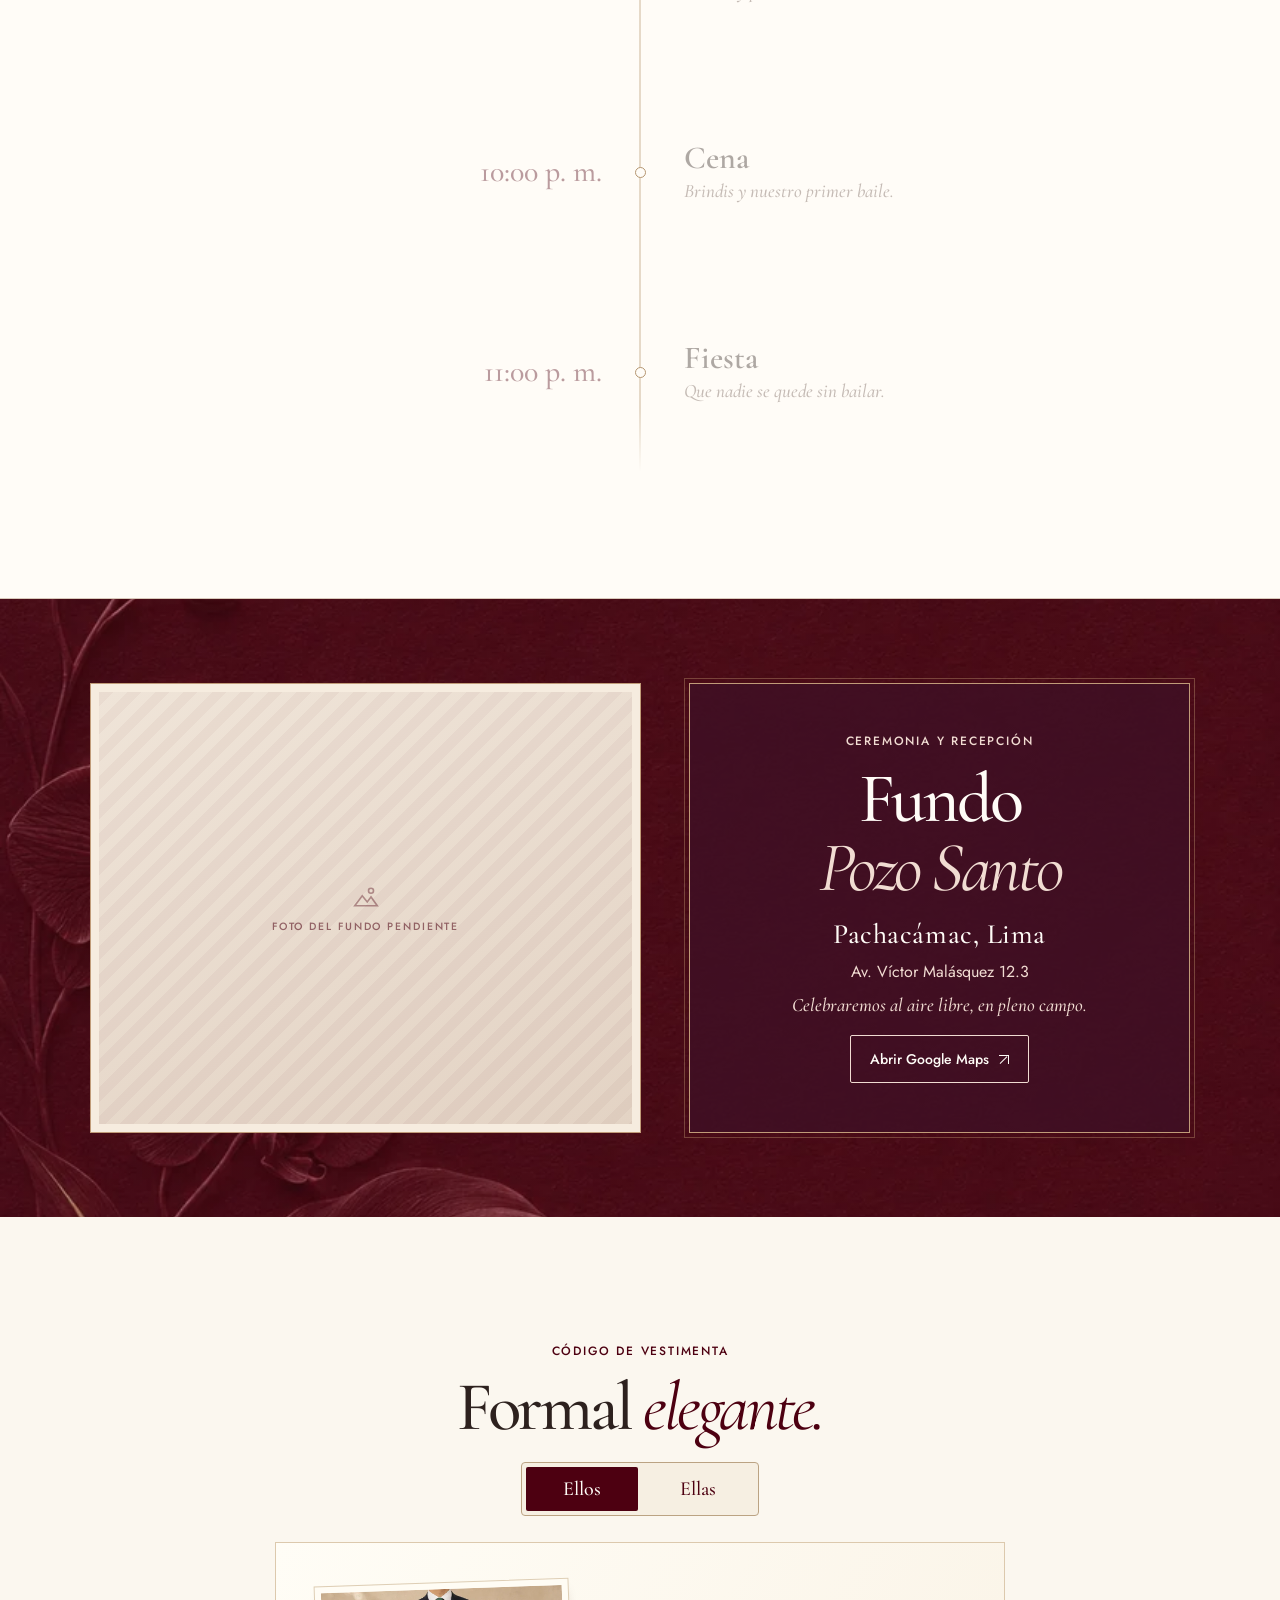
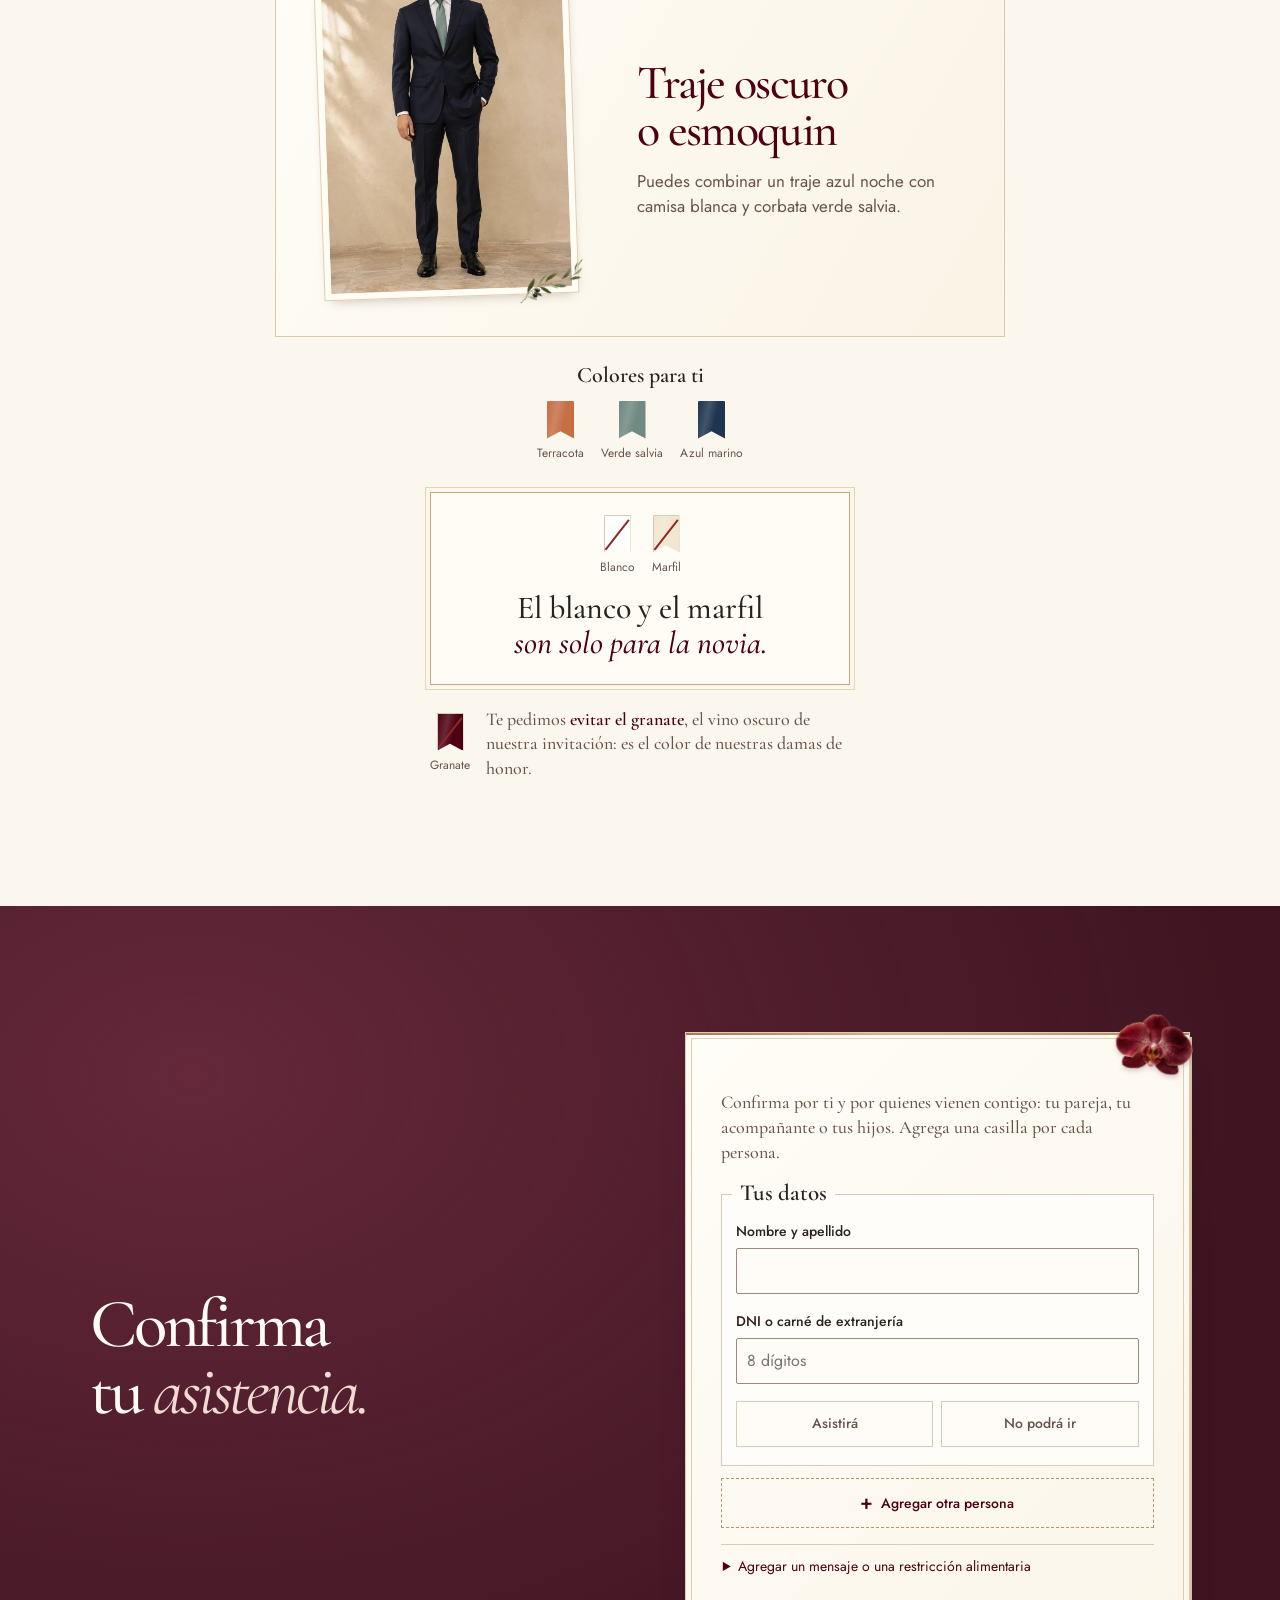
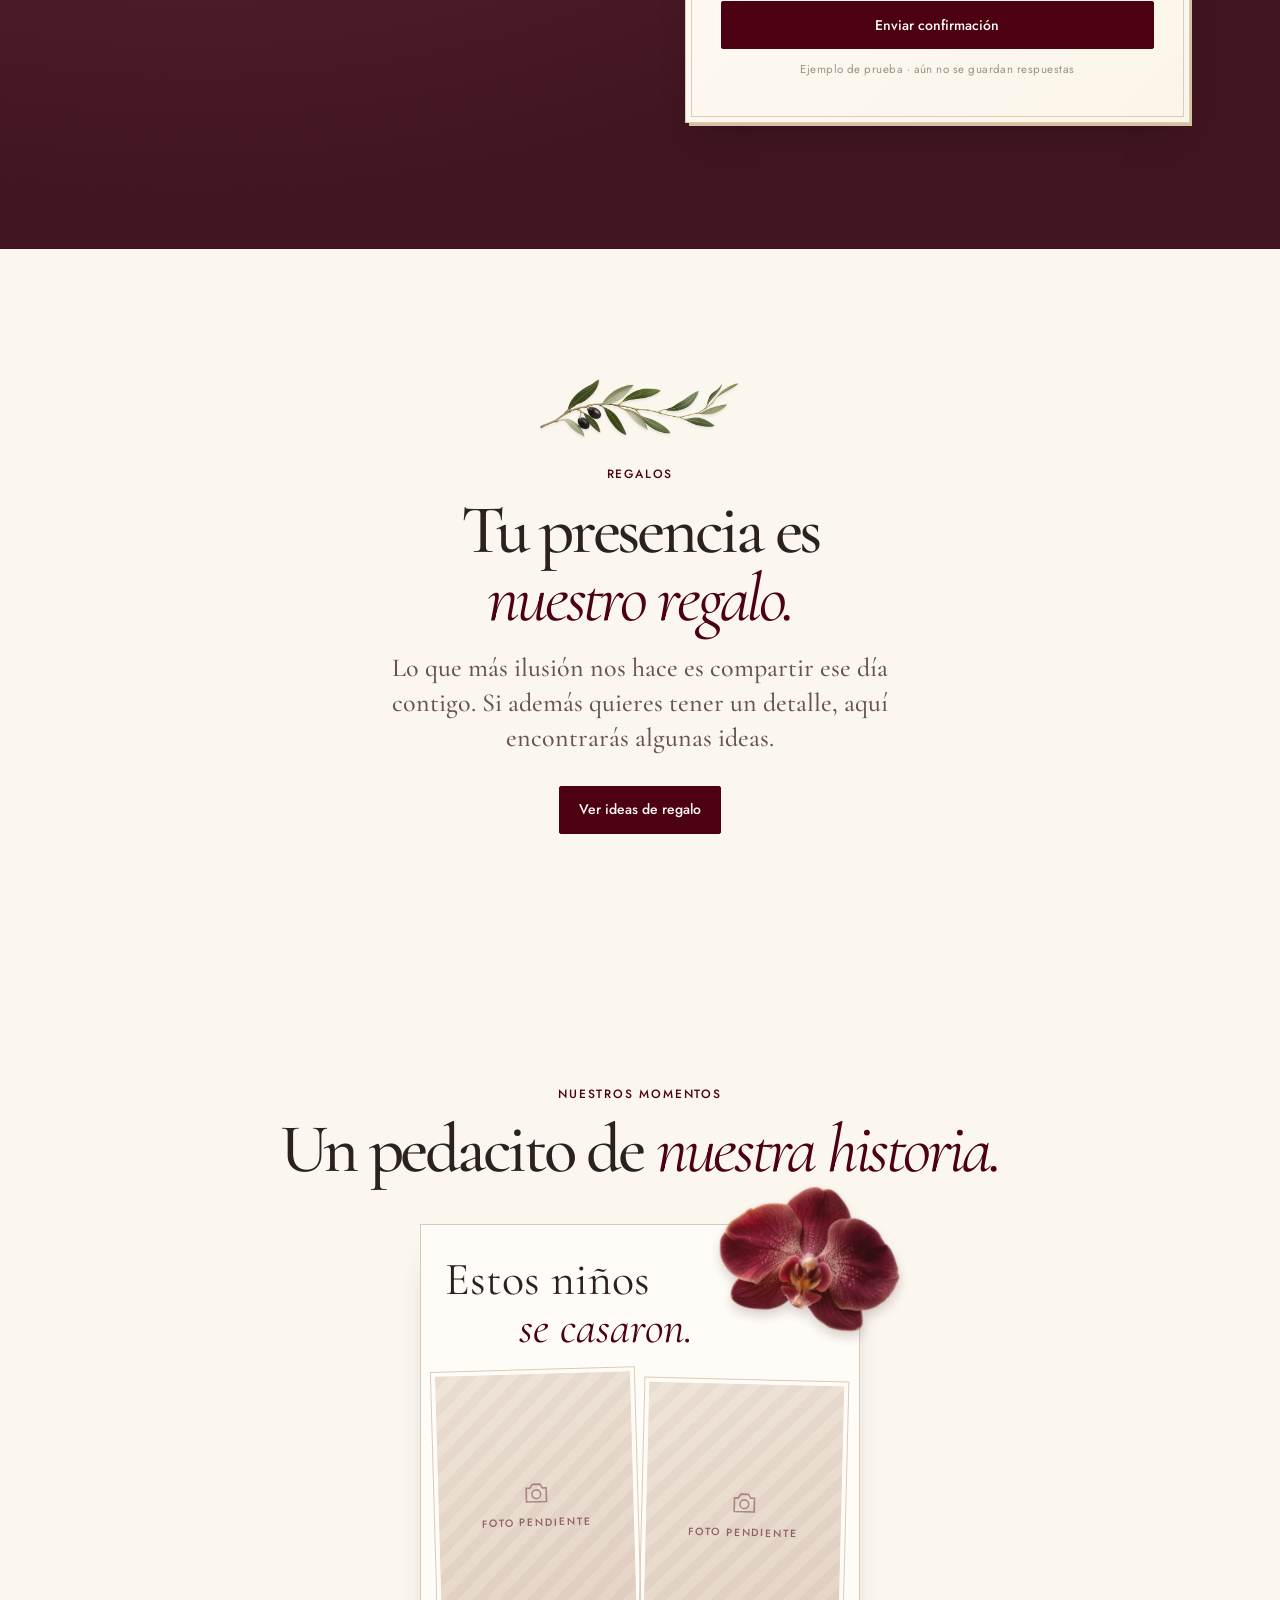
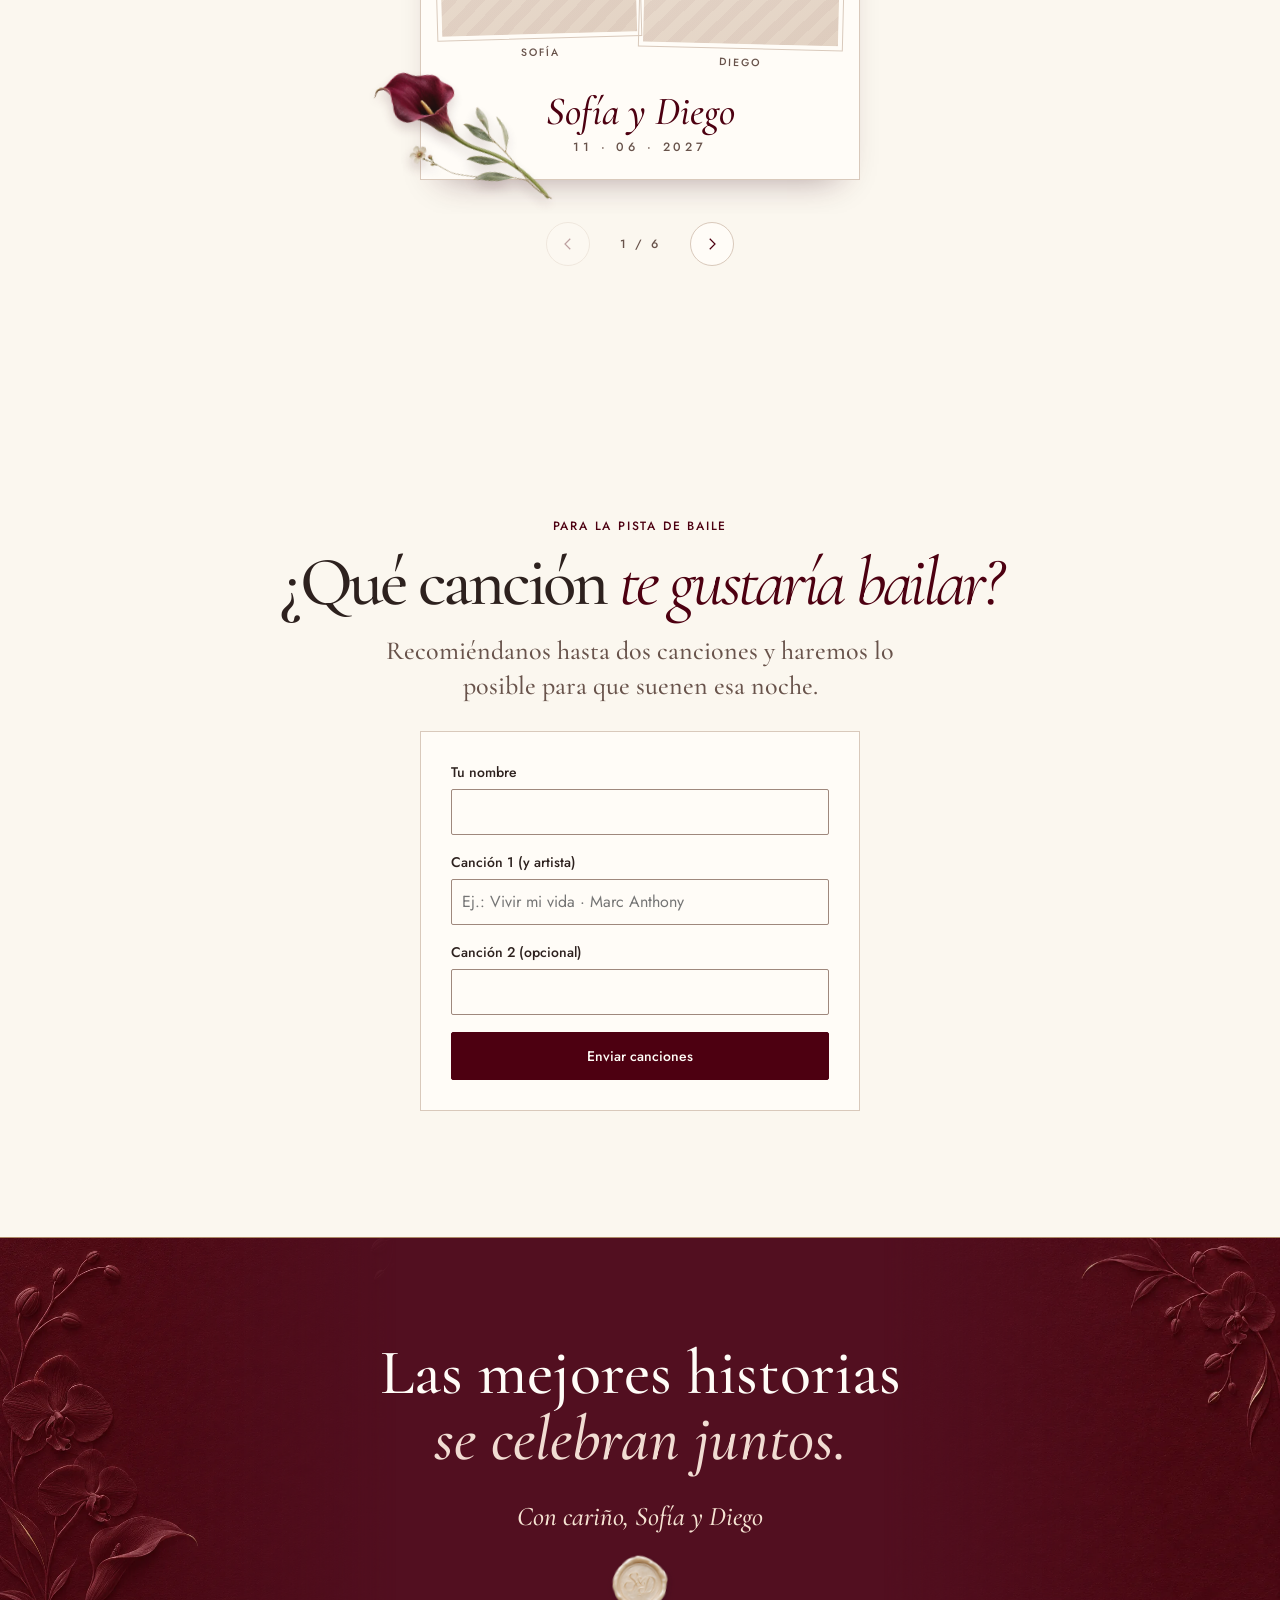
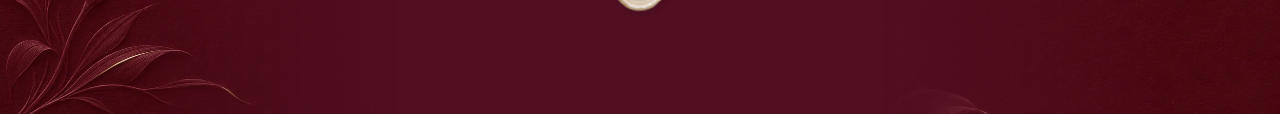
==== commit 5bf15a1d: "Vuelve a «Nuestra canción» en el disco Co-Authored-By: Claude Opus 5.5 <noreply@anthropic.com> Claud" ====
--- a/index.html
+++ b/index.html
@@ -400,7 +400,7 @@
 </button>
 <audio id="musicAudio" preload="none" loop></audio>
 
-<script src="config.js?v=7" defer></script>
+<script src="config.js?v=8" defer></script>
 <script src="invitacion.js?v=4" defer></script>
 <script src="experiencia.js?v=3" defer></script>
 <script src="confirmacion.js?v=4" defer></script>
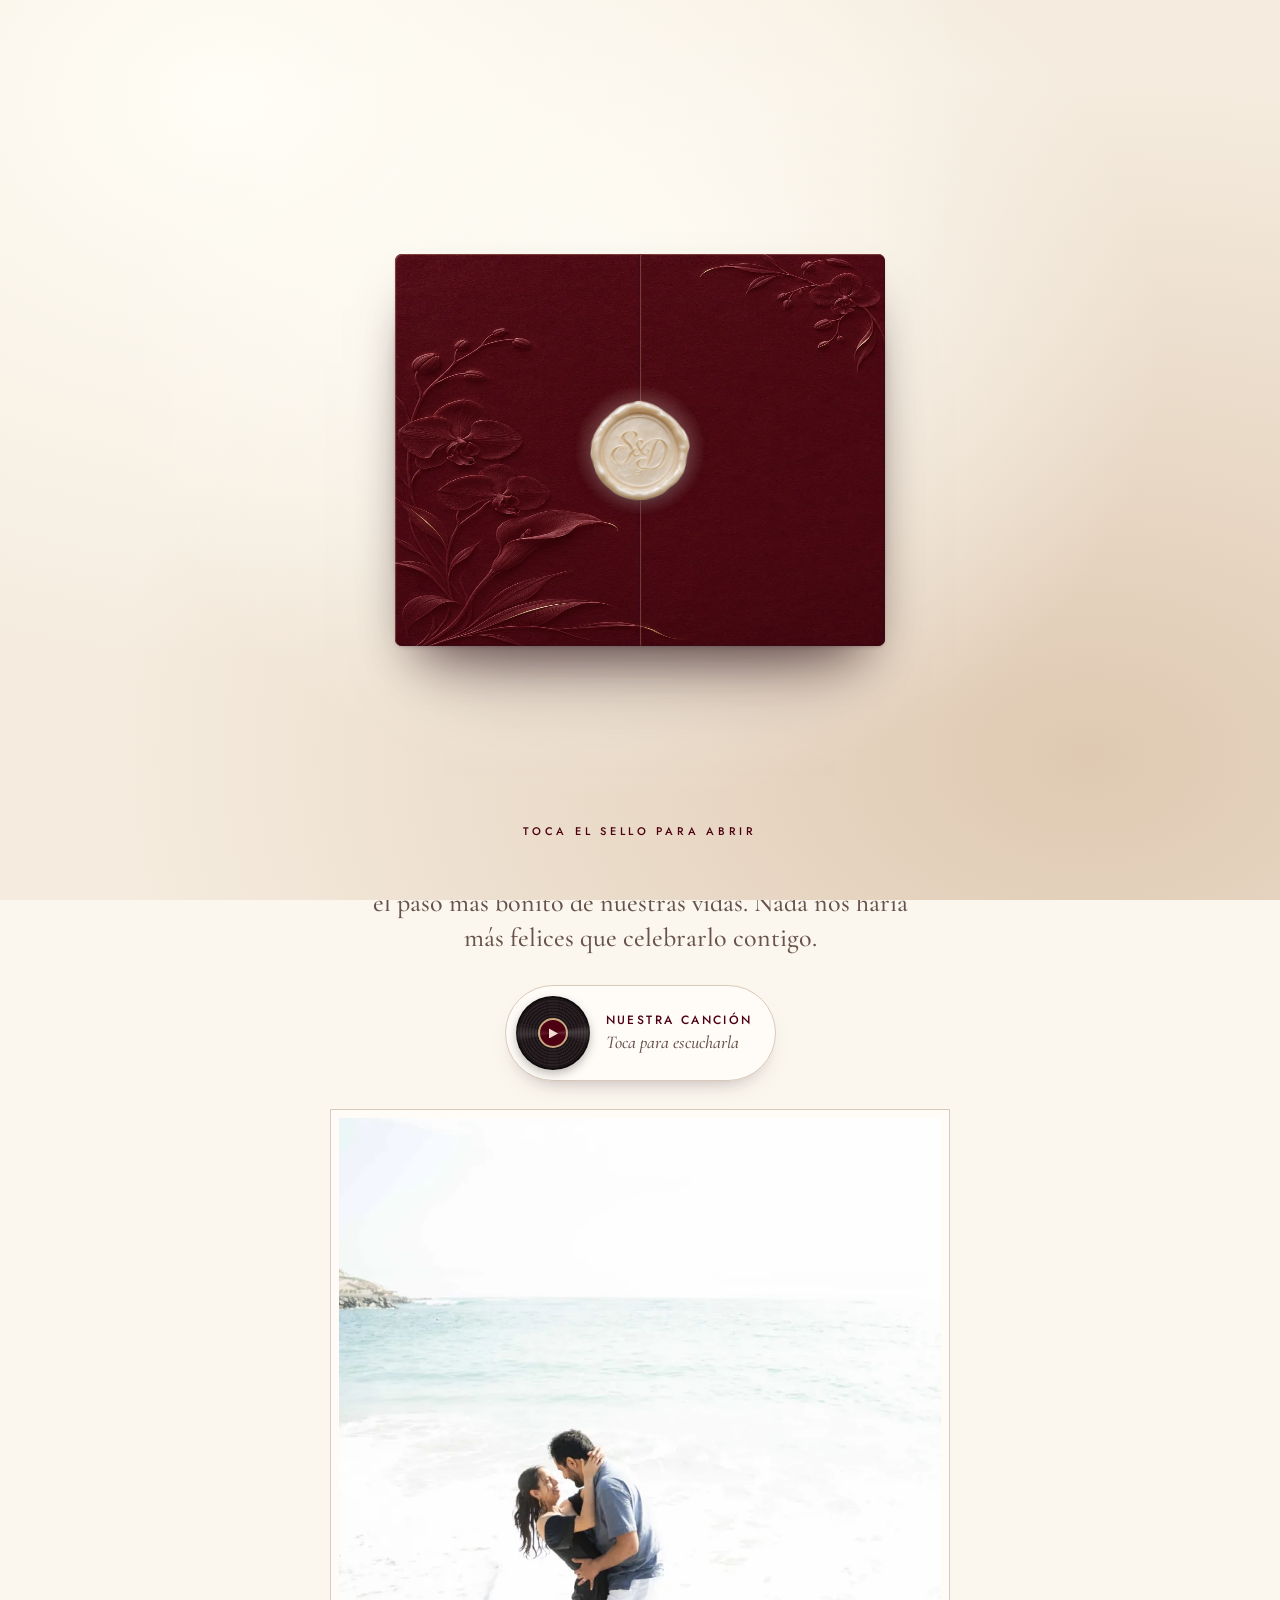
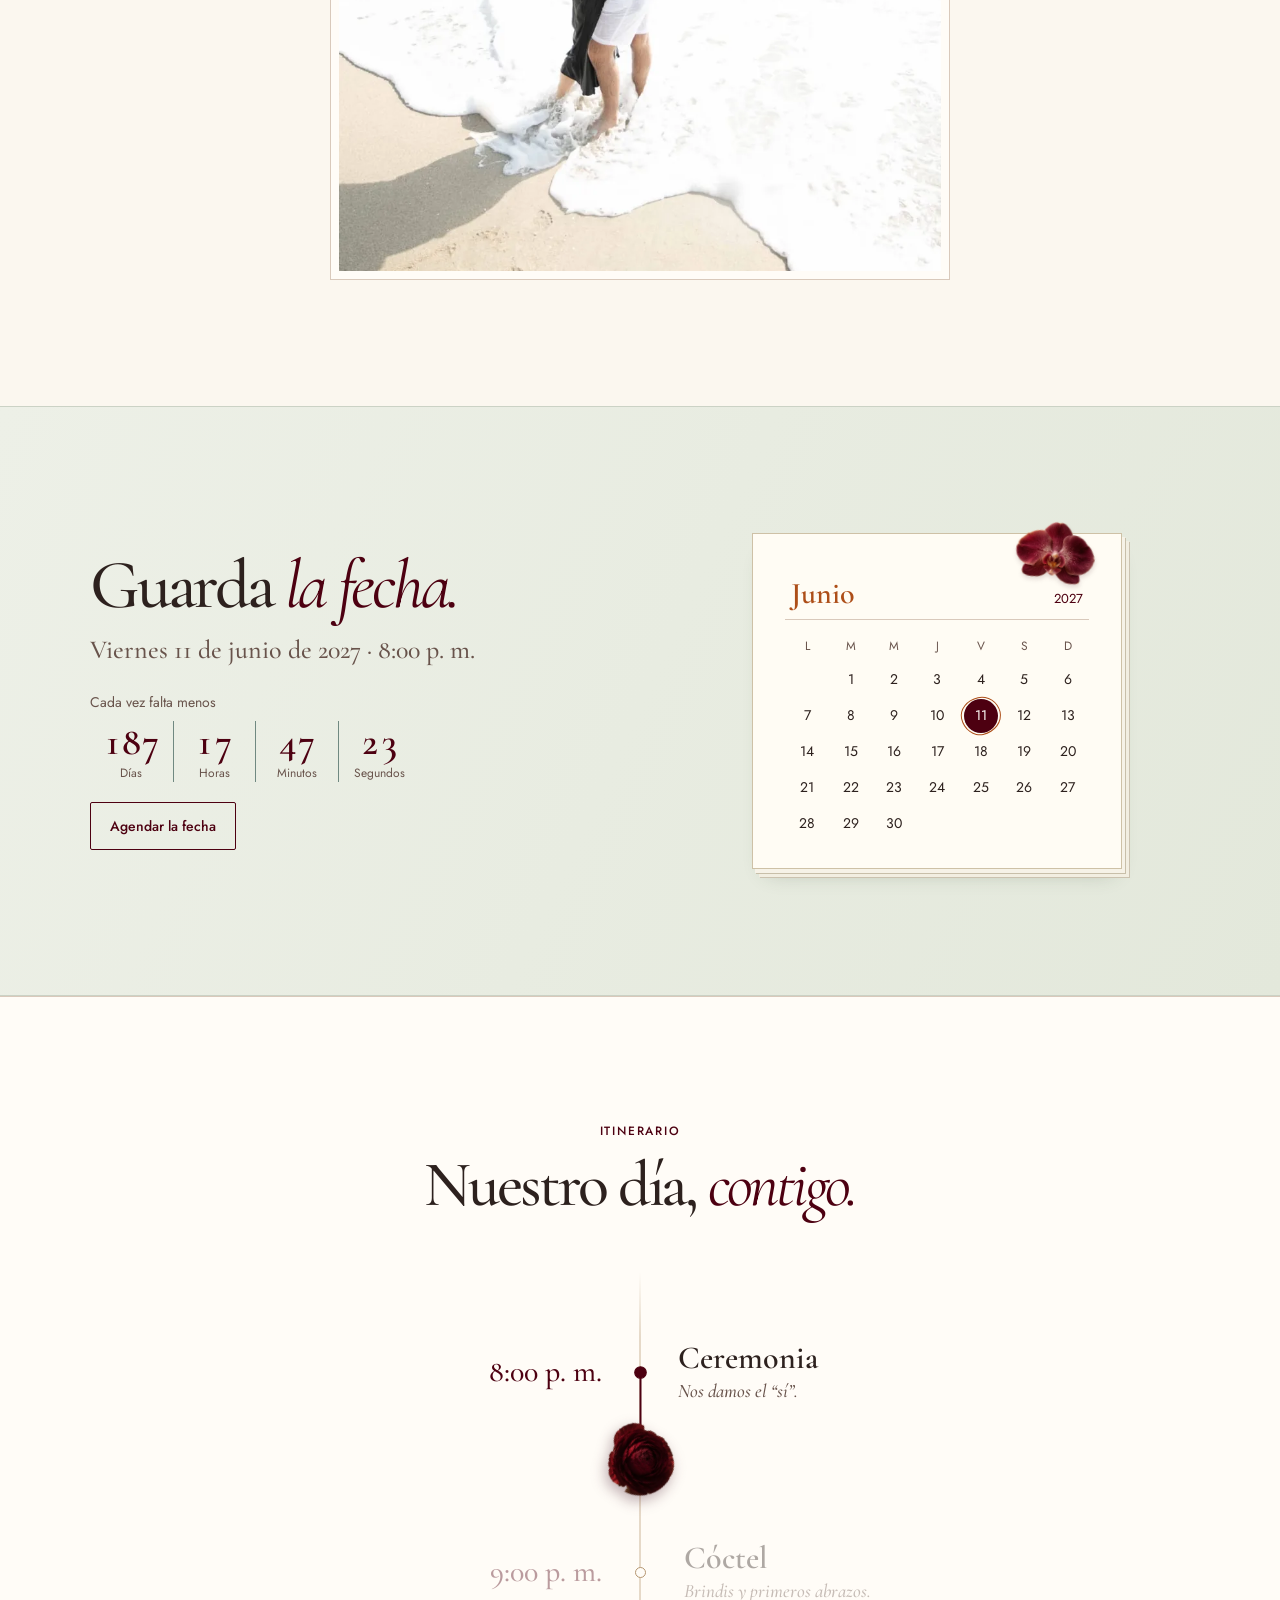
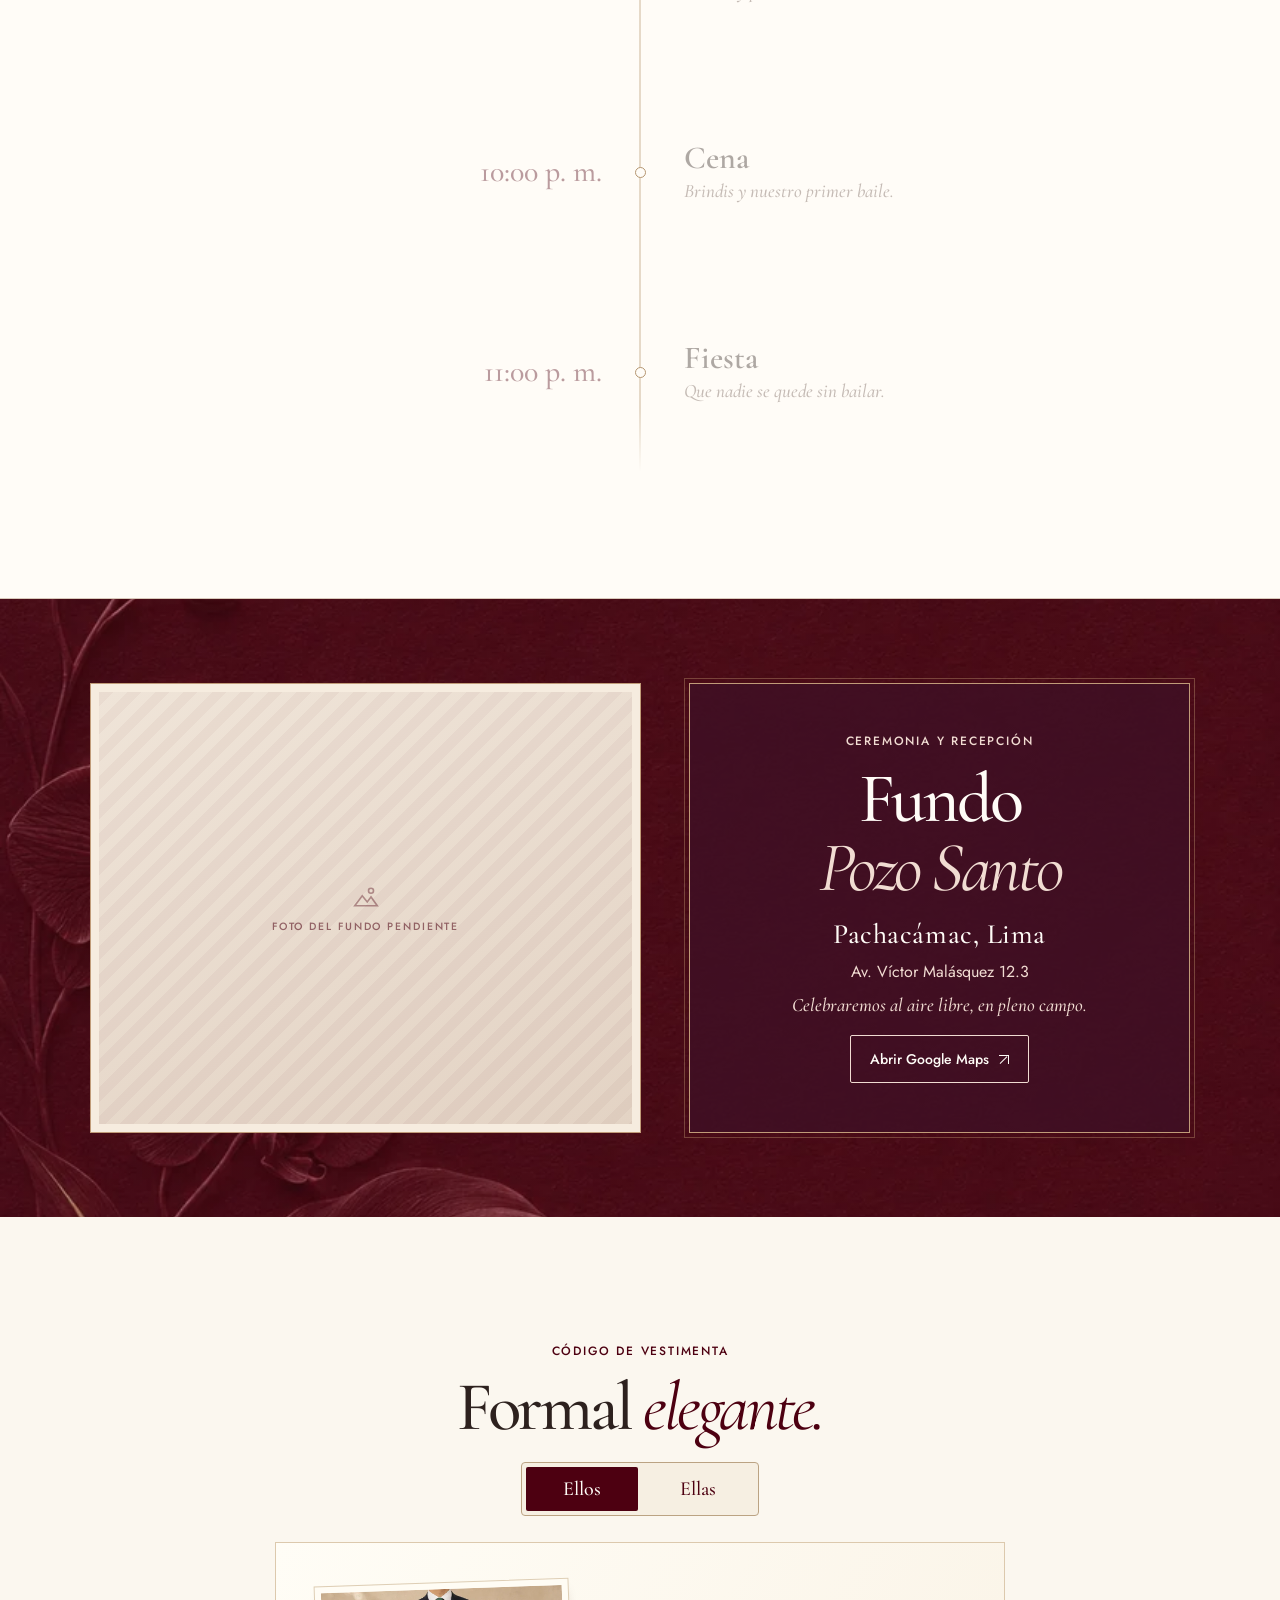
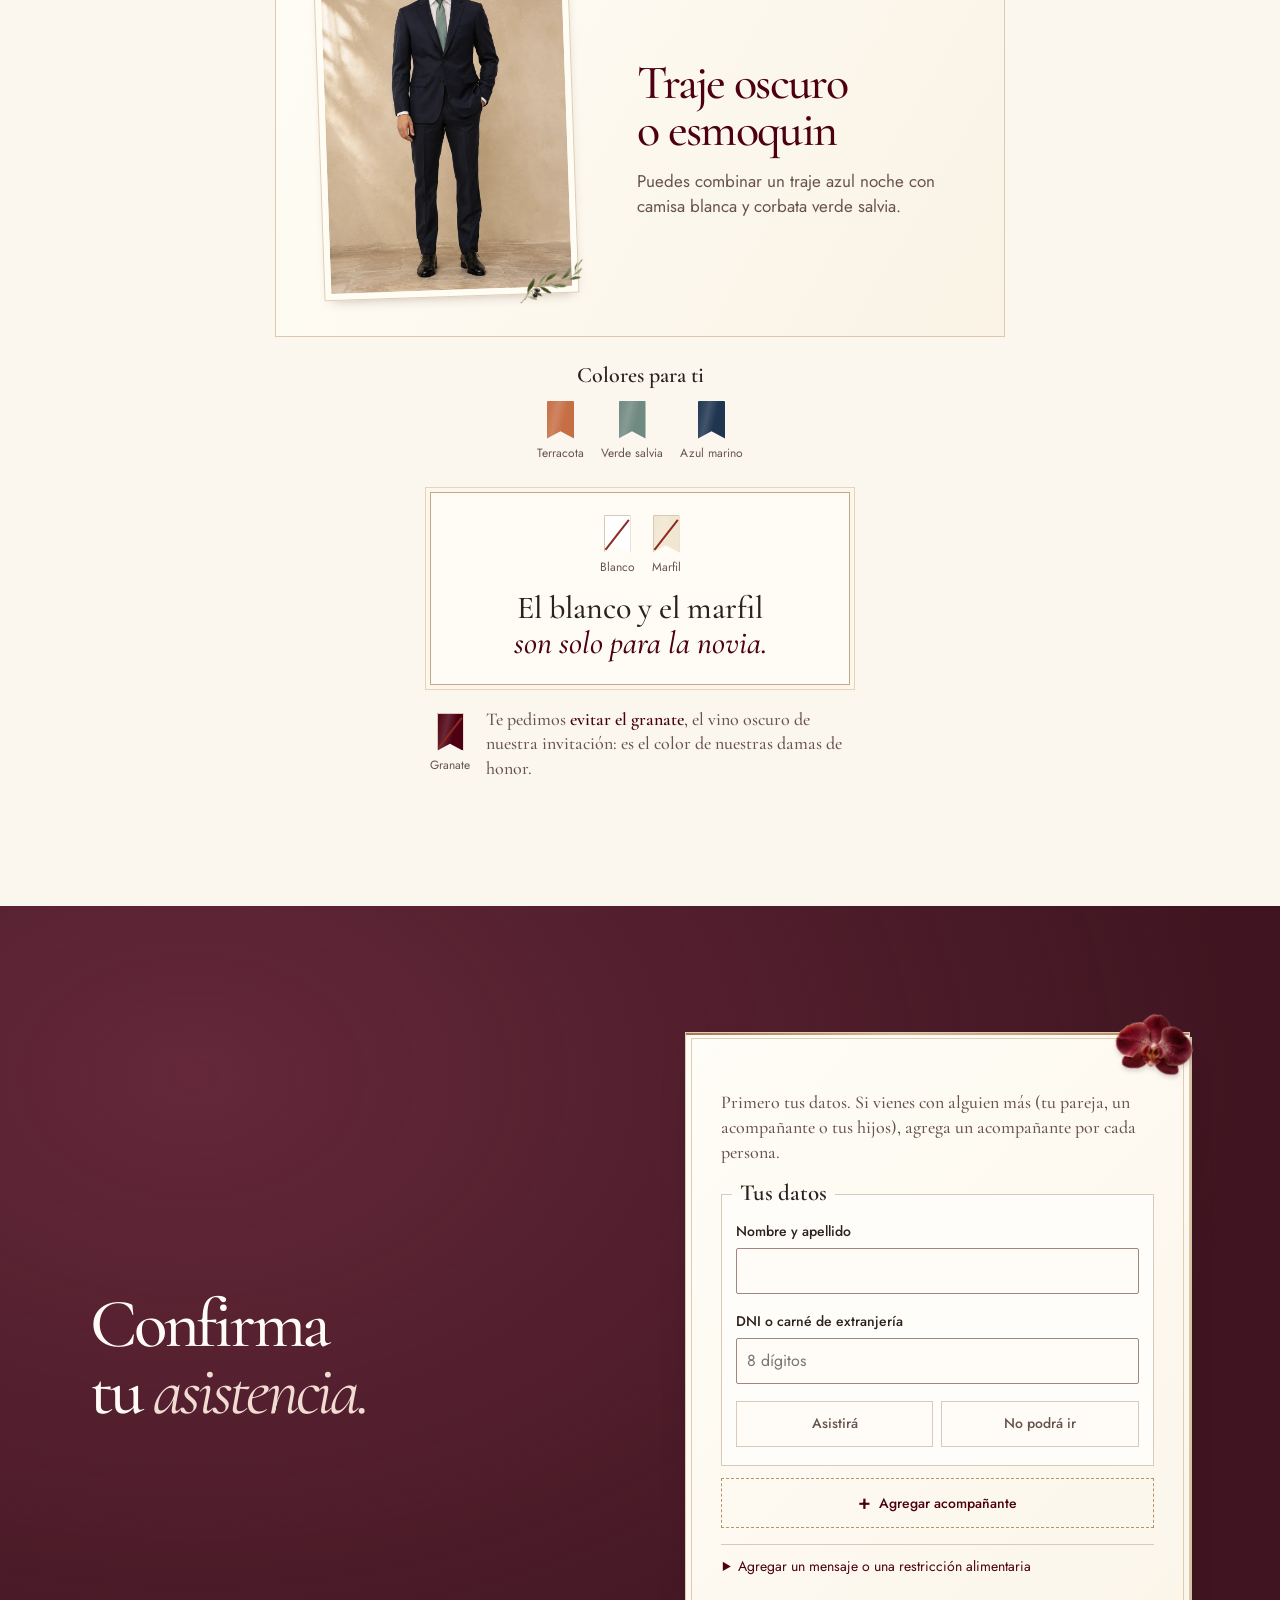
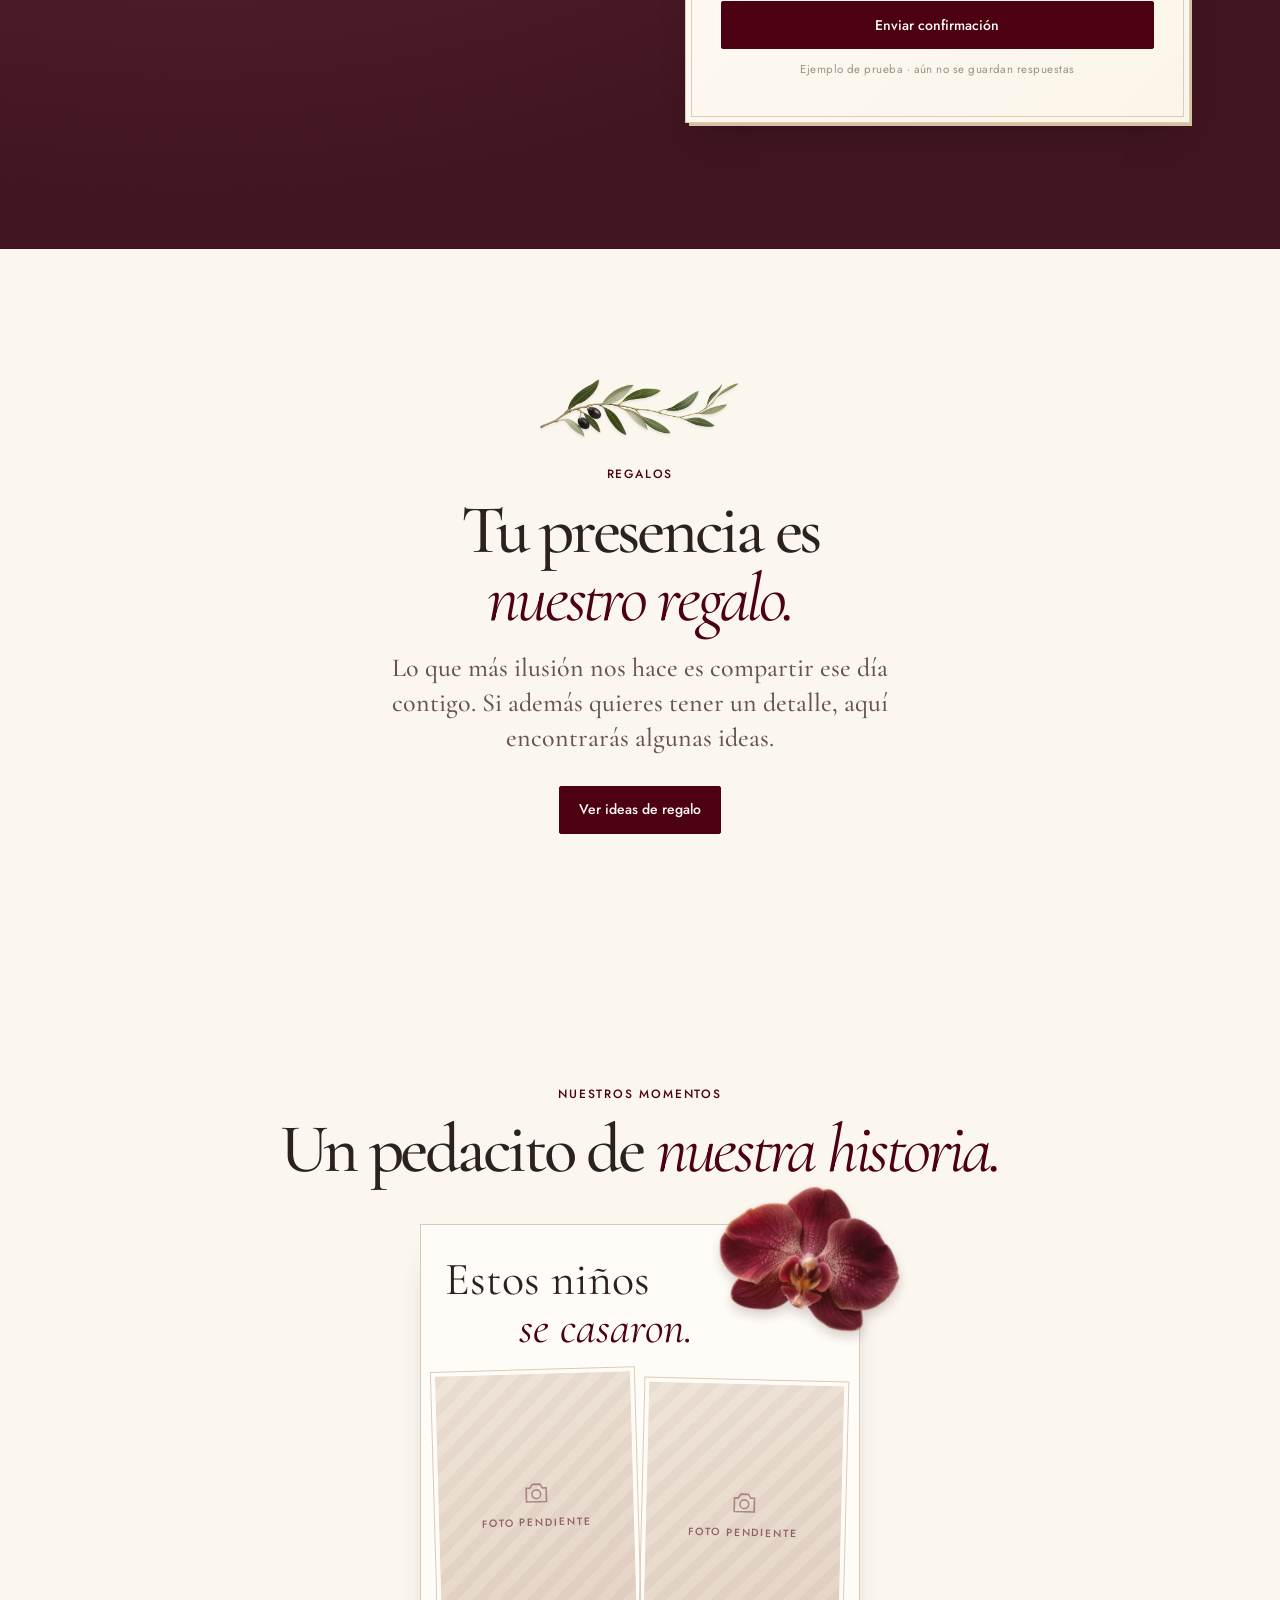
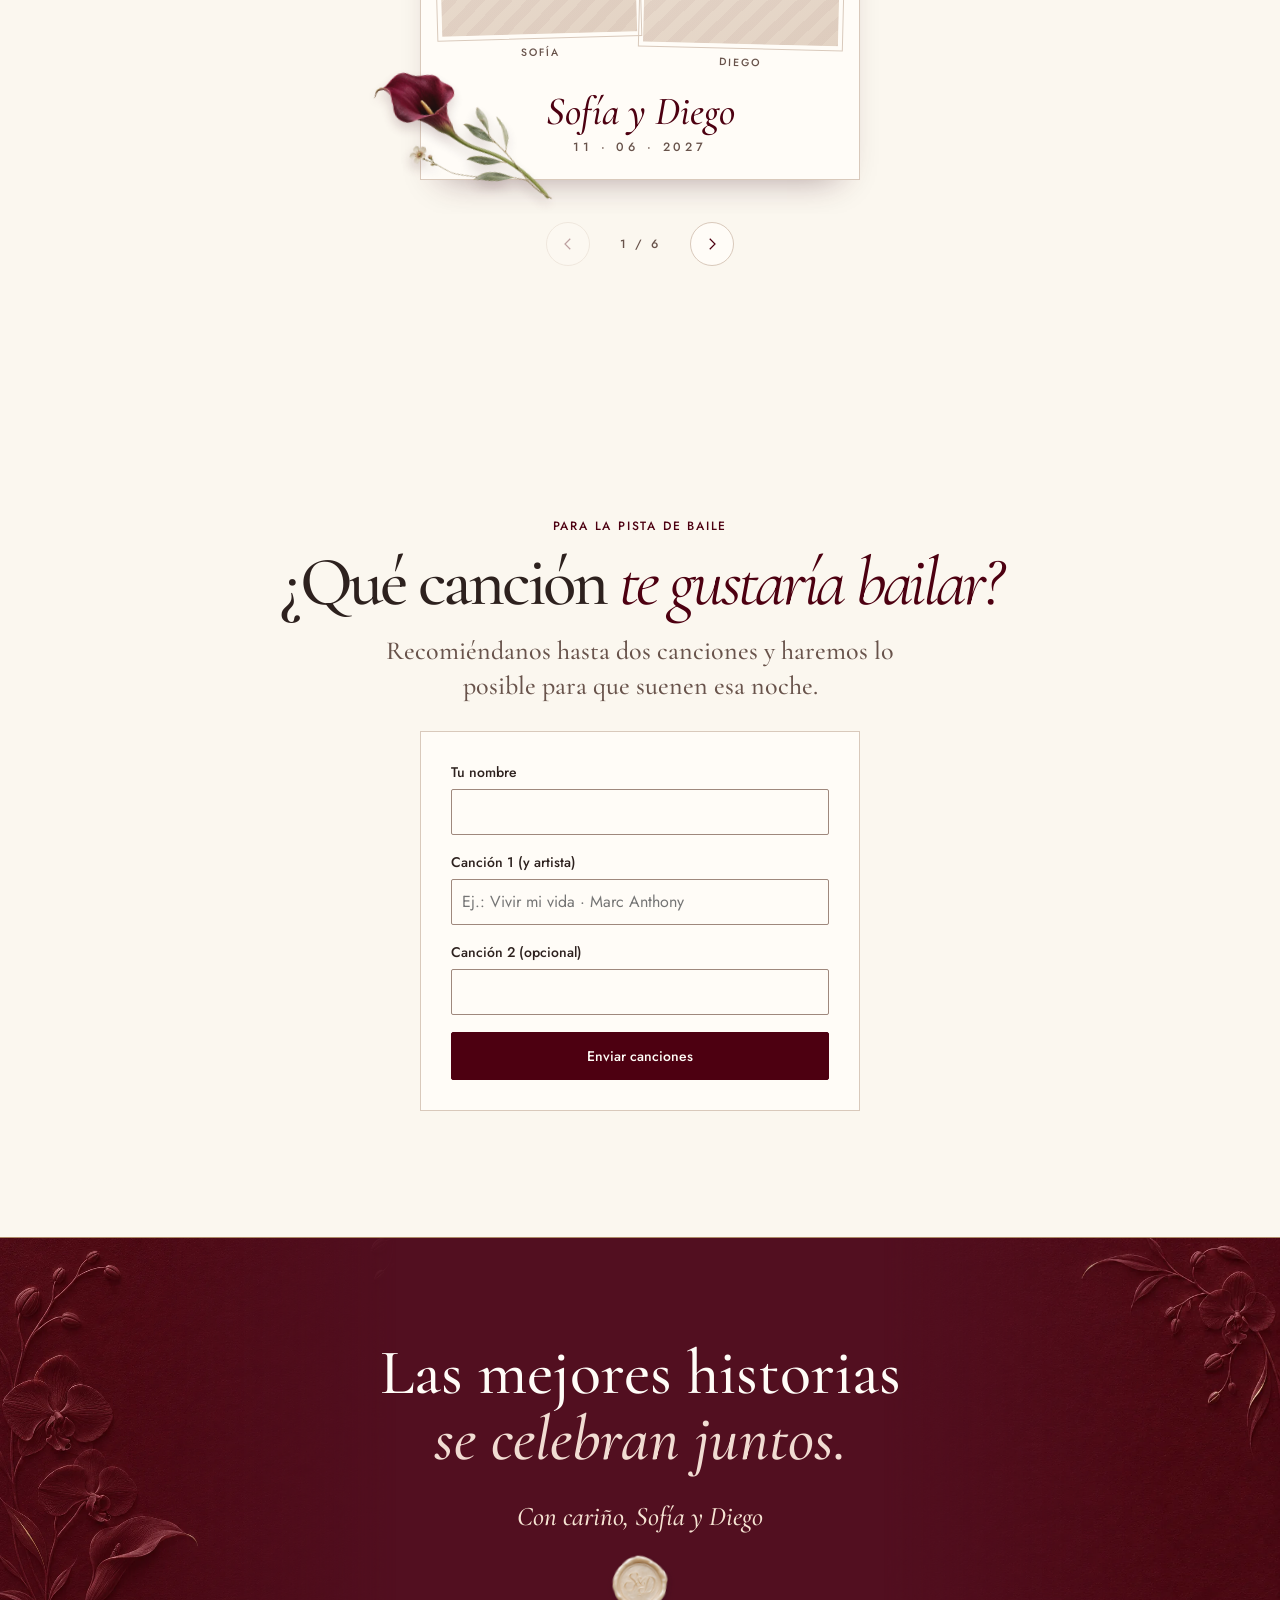
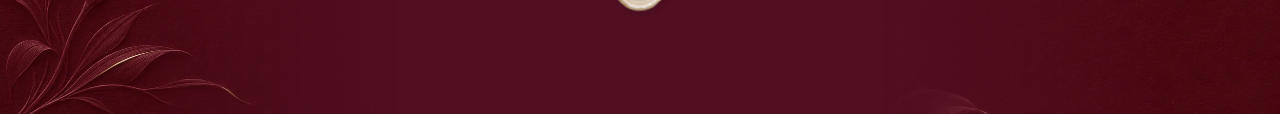
==== commit 0973d418: "Foto de portada más clara y acompañantes separados en la confirmación - Reemplaza la foto principal " ====
--- a/index.html
+++ b/index.html
@@ -15,7 +15,7 @@
 <link rel="stylesheet" href="interior-motion.css?v=jardin">
 <link rel="stylesheet" href="papeleria-cierre.css?v=jardin">
 <link rel="stylesheet" href="momentos.css?v=7">
-<link rel="stylesheet" href="experiencia.css?v=9">
+<link rel="stylesheet" href="experiencia.css?v=10">
 </head>
 <body>
 
@@ -327,9 +327,9 @@
         <p>Por favor confírmanos tu asistencia lo antes posible.</p>
       </div>
       <form class="letter" id="rsvpForm" novalidate>
-        <p class="rsvp-intro">Confirma por ti y por quienes vienen contigo: tu pareja, tu acompañante o tus hijos. Agrega una casilla por cada persona.</p>
+        <p class="rsvp-intro">Primero tus datos. Si vienes con alguien más (tu pareja, un acompañante o tus hijos), agrega un acompañante por cada persona.</p>
         <div class="people" id="people"></div>
-        <button type="button" class="add-person" id="addPerson"><span aria-hidden="true">+</span> Agregar otra persona</button>
+        <button type="button" class="add-person" id="addPerson"><span aria-hidden="true">+</span> Agregar acompañante</button>
         <details class="rsvp-optional">
           <summary>Agregar un mensaje o una restricción alimentaria</summary>
           <div class="field"><label for="fDiet">Restricción alimentaria</label><input id="fDiet" name="diet"></div>
@@ -400,10 +400,10 @@
 </button>
 <audio id="musicAudio" preload="none" loop></audio>
 
-<script src="config.js?v=8" defer></script>
+<script src="config.js?v=9" defer></script>
 <script src="invitacion.js?v=4" defer></script>
 <script src="experiencia.js?v=3" defer></script>
-<script src="confirmacion.js?v=4" defer></script>
+<script src="confirmacion.js?v=5" defer></script>
 <script src="interior-motion.js?v=2" defer></script>
 <script src="vestimenta.js?v=guia" defer></script>
 <script src="momentos.js?v=4" defer></script>
--- a/experiencia.css
+++ b/experiencia.css
@@ -255,3 +255,7 @@
 .hero-photo img { object-position: 46% 32%; }
 .story-photos img { object-position: 50% 58%; }
 .moment-photo img { object-position: var(--pos, 50% 50%); }
+
+/* ===== Acompañantes separados del invitado ===== */
+.extras-title { margin: 14px 0 -2px; padding-top: 14px; border-top: 1px solid var(--rule); color: var(--wine); font: 500 11.5px/1 var(--sans); letter-spacing: .2em; text-transform: uppercase; }
+.people .pass-extra { background: #fbf6ee; border-style: dashed; }
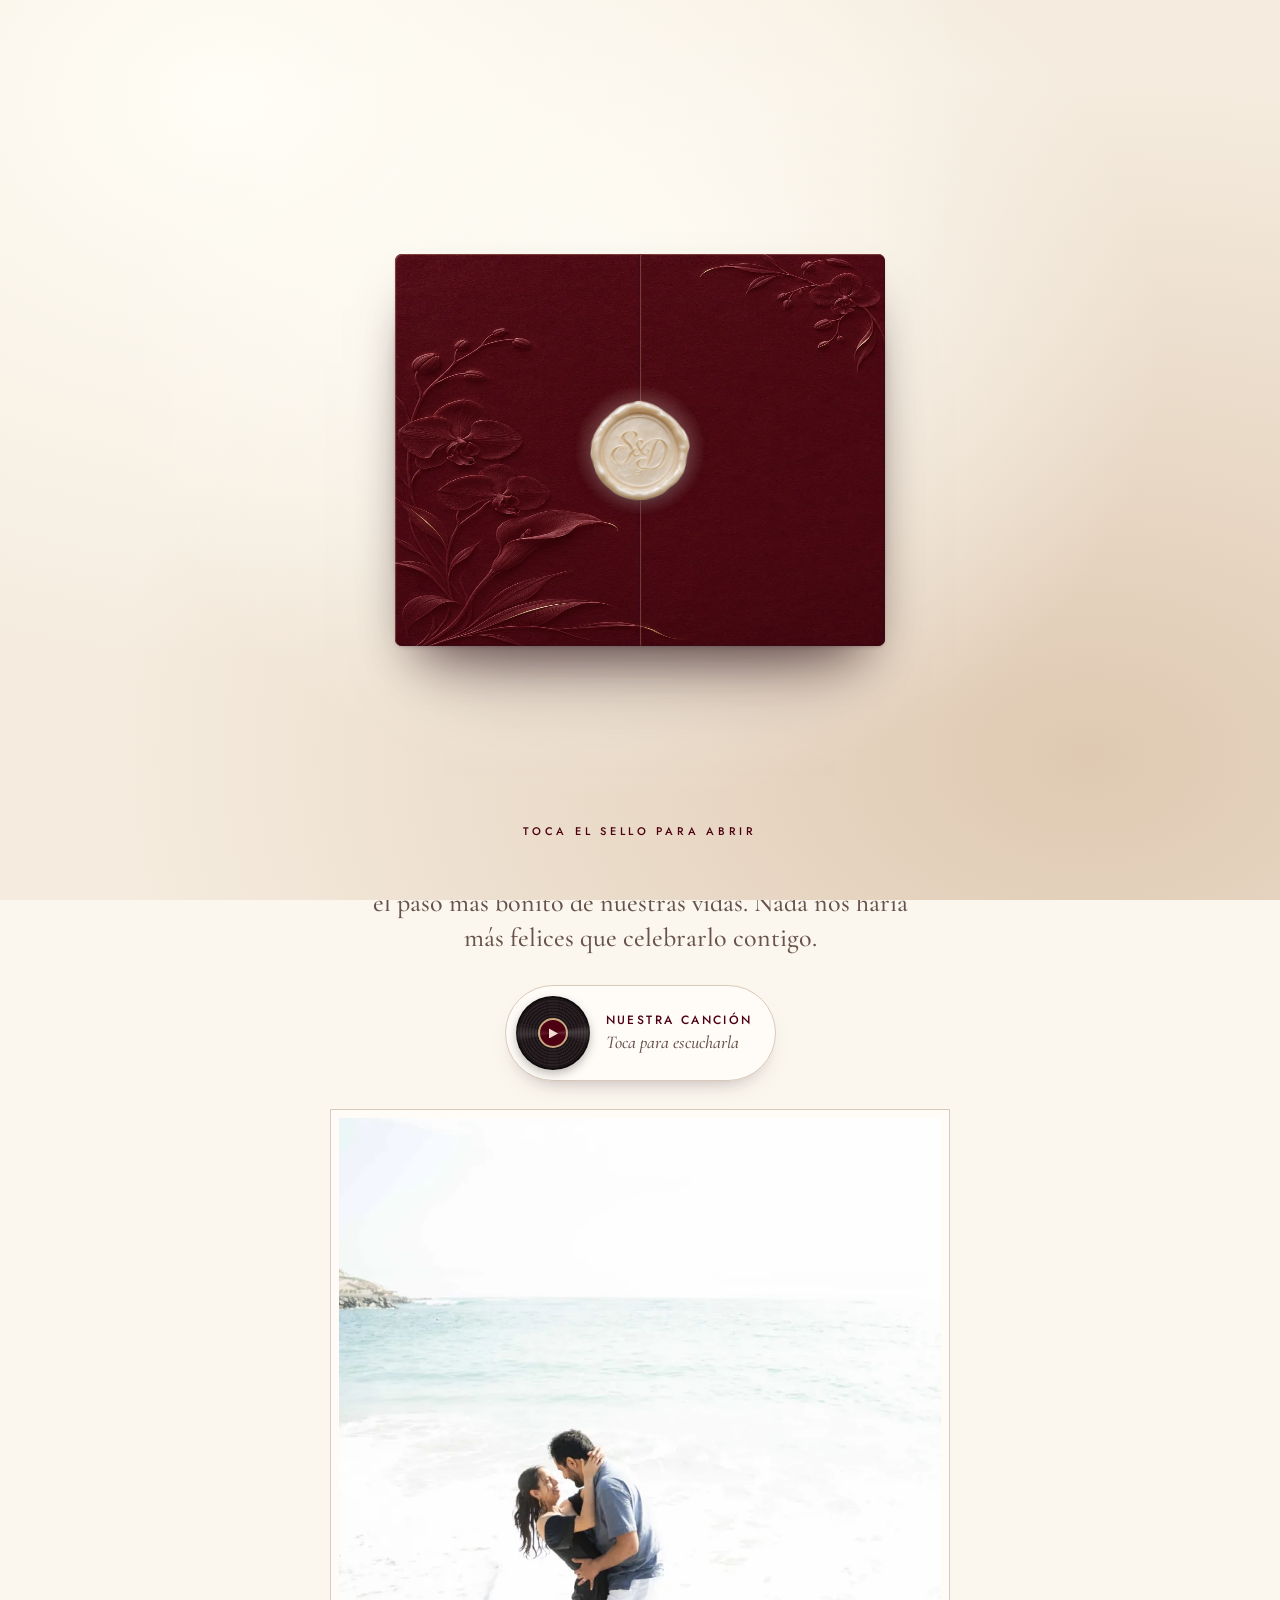
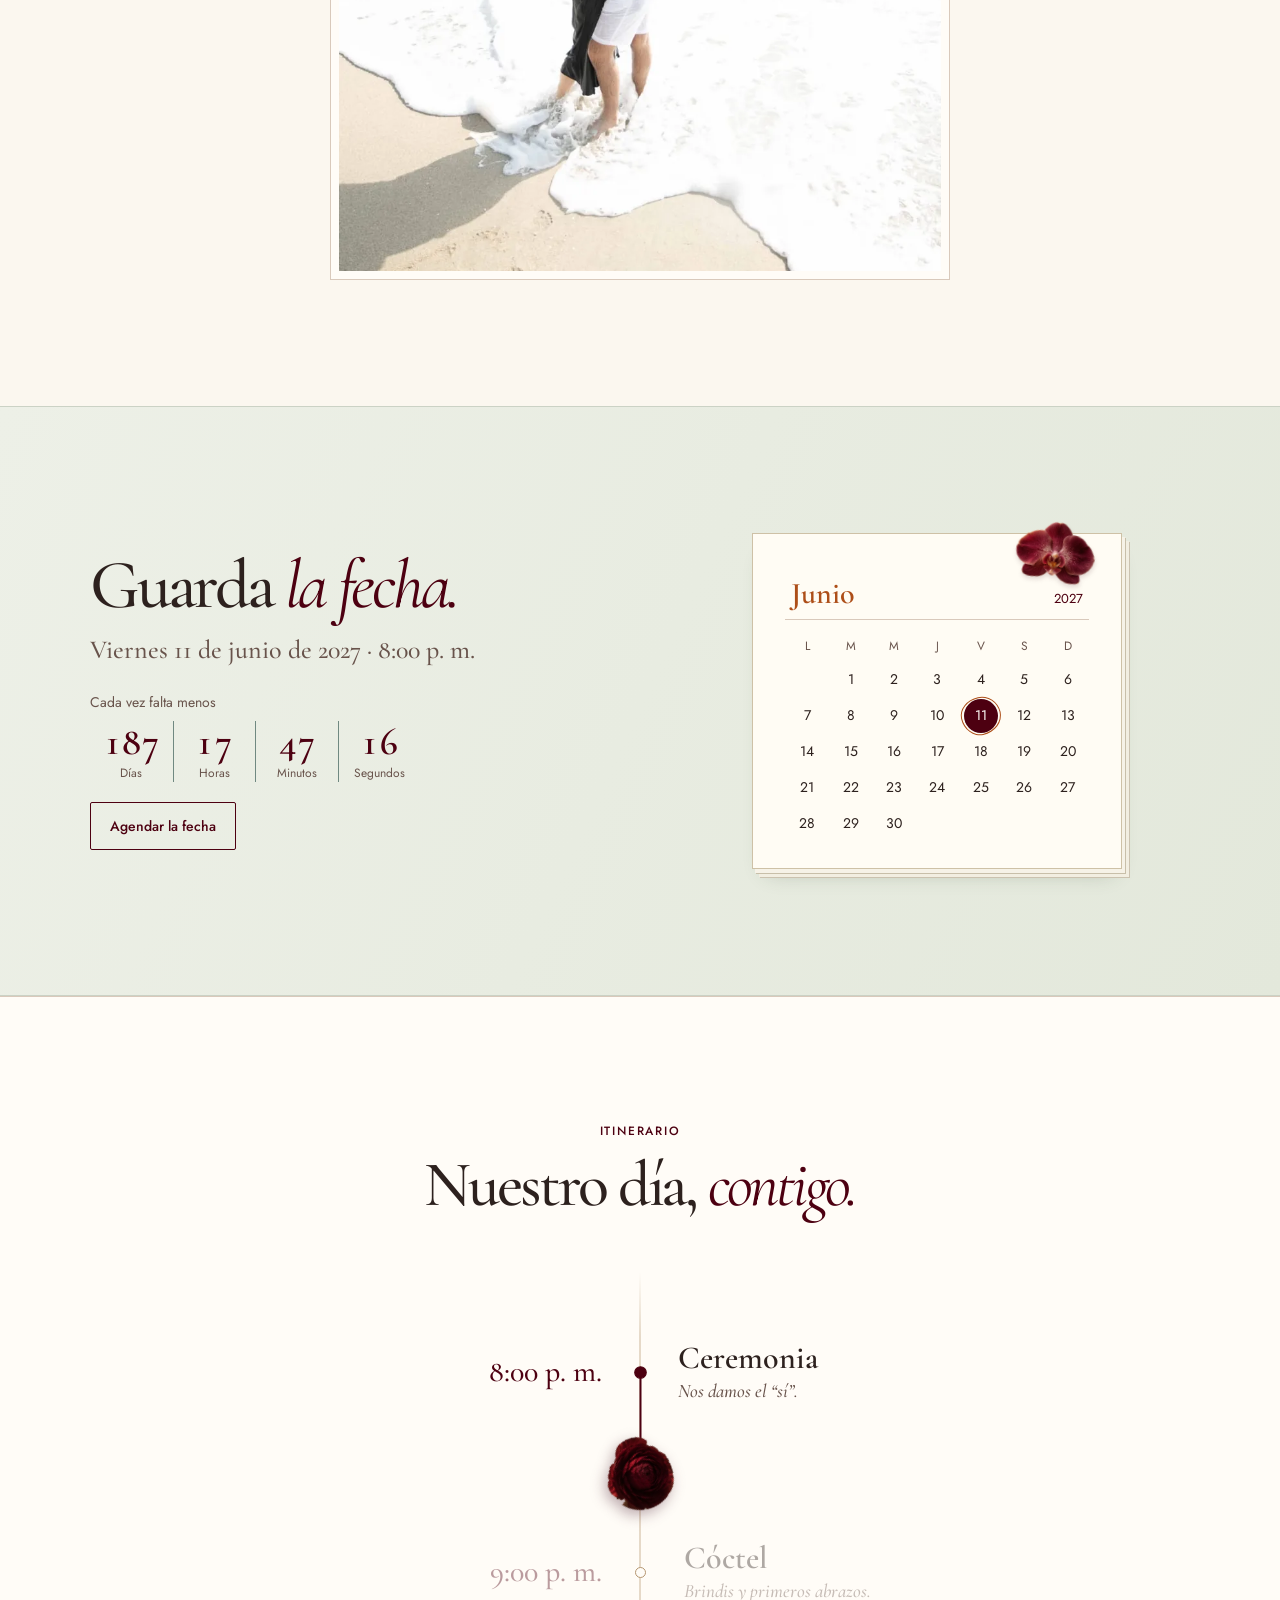
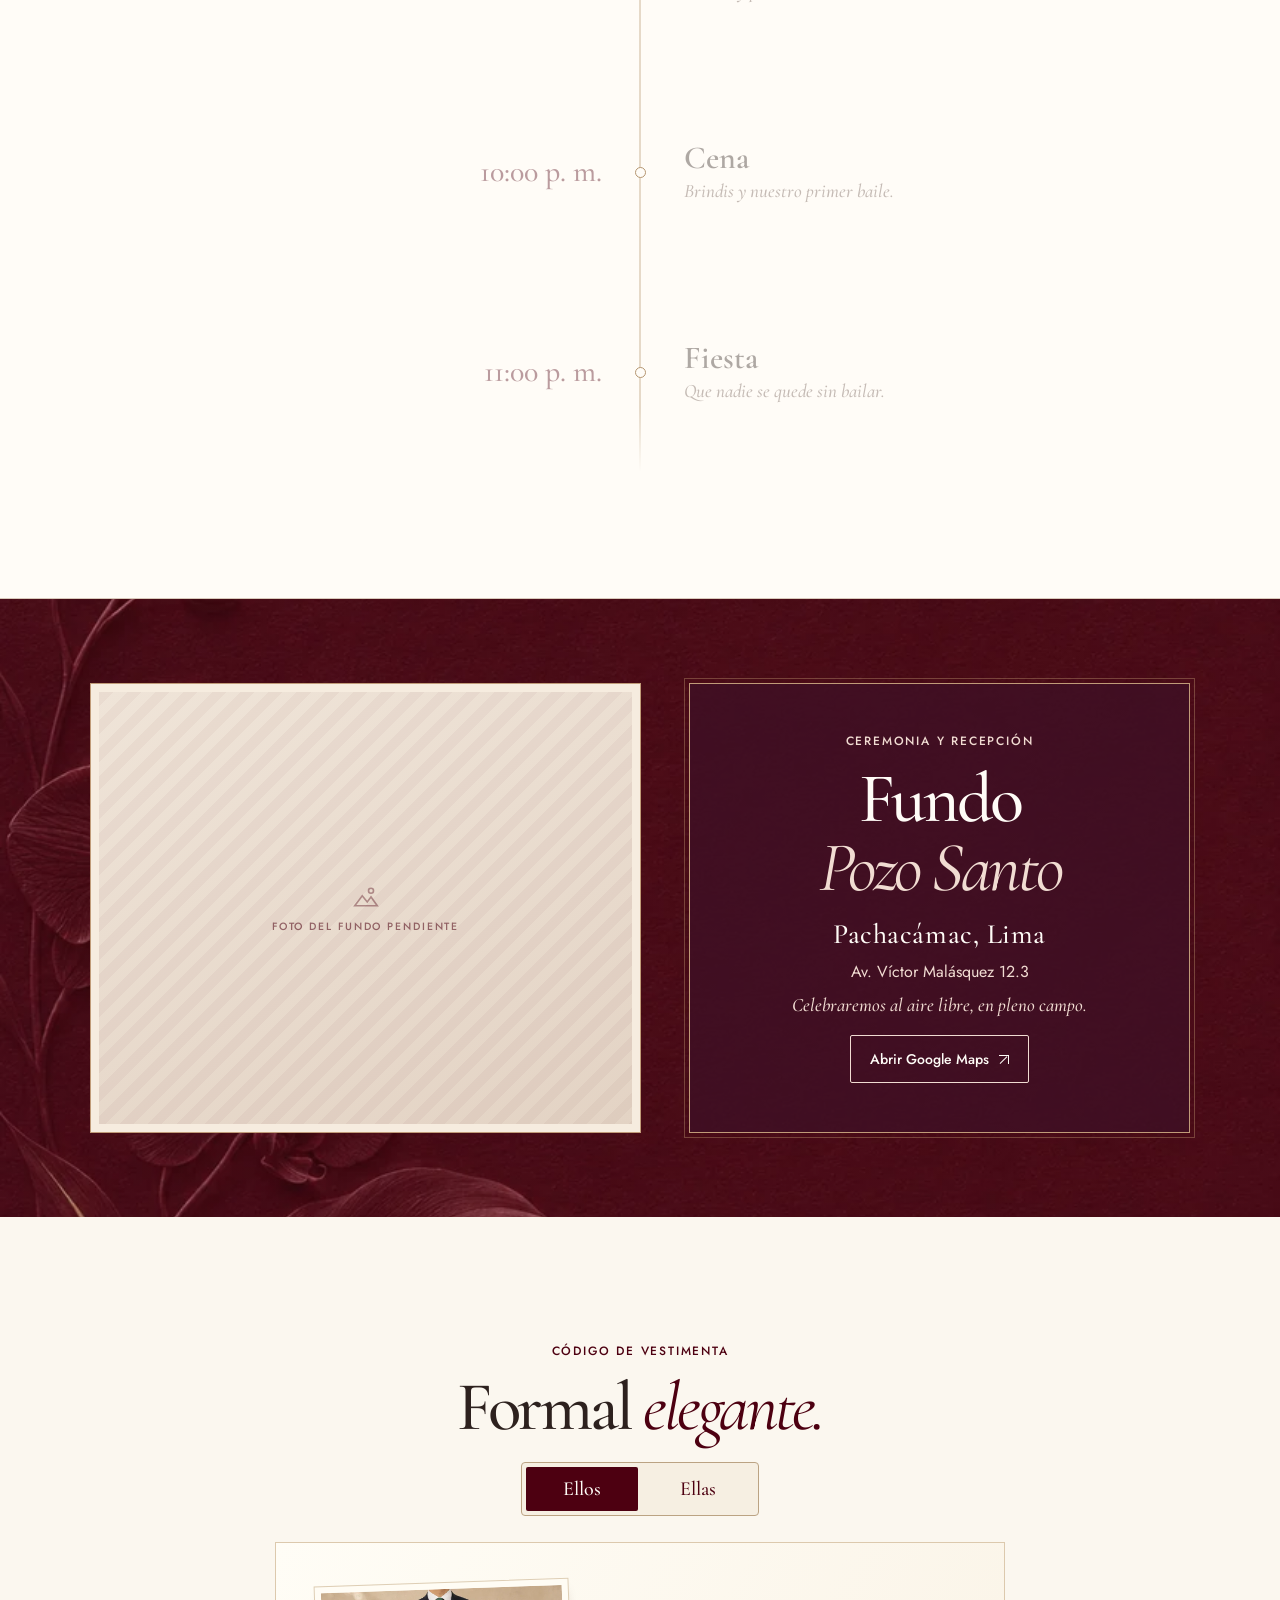
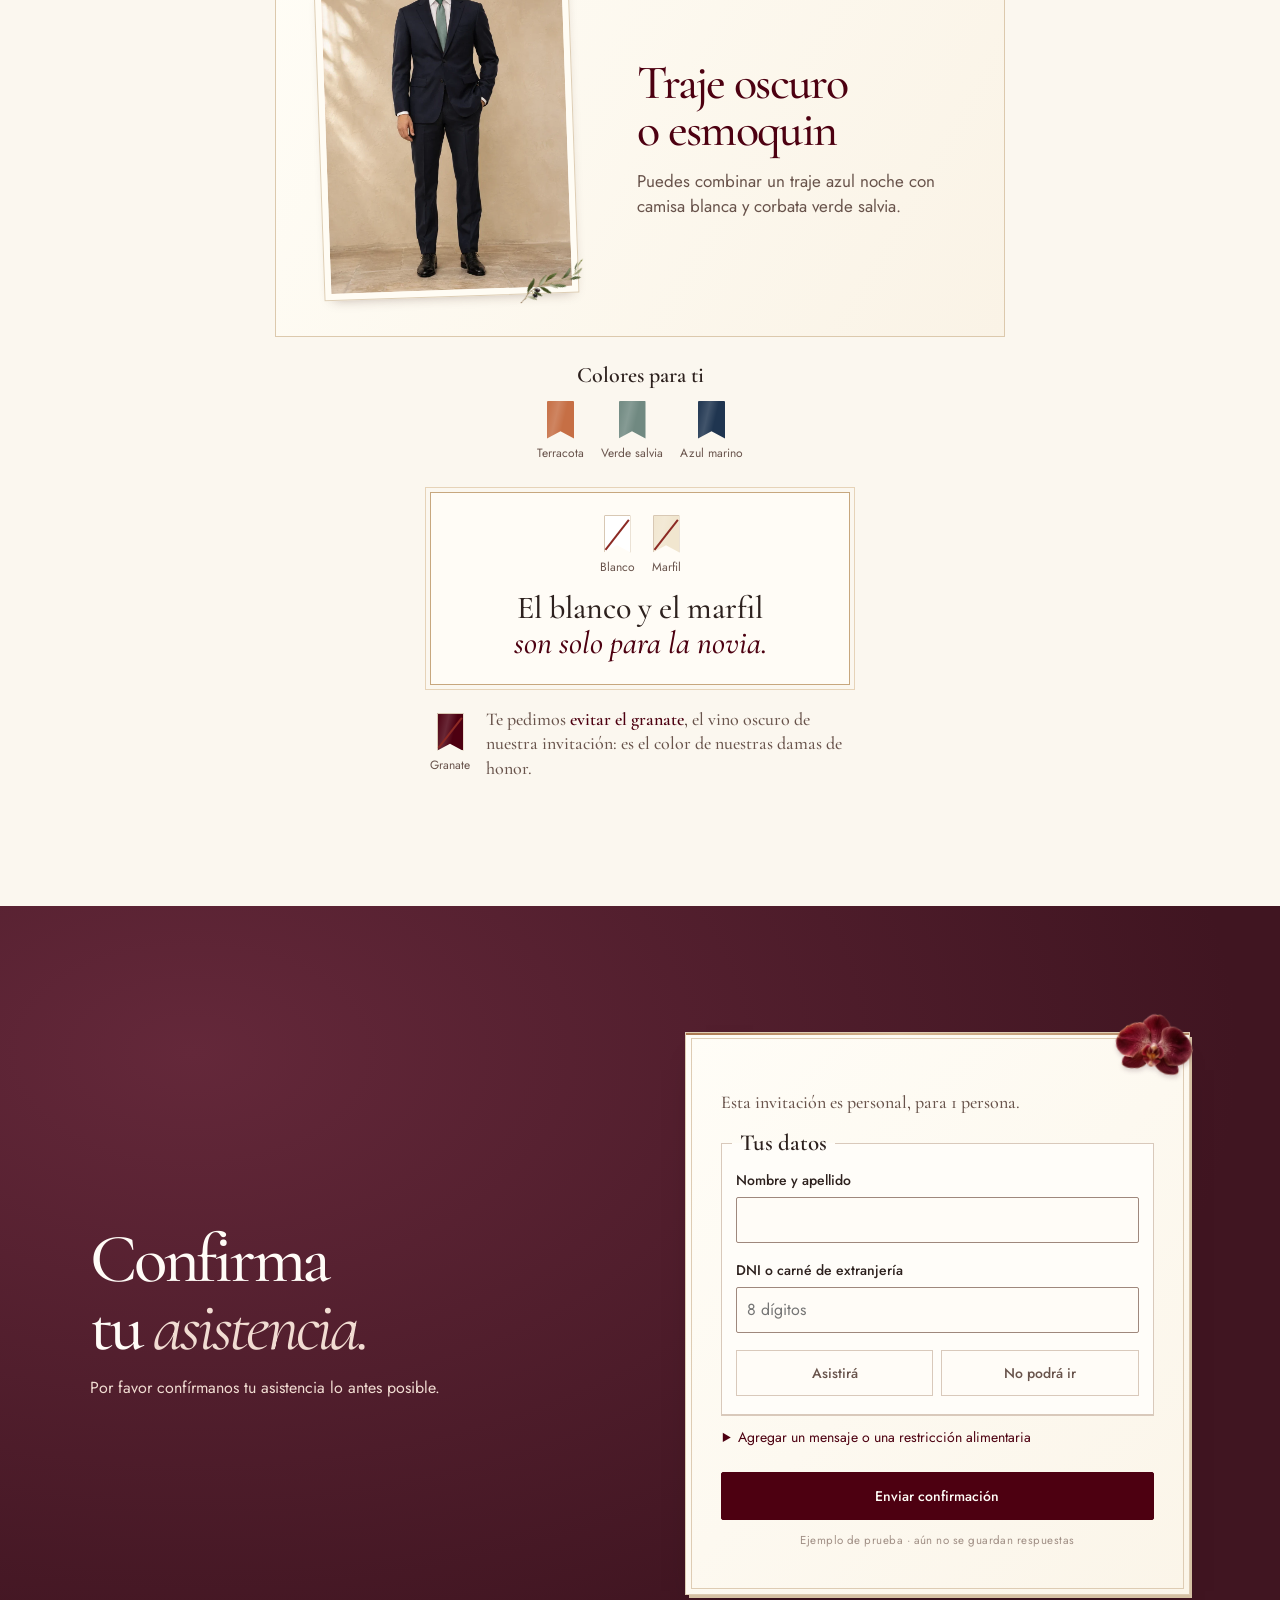
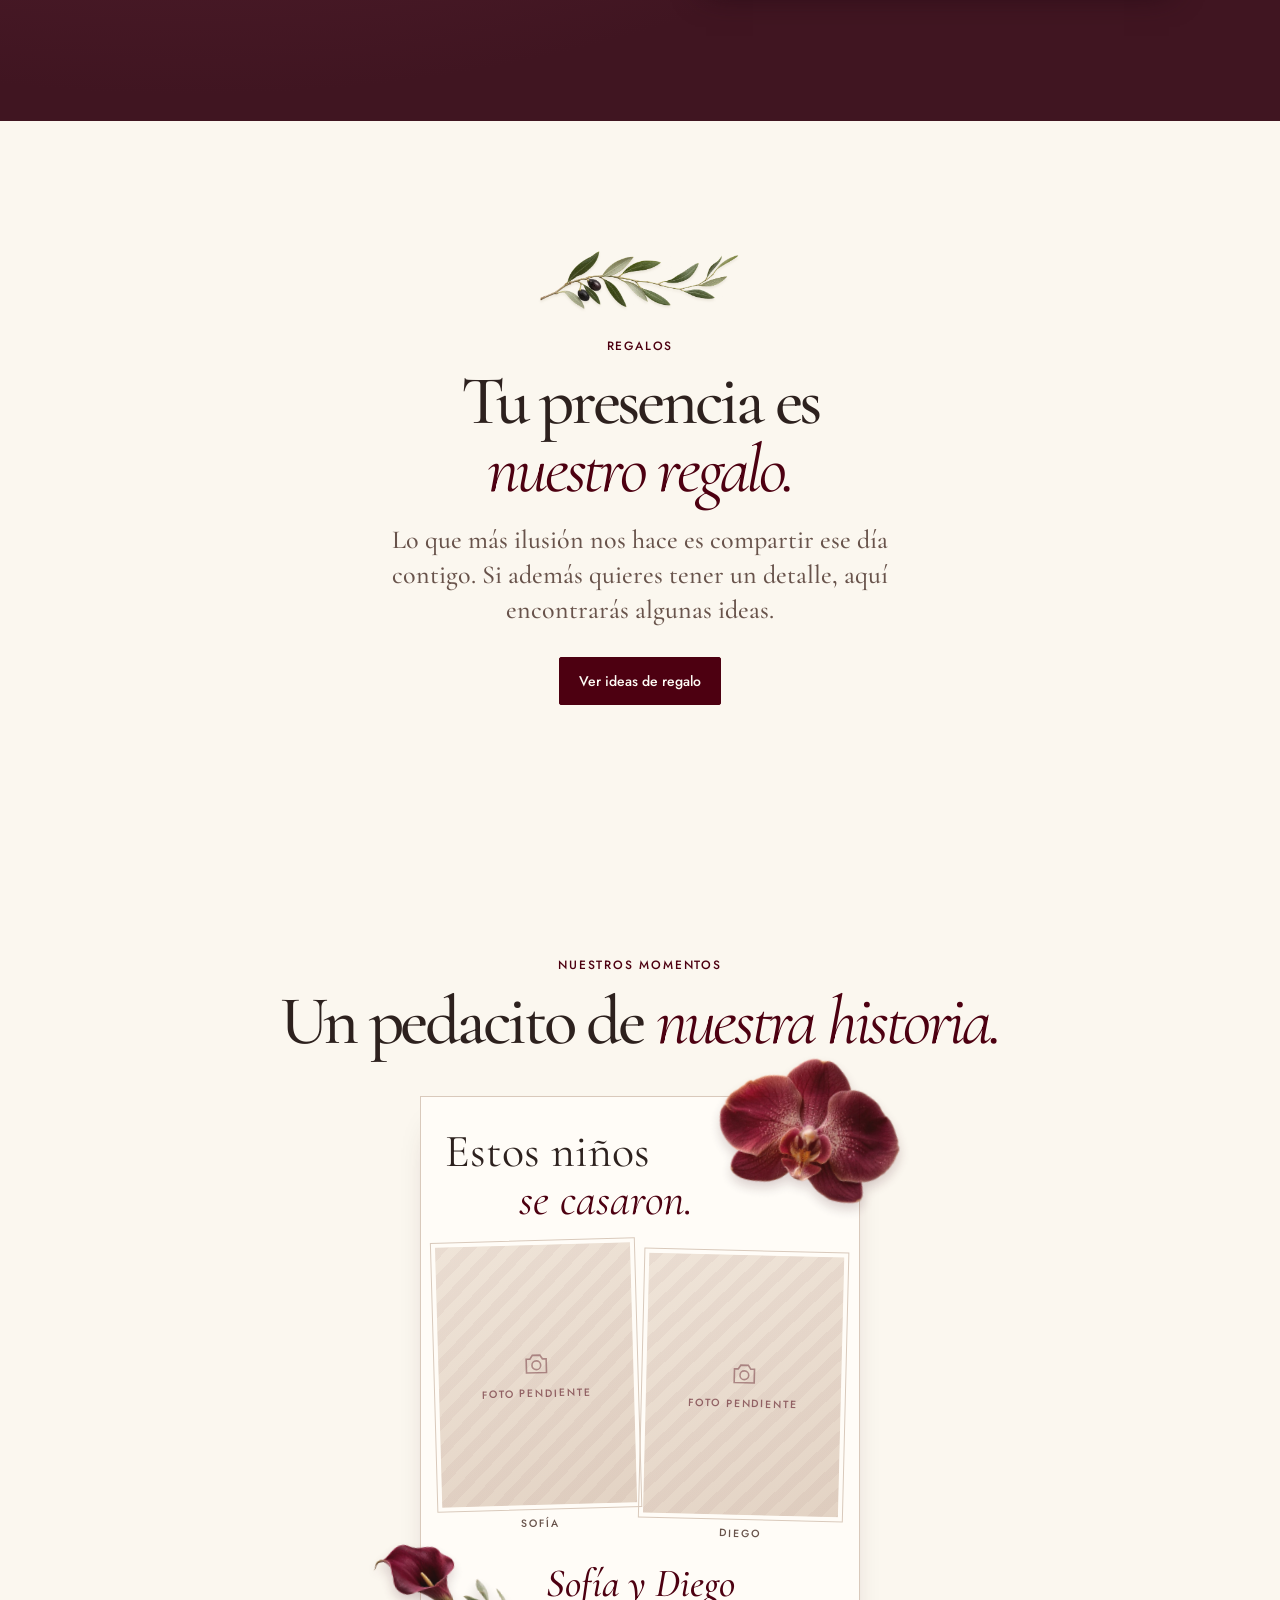
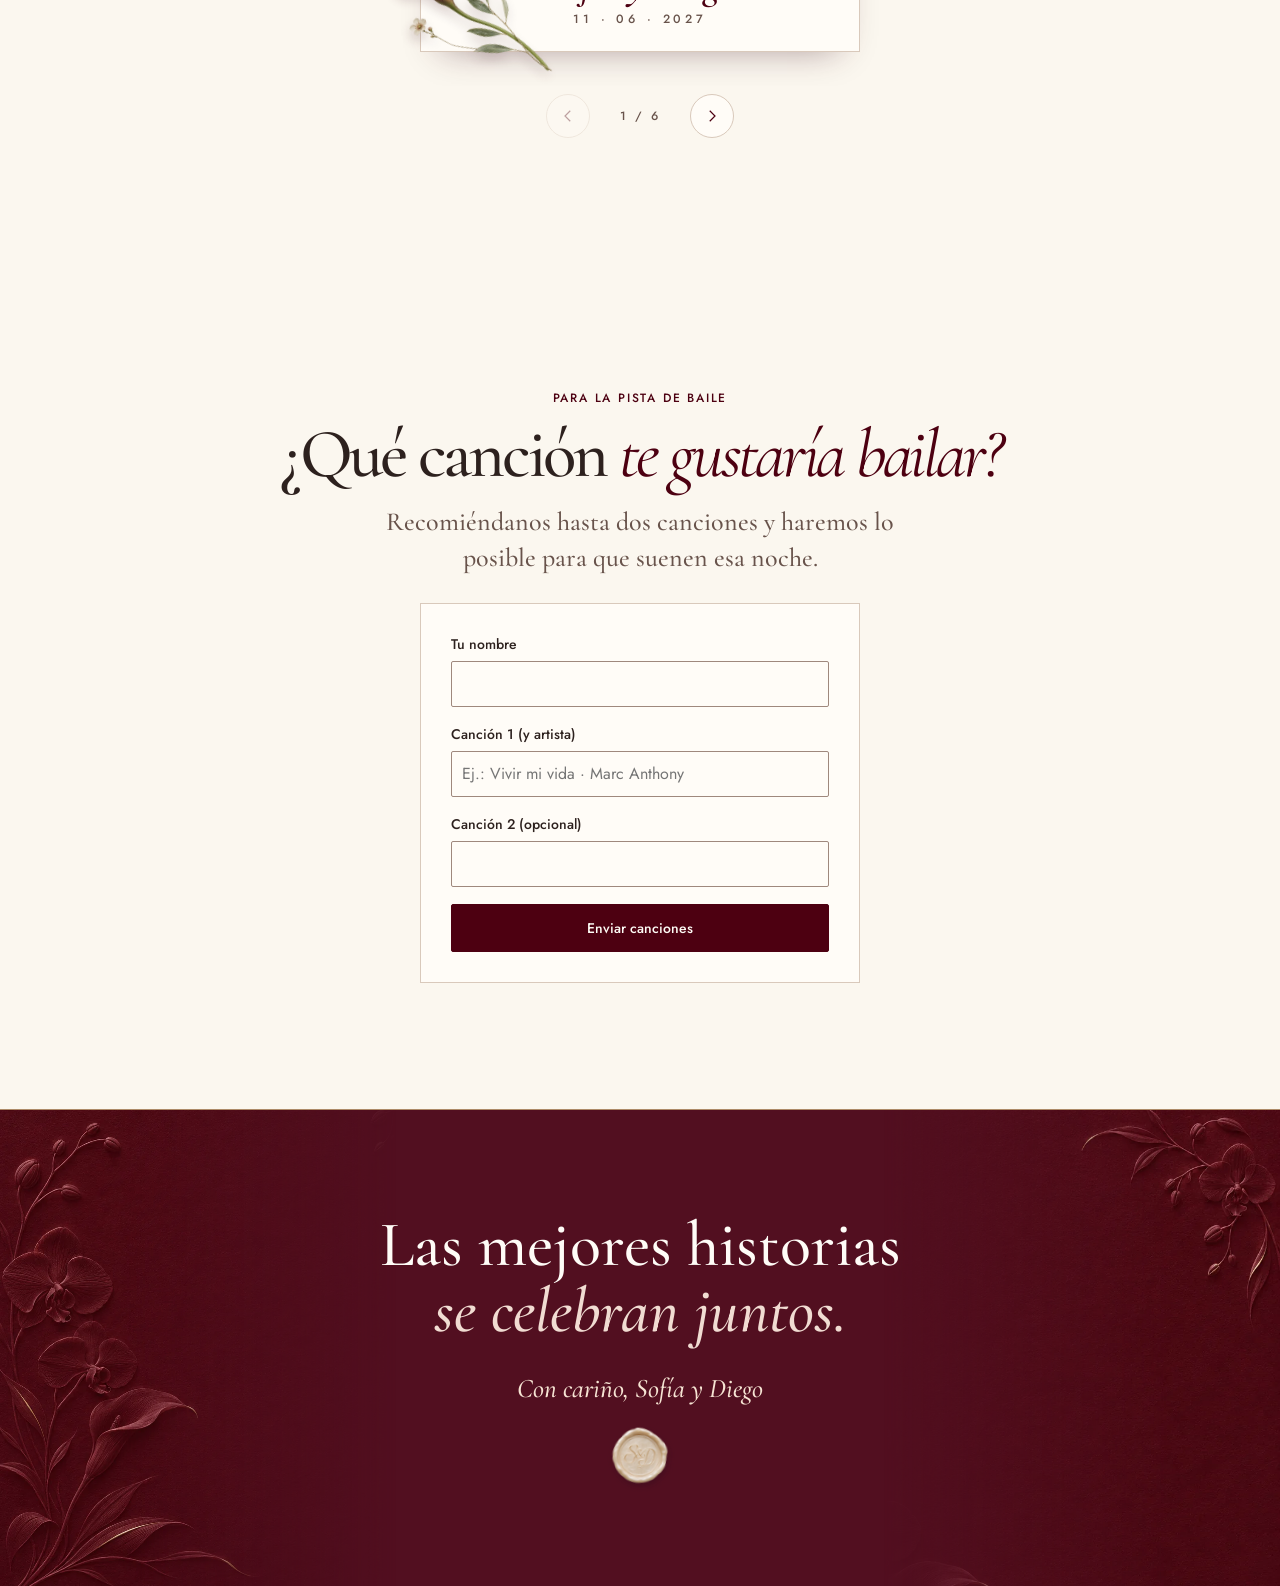
==== commit edec275b: "Links por cantidad de personas y flores pegadas al marco - Cada link (?i=código) permite confirmar 1" ====
--- a/index.html
+++ b/index.html
@@ -15,7 +15,7 @@
 <link rel="stylesheet" href="interior-motion.css?v=jardin">
 <link rel="stylesheet" href="papeleria-cierre.css?v=jardin">
 <link rel="stylesheet" href="momentos.css?v=7">
-<link rel="stylesheet" href="experiencia.css?v=10">
+<link rel="stylesheet" href="experiencia.css?v=11">
 </head>
 <body>
 
@@ -400,10 +400,10 @@
 </button>
 <audio id="musicAudio" preload="none" loop></audio>
 
-<script src="config.js?v=9" defer></script>
+<script src="config.js?v=10" defer></script>
 <script src="invitacion.js?v=4" defer></script>
 <script src="experiencia.js?v=3" defer></script>
-<script src="confirmacion.js?v=5" defer></script>
+<script src="confirmacion.js?v=6" defer></script>
 <script src="interior-motion.js?v=2" defer></script>
 <script src="vestimenta.js?v=guia" defer></script>
 <script src="momentos.js?v=4" defer></script>
--- a/experiencia.css
+++ b/experiencia.css
@@ -259,3 +259,9 @@
 /* ===== Acompañantes separados del invitado ===== */
 .extras-title { margin: 14px 0 -2px; padding-top: 14px; border-top: 1px solid var(--rule); color: var(--wine); font: 500 11.5px/1 var(--sans); letter-spacing: .2em; text-transform: uppercase; }
 .people .pass-extra { background: #fbf6ee; border-style: dashed; }
+
+/* ===== Flores de la esquina pegadas al marco (no chocan con «Nos casamos») ===== */
+@media (max-width: 760px) {
+  .hero .flor-cascada { width: 26%; top: -4.5%; right: -6.5%; transform-origin: 80% 4%; transform: rotate(7deg); }
+  .hero .hero-copy .kicker::before, .hero .hero-copy .kicker::after { width: clamp(14px, 4vw, 22px); }
+}
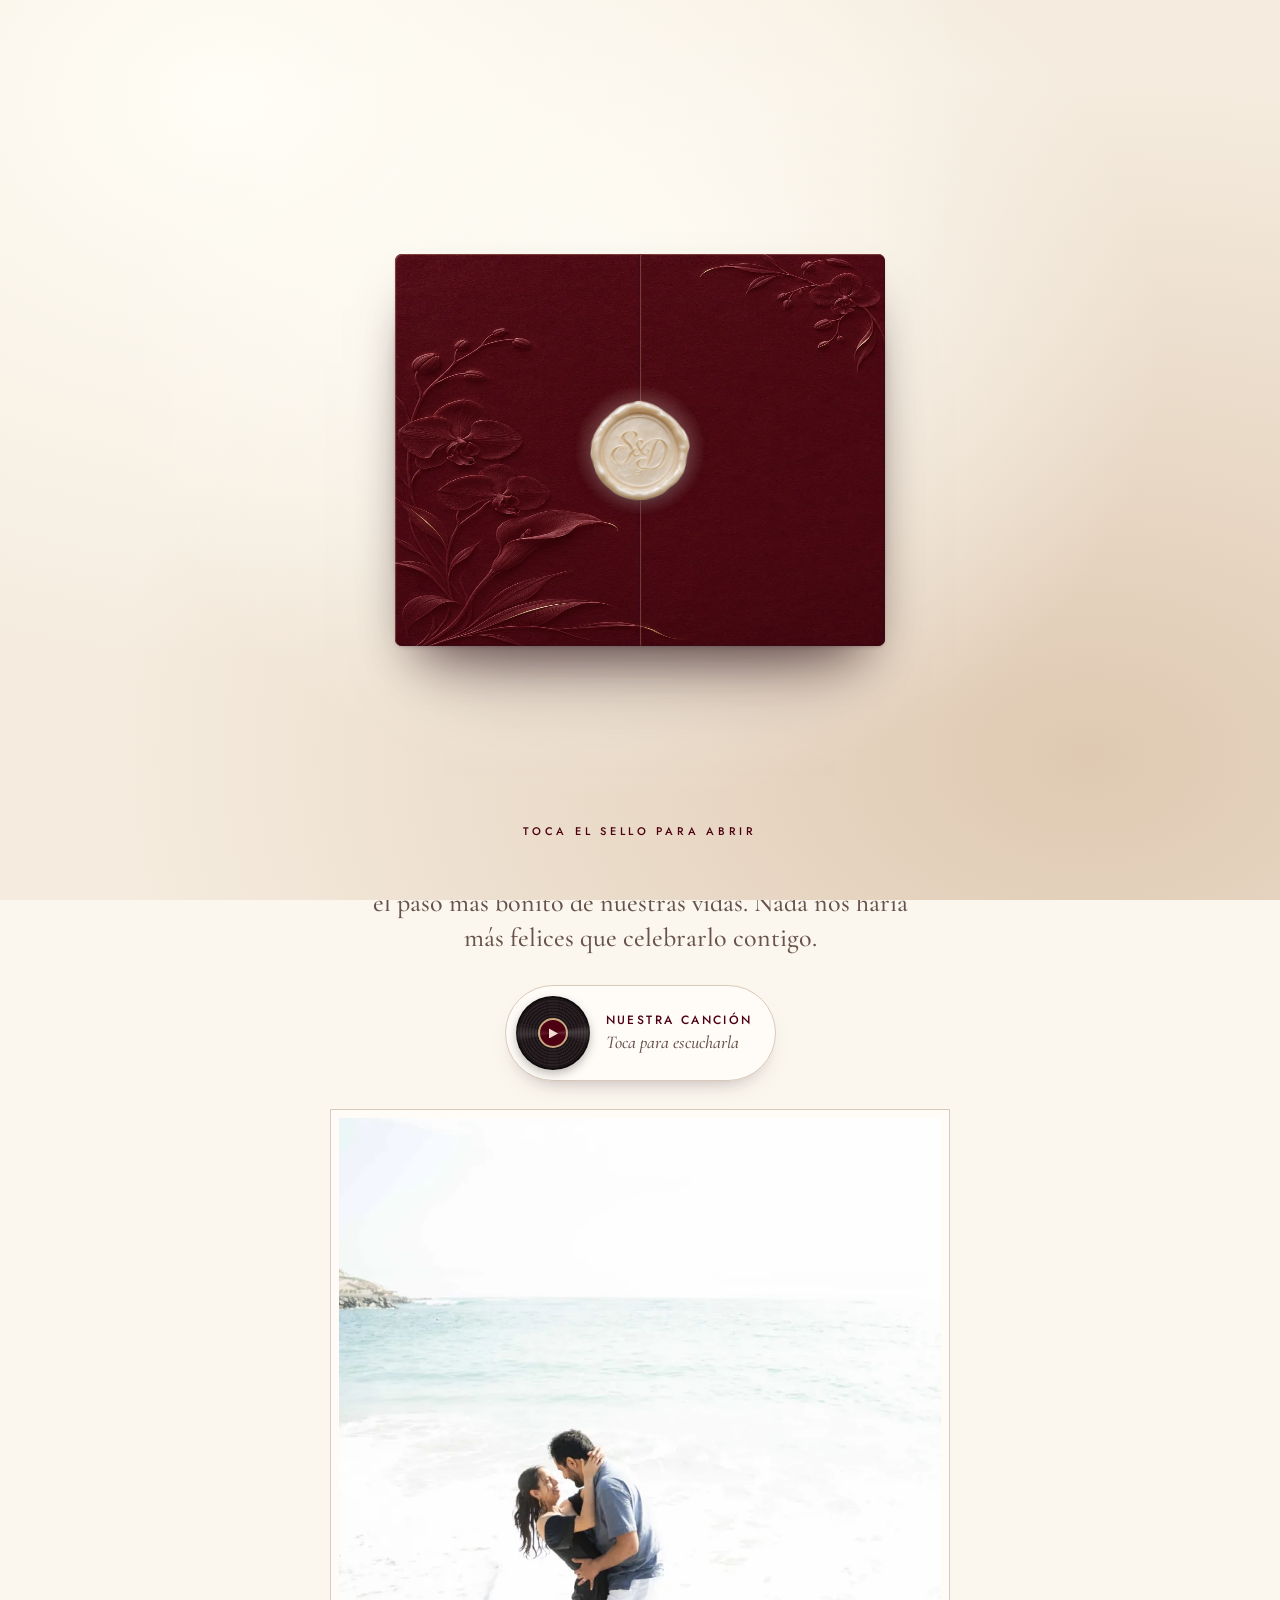
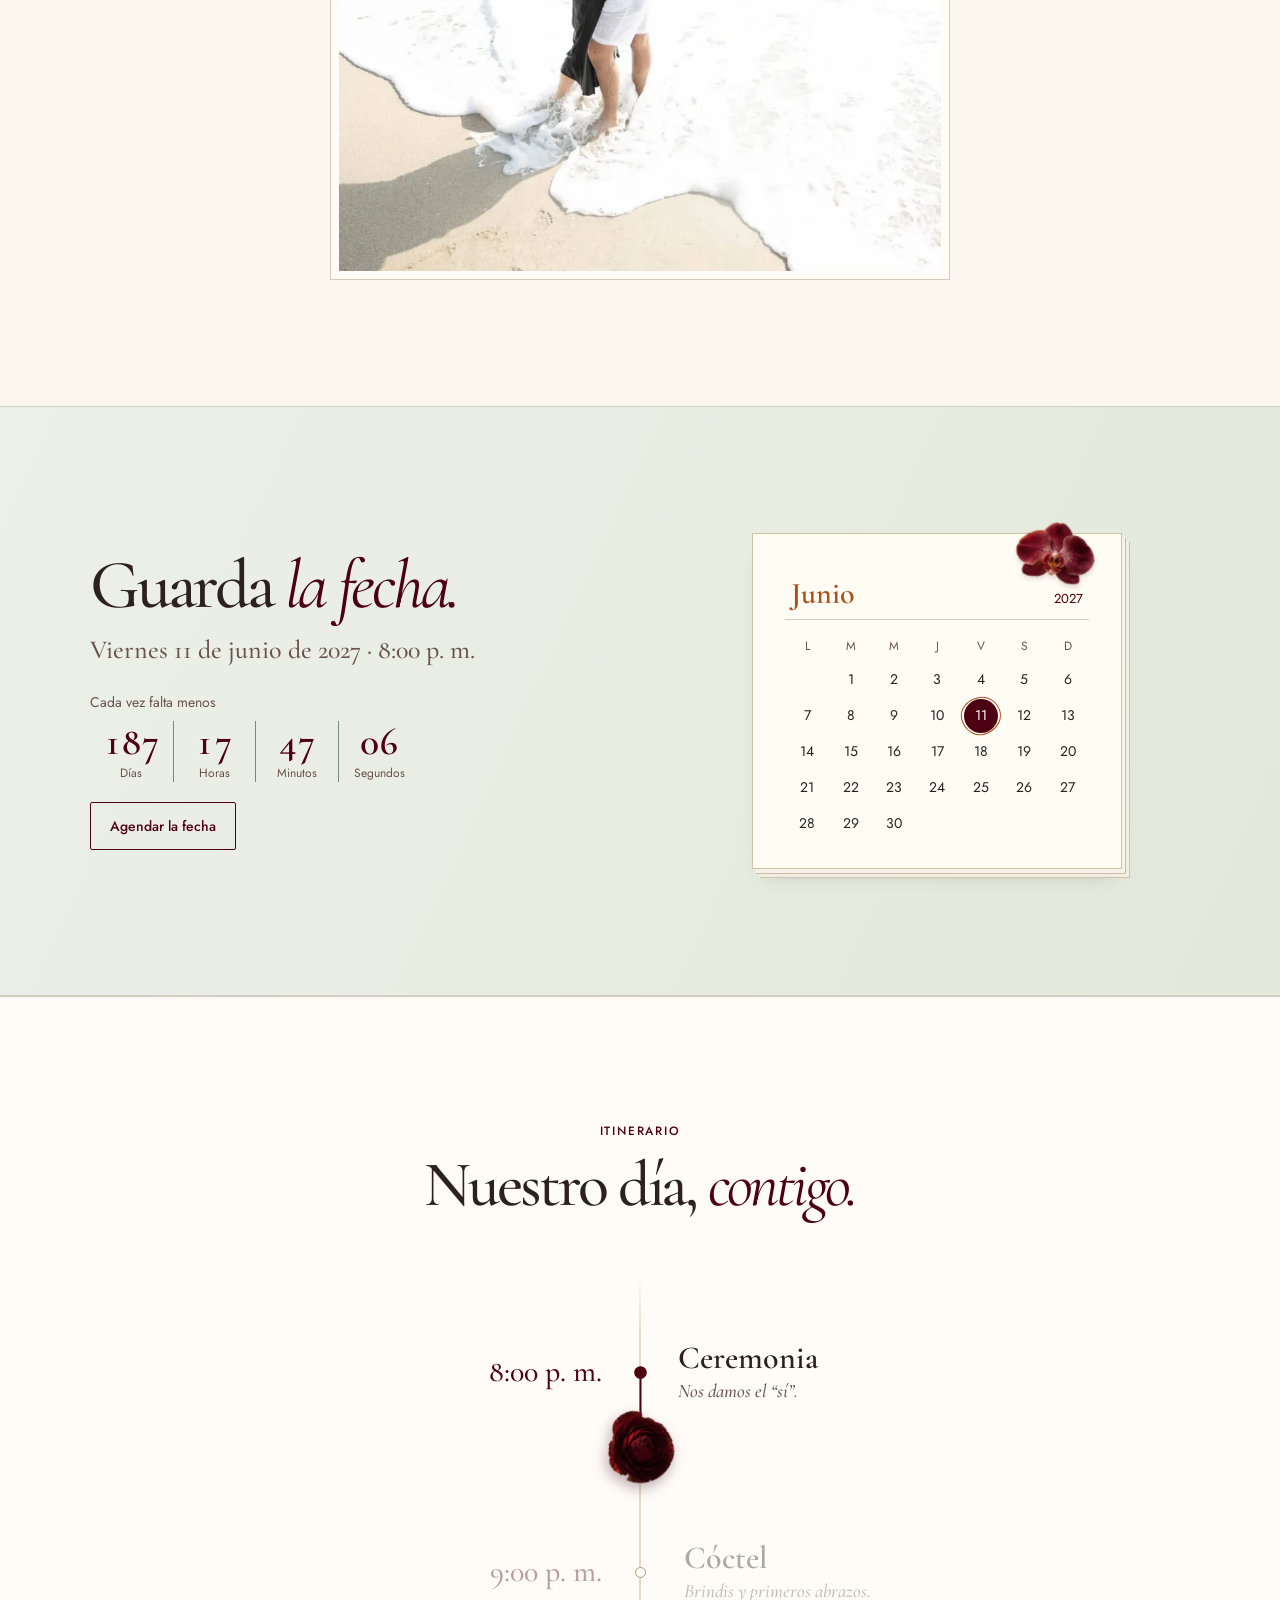
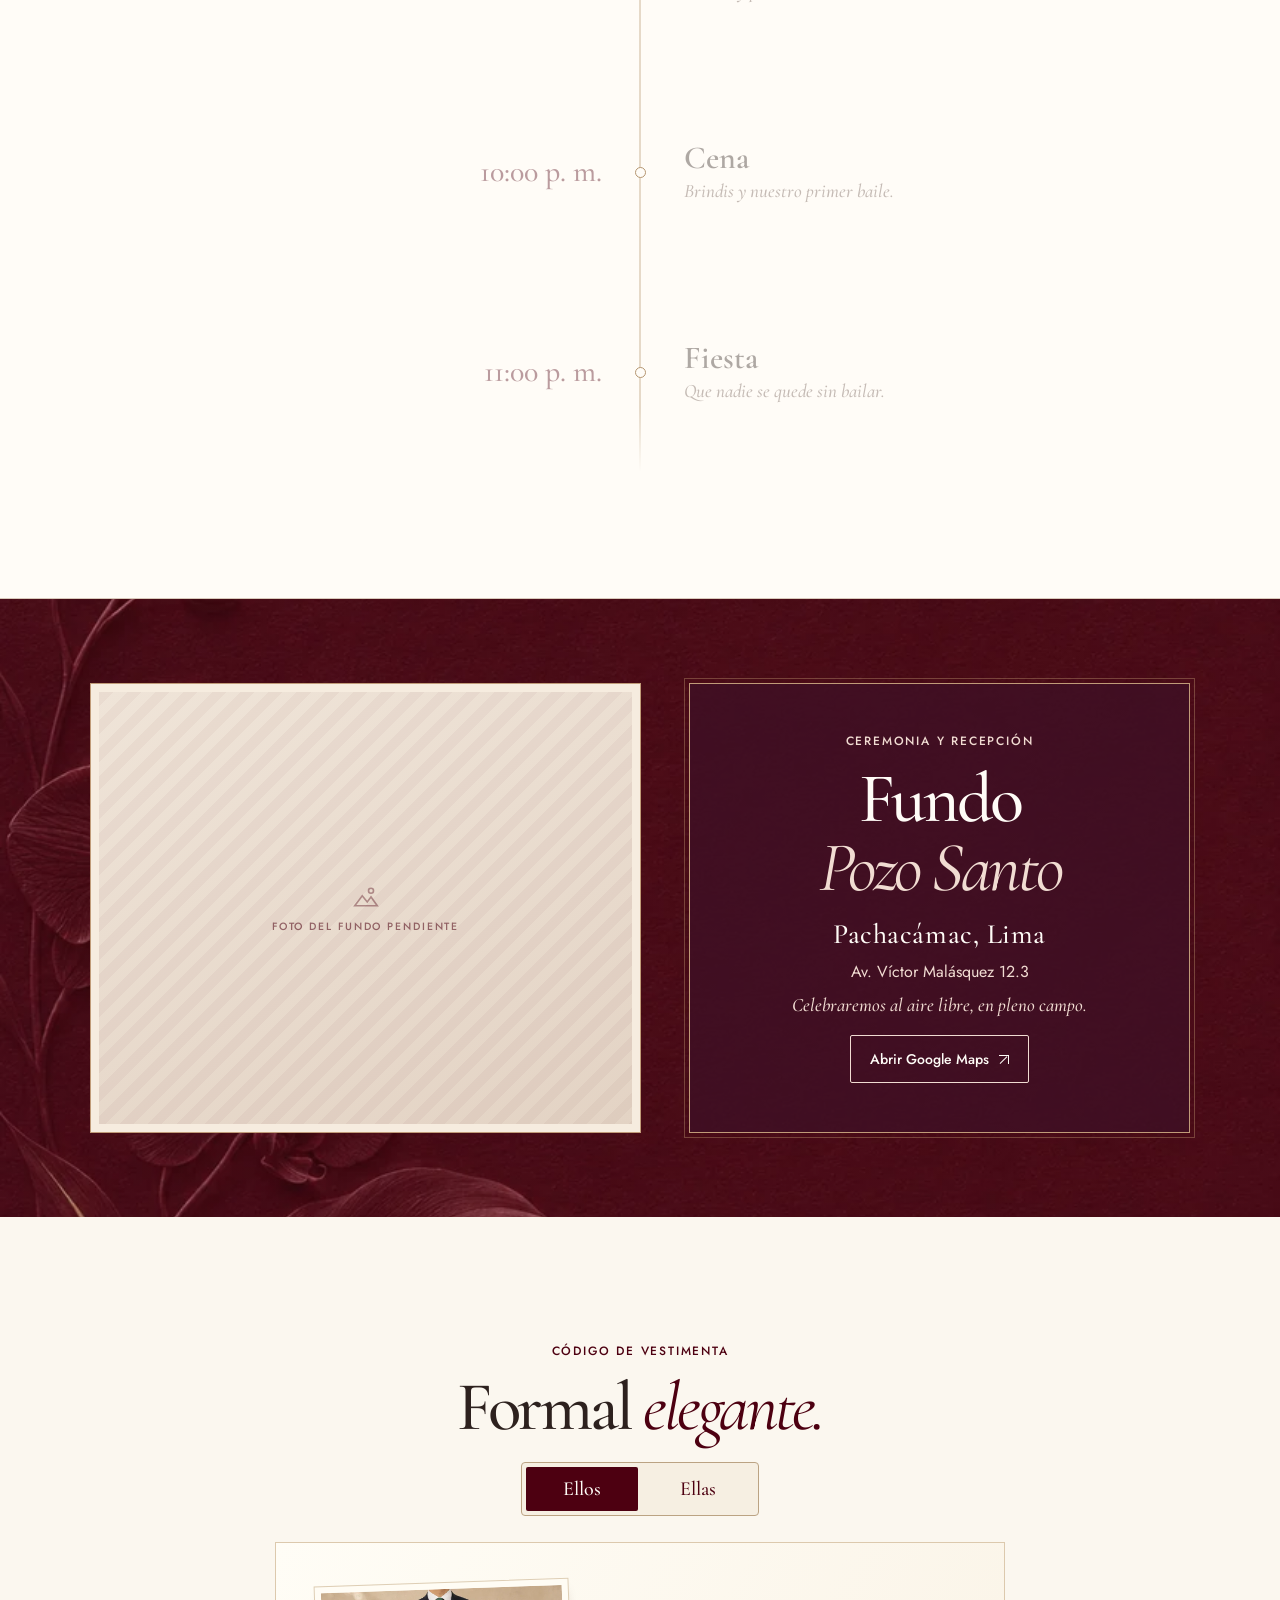
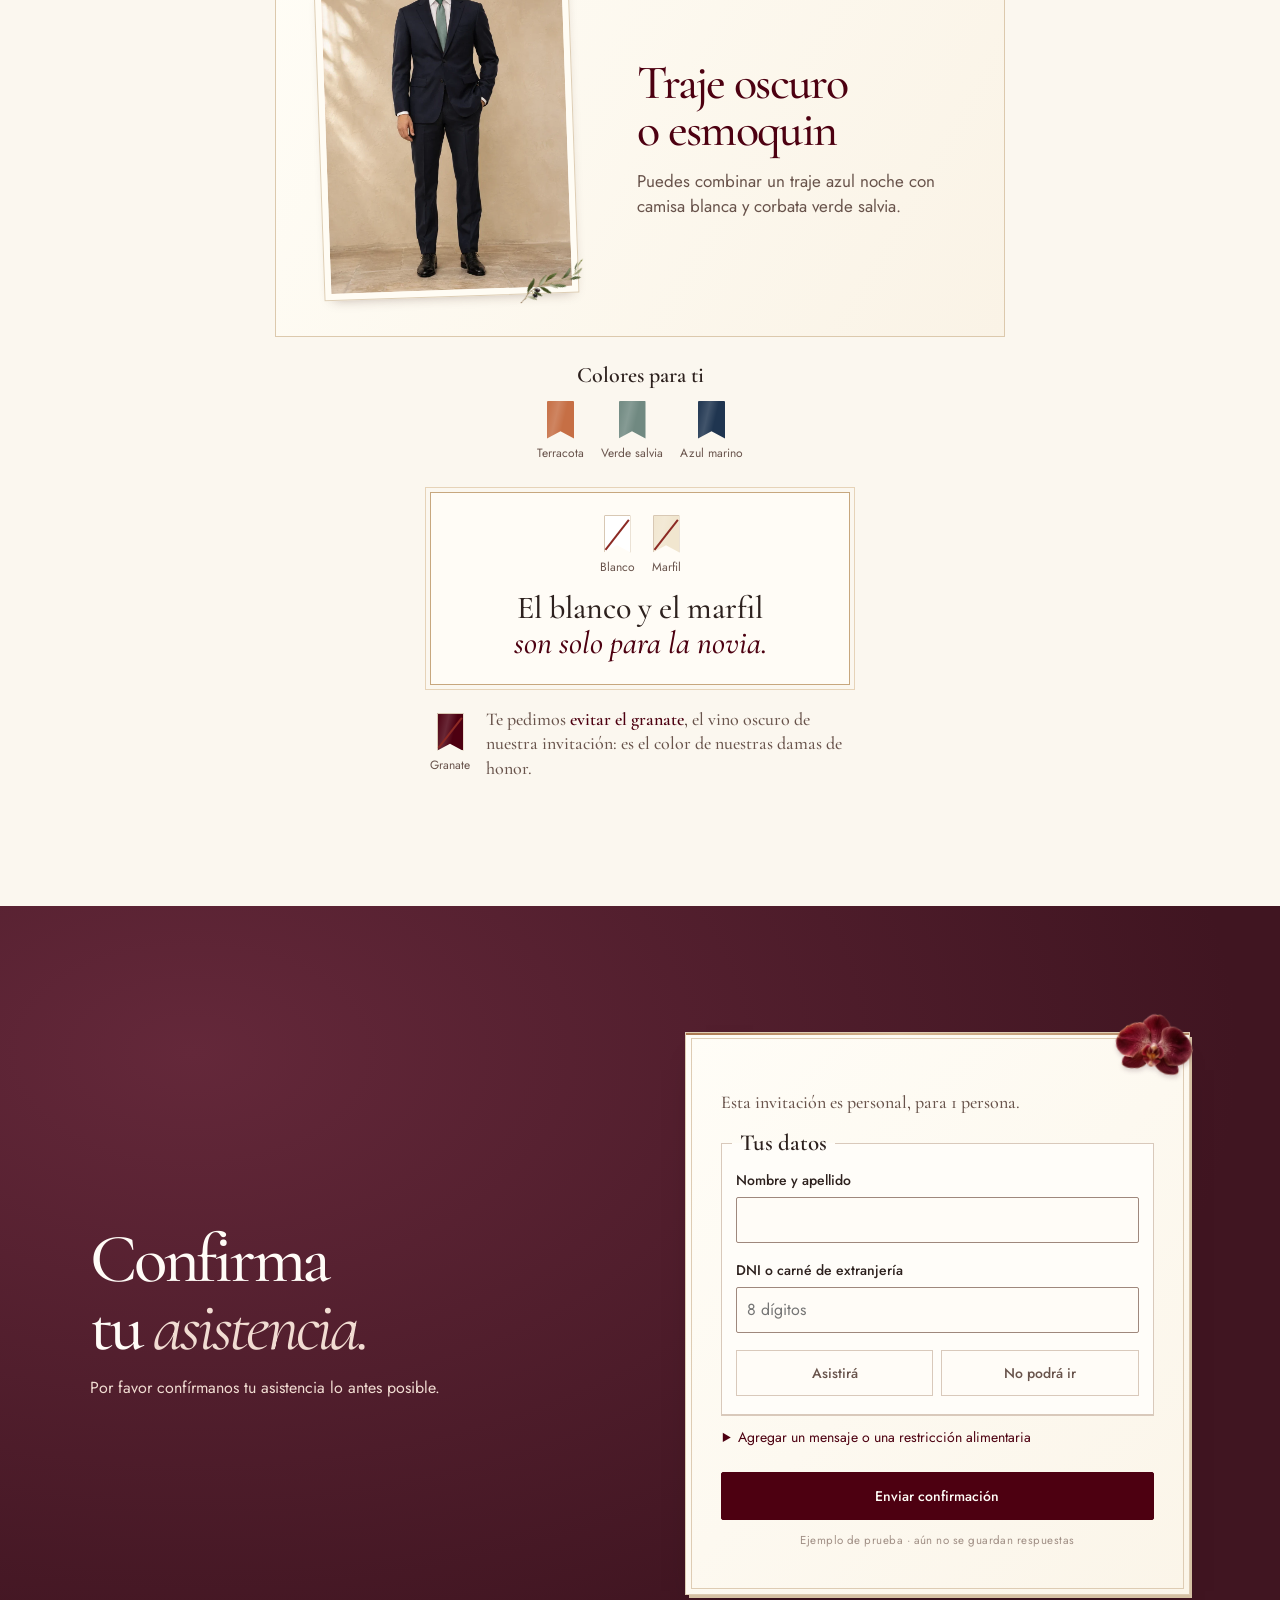
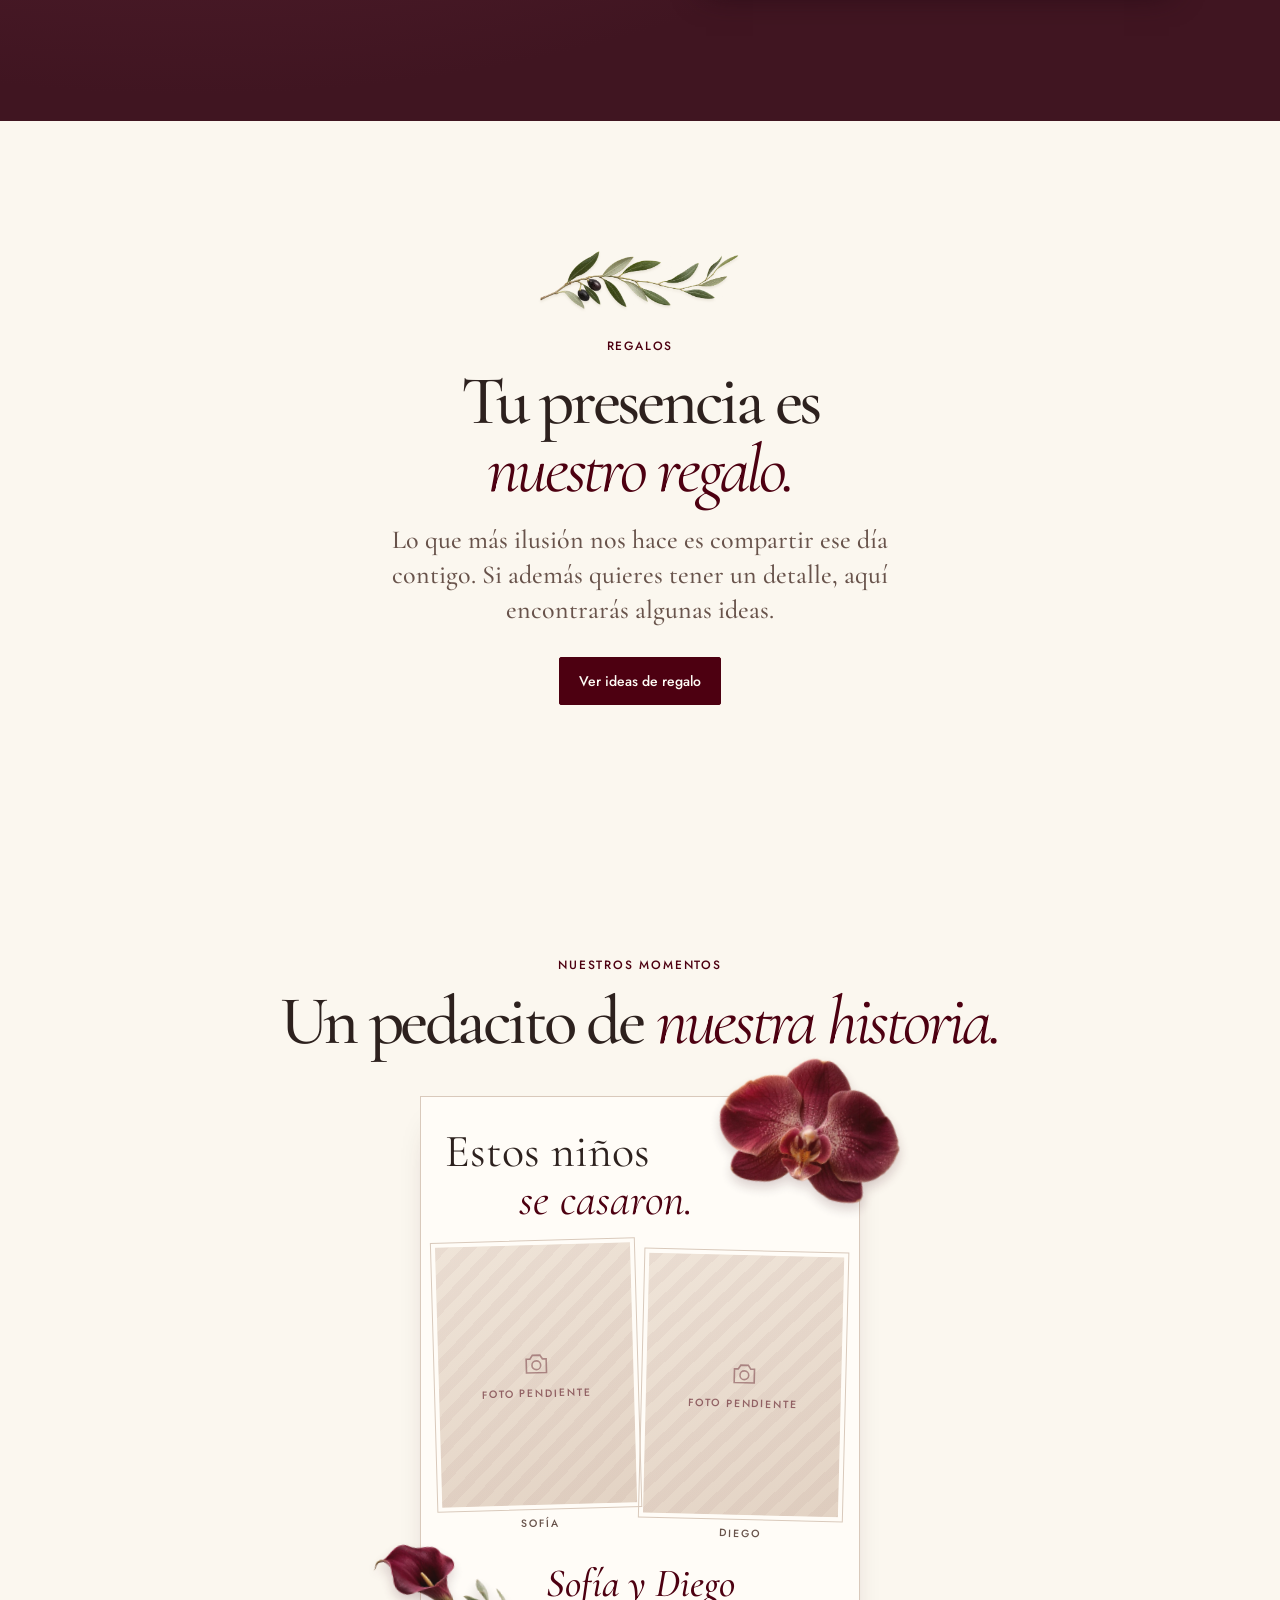
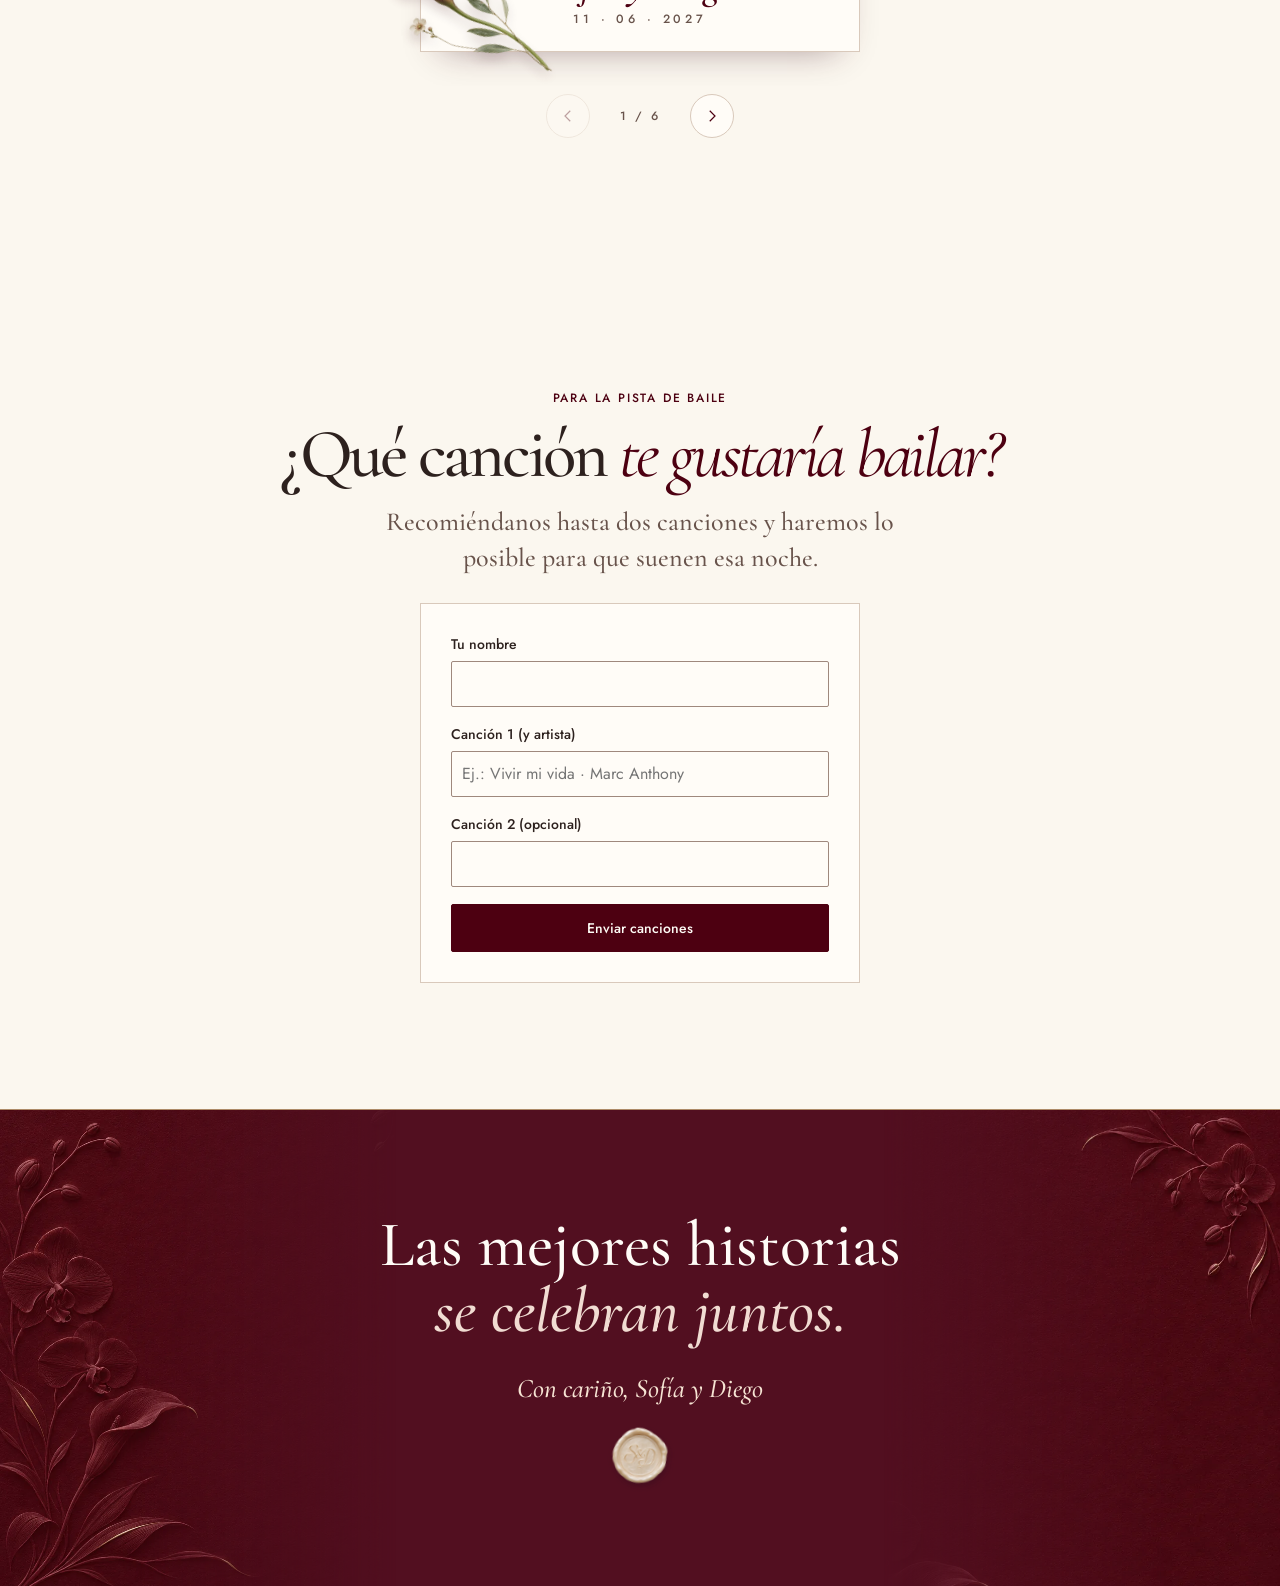
==== commit 9a76e5a8: "Portada: flor de la esquina más a la derecha, sin tocar la raya de «Nos casamos» Co-Authored-By: Cla" ====
--- a/index.html
+++ b/index.html
@@ -15,7 +15,7 @@
 <link rel="stylesheet" href="interior-motion.css?v=jardin">
 <link rel="stylesheet" href="papeleria-cierre.css?v=jardin">
 <link rel="stylesheet" href="momentos.css?v=7">
-<link rel="stylesheet" href="experiencia.css?v=11">
+<link rel="stylesheet" href="experiencia.css?v=12">
 </head>
 <body>
 
--- a/experiencia.css
+++ b/experiencia.css
@@ -262,6 +262,6 @@
 
 /* ===== Flores de la esquina pegadas al marco (no chocan con «Nos casamos») ===== */
 @media (max-width: 760px) {
-  .hero .flor-cascada { width: 26%; top: -4.5%; right: -6.5%; transform-origin: 80% 4%; transform: rotate(7deg); }
+  .hero .flor-cascada { width: 26%; top: -4.5%; right: -12%; transform-origin: 80% 4%; transform: rotate(-8deg); }
   .hero .hero-copy .kicker::before, .hero .hero-copy .kicker::after { width: clamp(14px, 4vw, 22px); }
 }
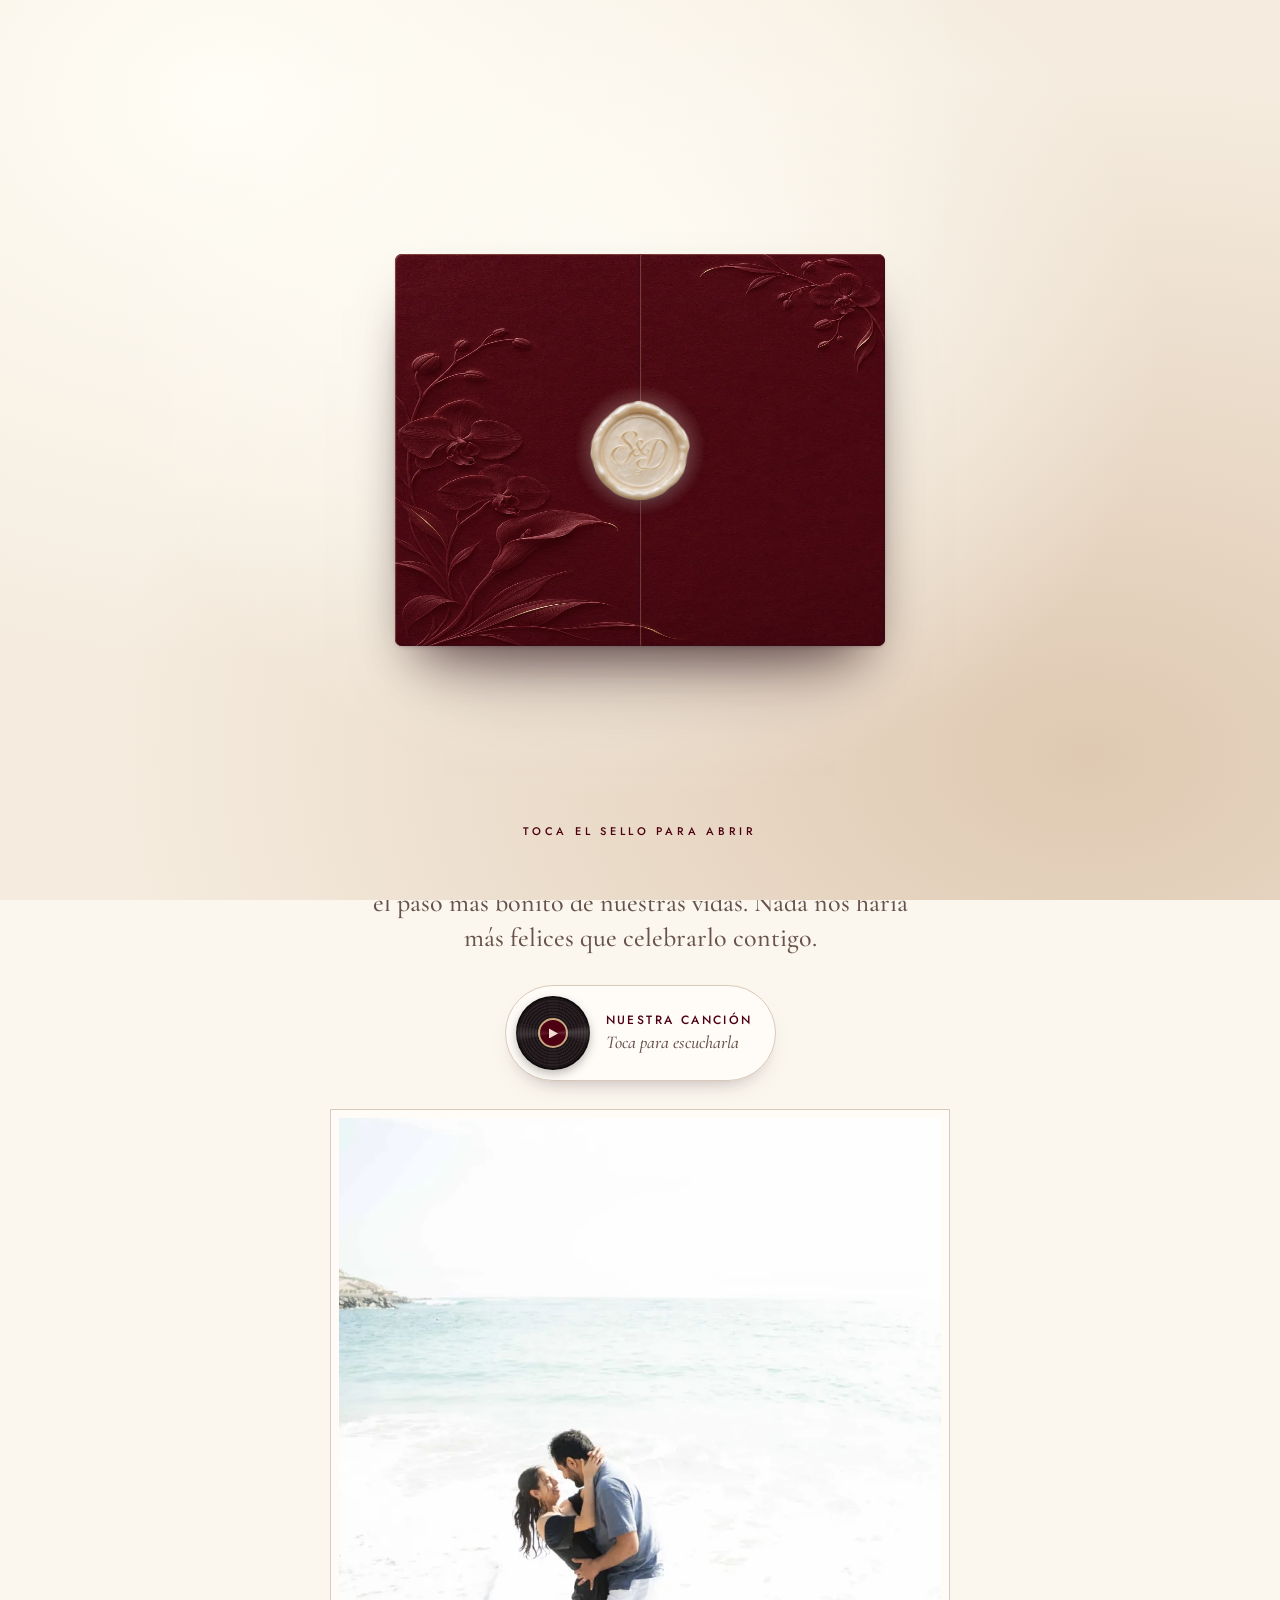
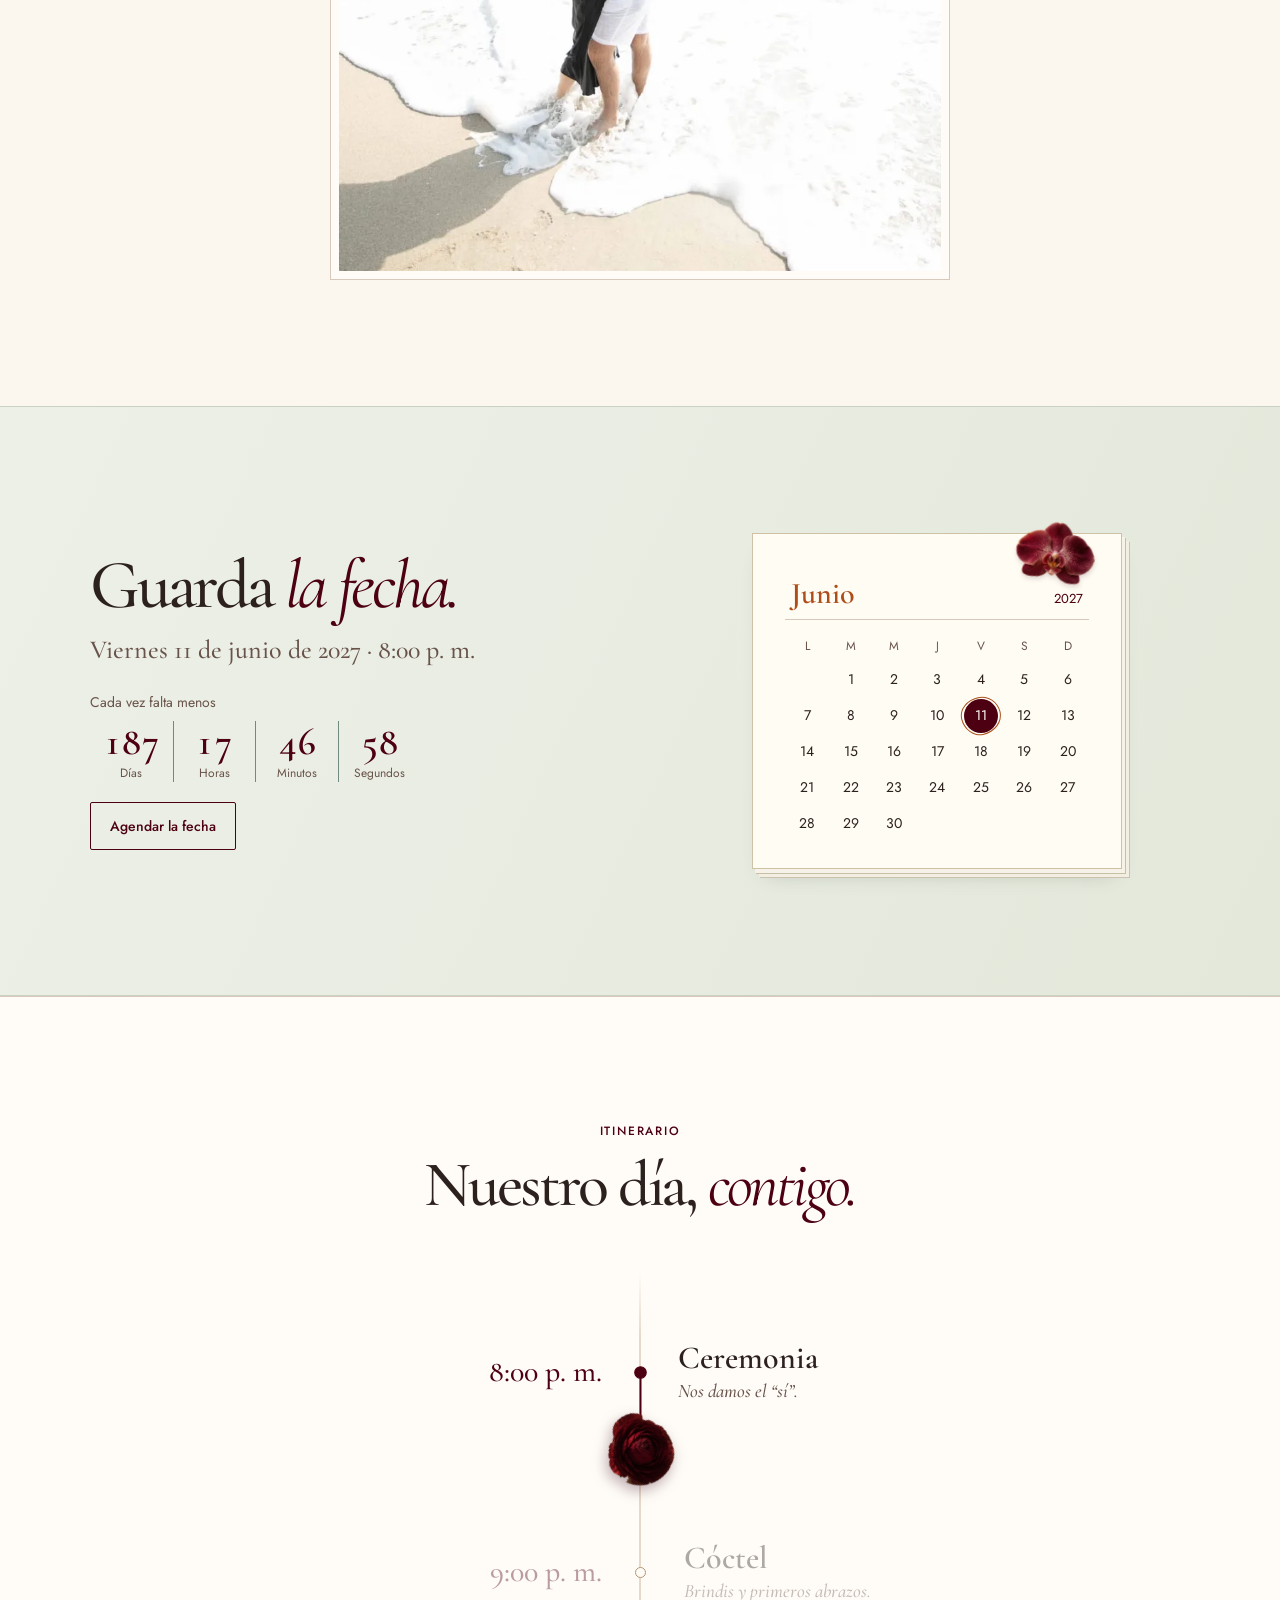
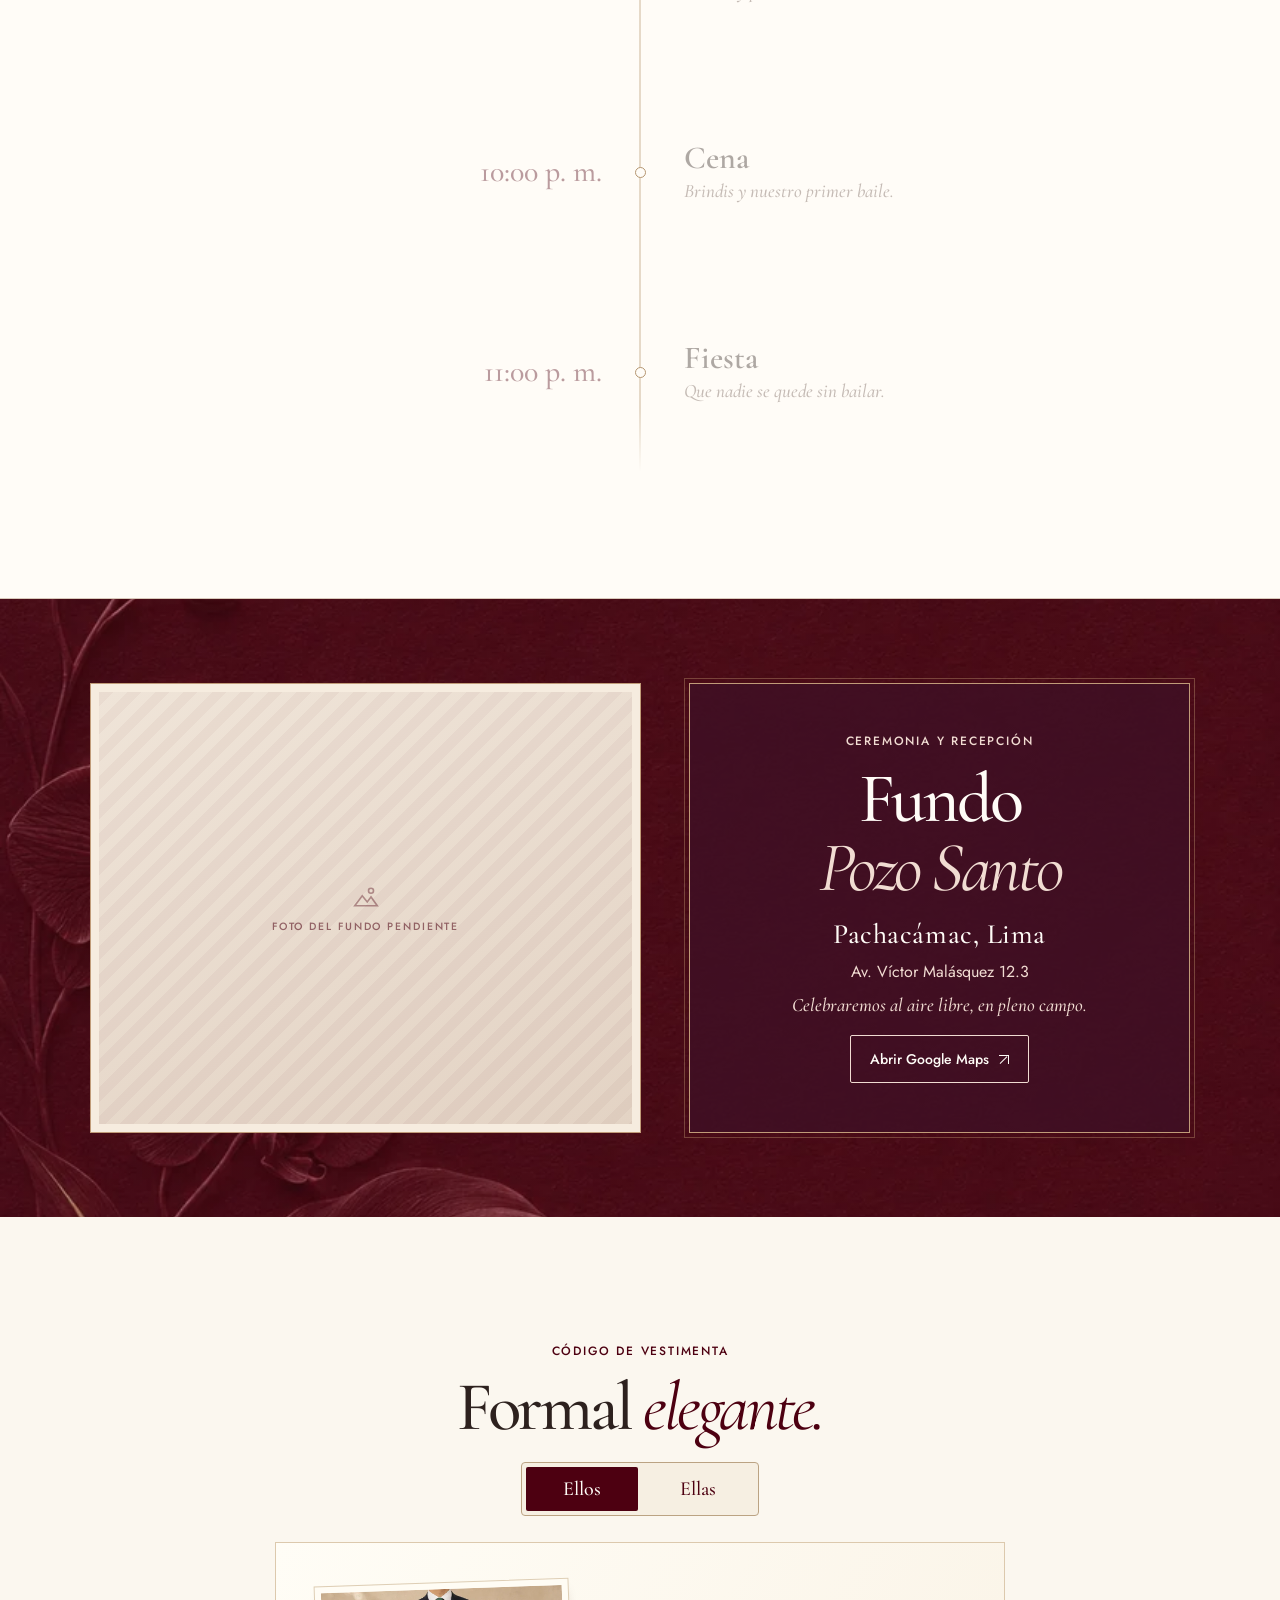
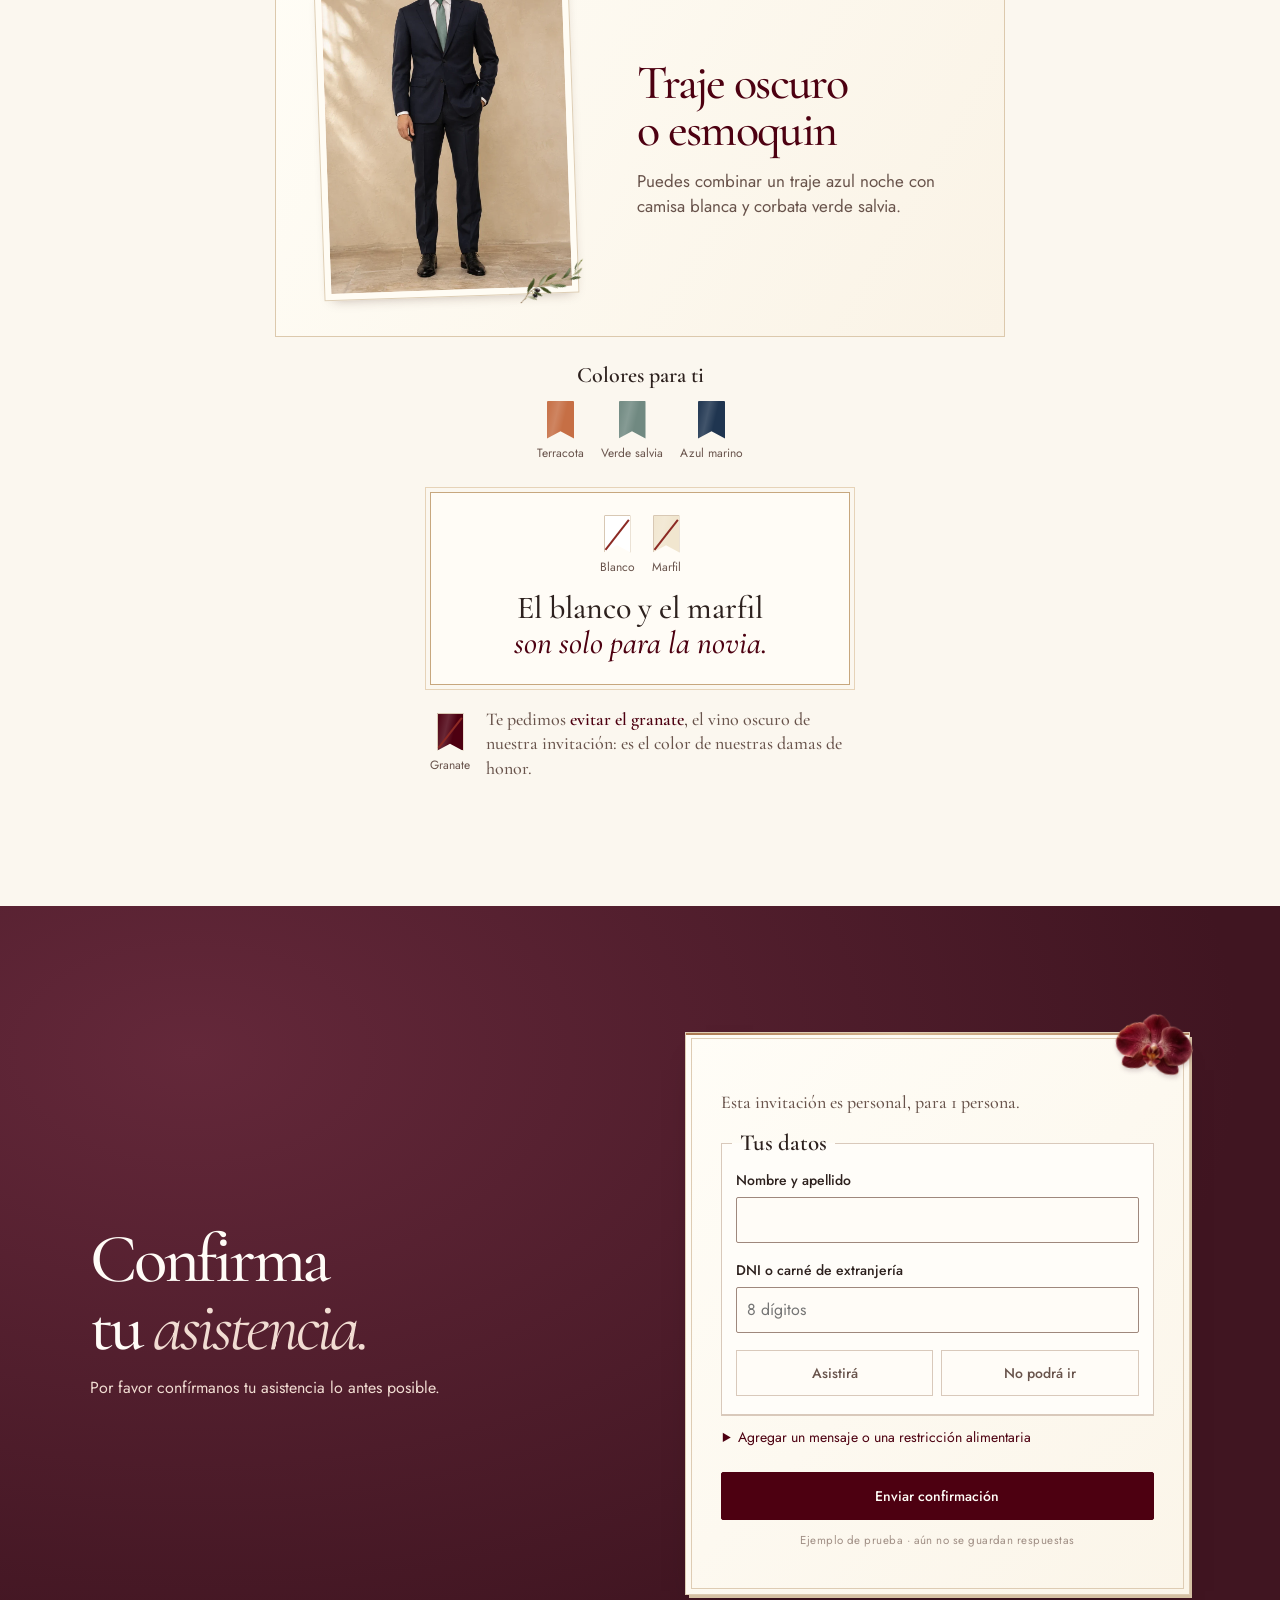
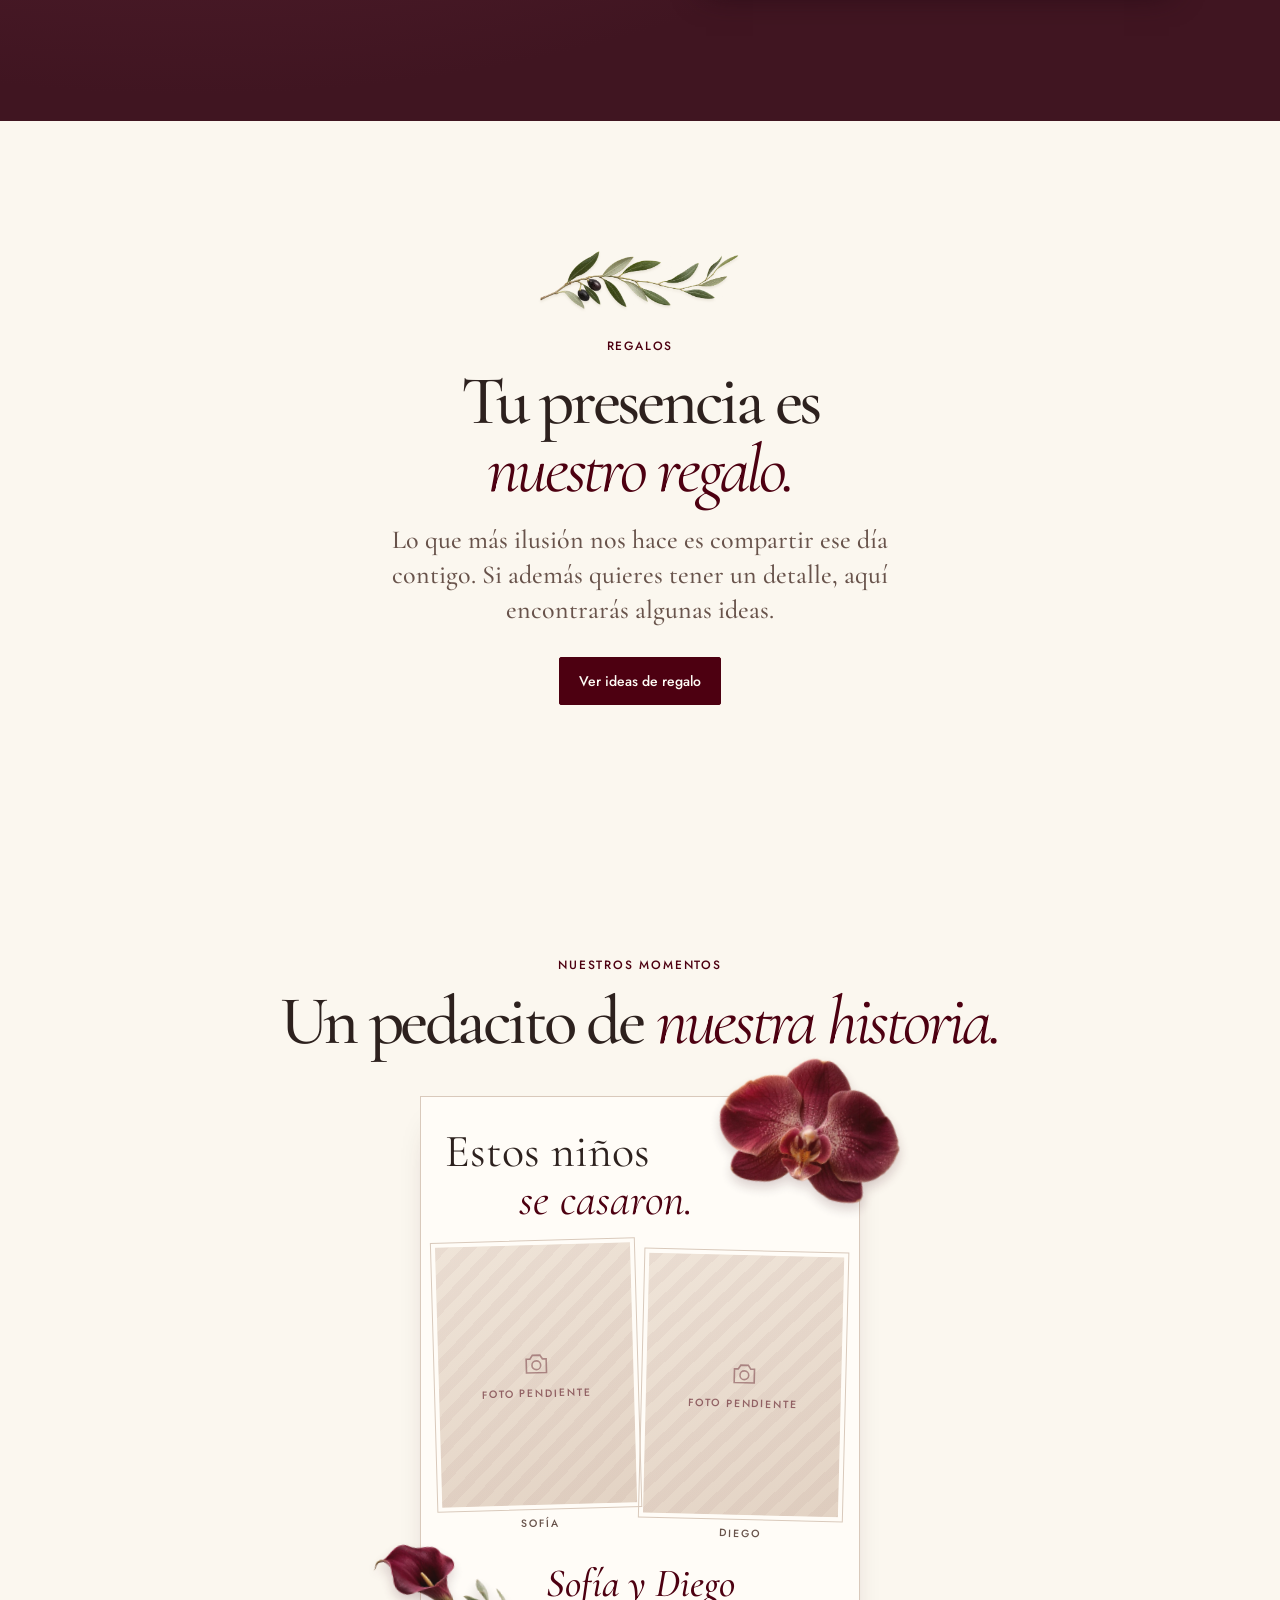
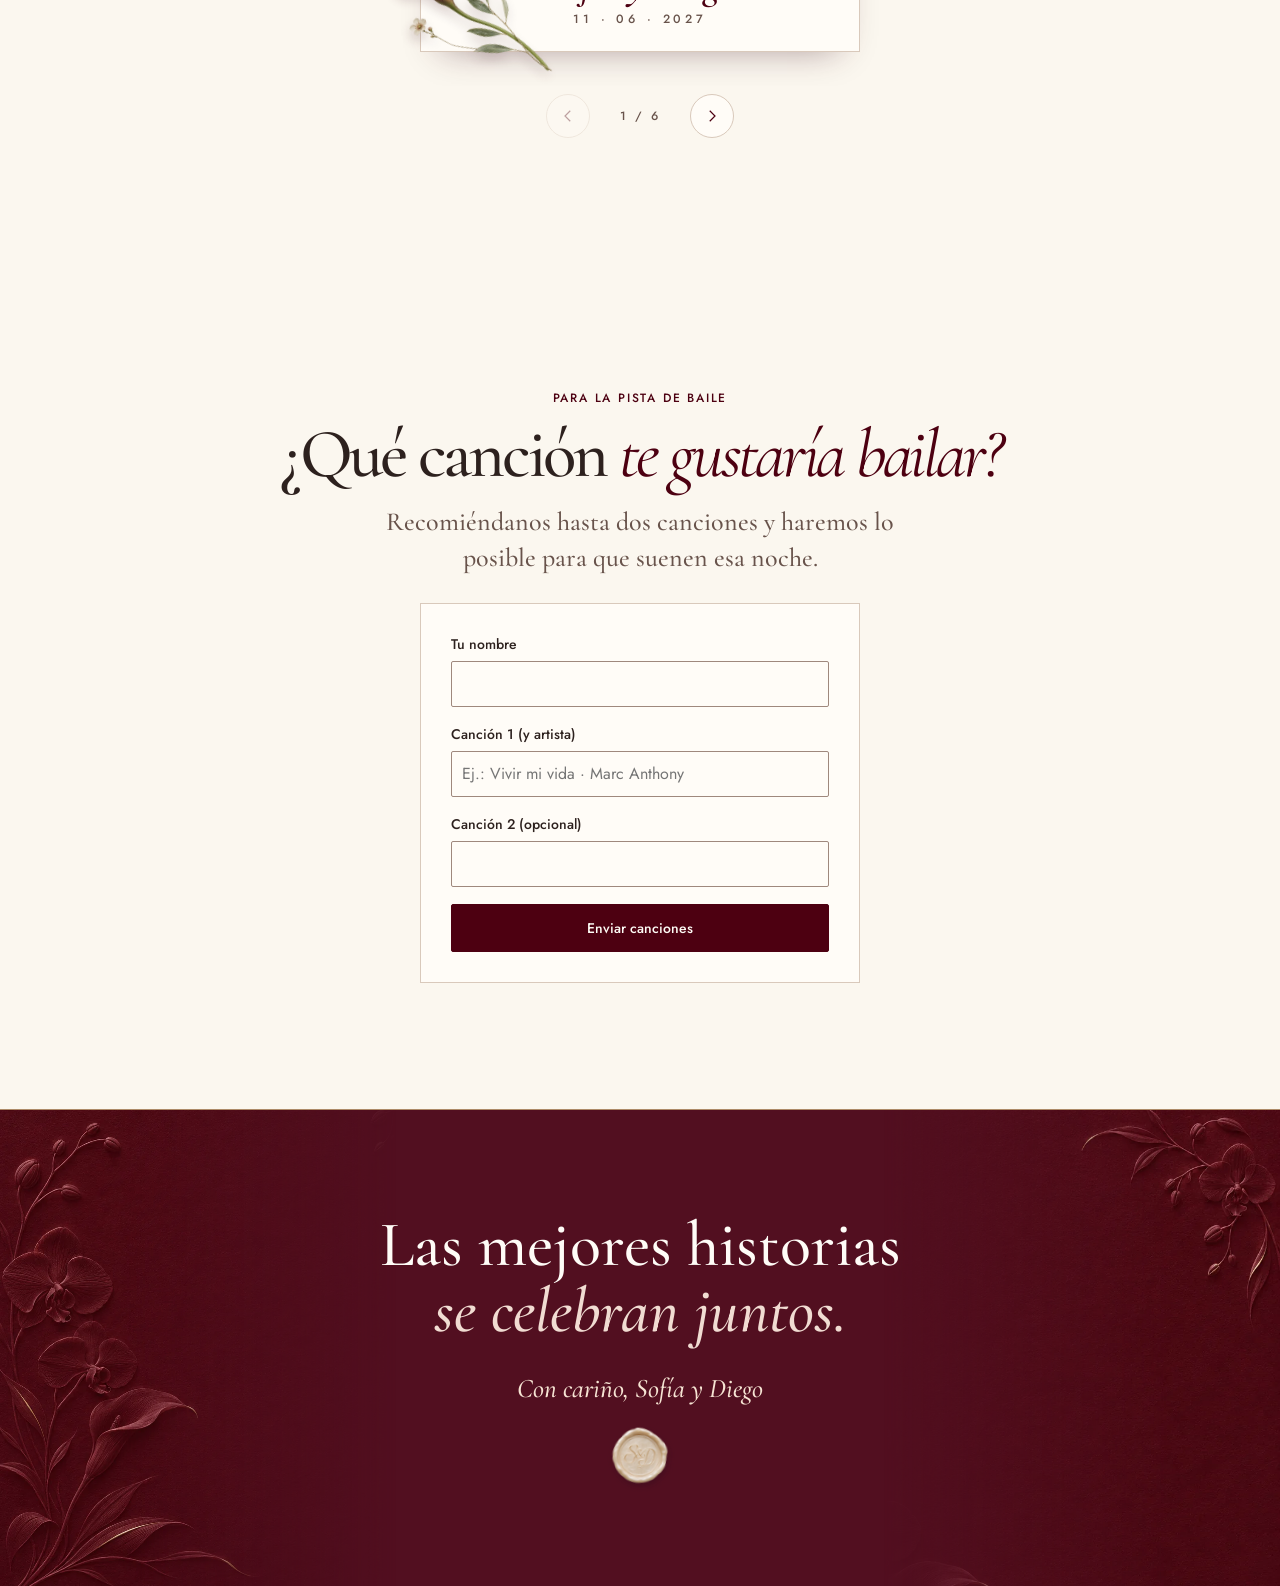
==== commit 085e046d: "Portada: flor de la esquina dentro de la pantalla y sin tocar la raya Co-Authored-By: Claude Opus 5." ====
--- a/index.html
+++ b/index.html
@@ -15,7 +15,7 @@
 <link rel="stylesheet" href="interior-motion.css?v=jardin">
 <link rel="stylesheet" href="papeleria-cierre.css?v=jardin">
 <link rel="stylesheet" href="momentos.css?v=7">
-<link rel="stylesheet" href="experiencia.css?v=12">
+<link rel="stylesheet" href="experiencia.css?v=13">
 </head>
 <body>
 
--- a/experiencia.css
+++ b/experiencia.css
@@ -262,6 +262,6 @@
 
 /* ===== Flores de la esquina pegadas al marco (no chocan con «Nos casamos») ===== */
 @media (max-width: 760px) {
-  .hero .flor-cascada { width: 26%; top: -4.5%; right: -12%; transform-origin: 80% 4%; transform: rotate(-8deg); }
+  .hero .flor-cascada { width: 24%; top: -4%; right: -4%; transform-origin: 80% 4%; transform: rotate(-12deg); }
   .hero .hero-copy .kicker::before, .hero .hero-copy .kicker::after { width: clamp(14px, 4vw, 22px); }
 }
